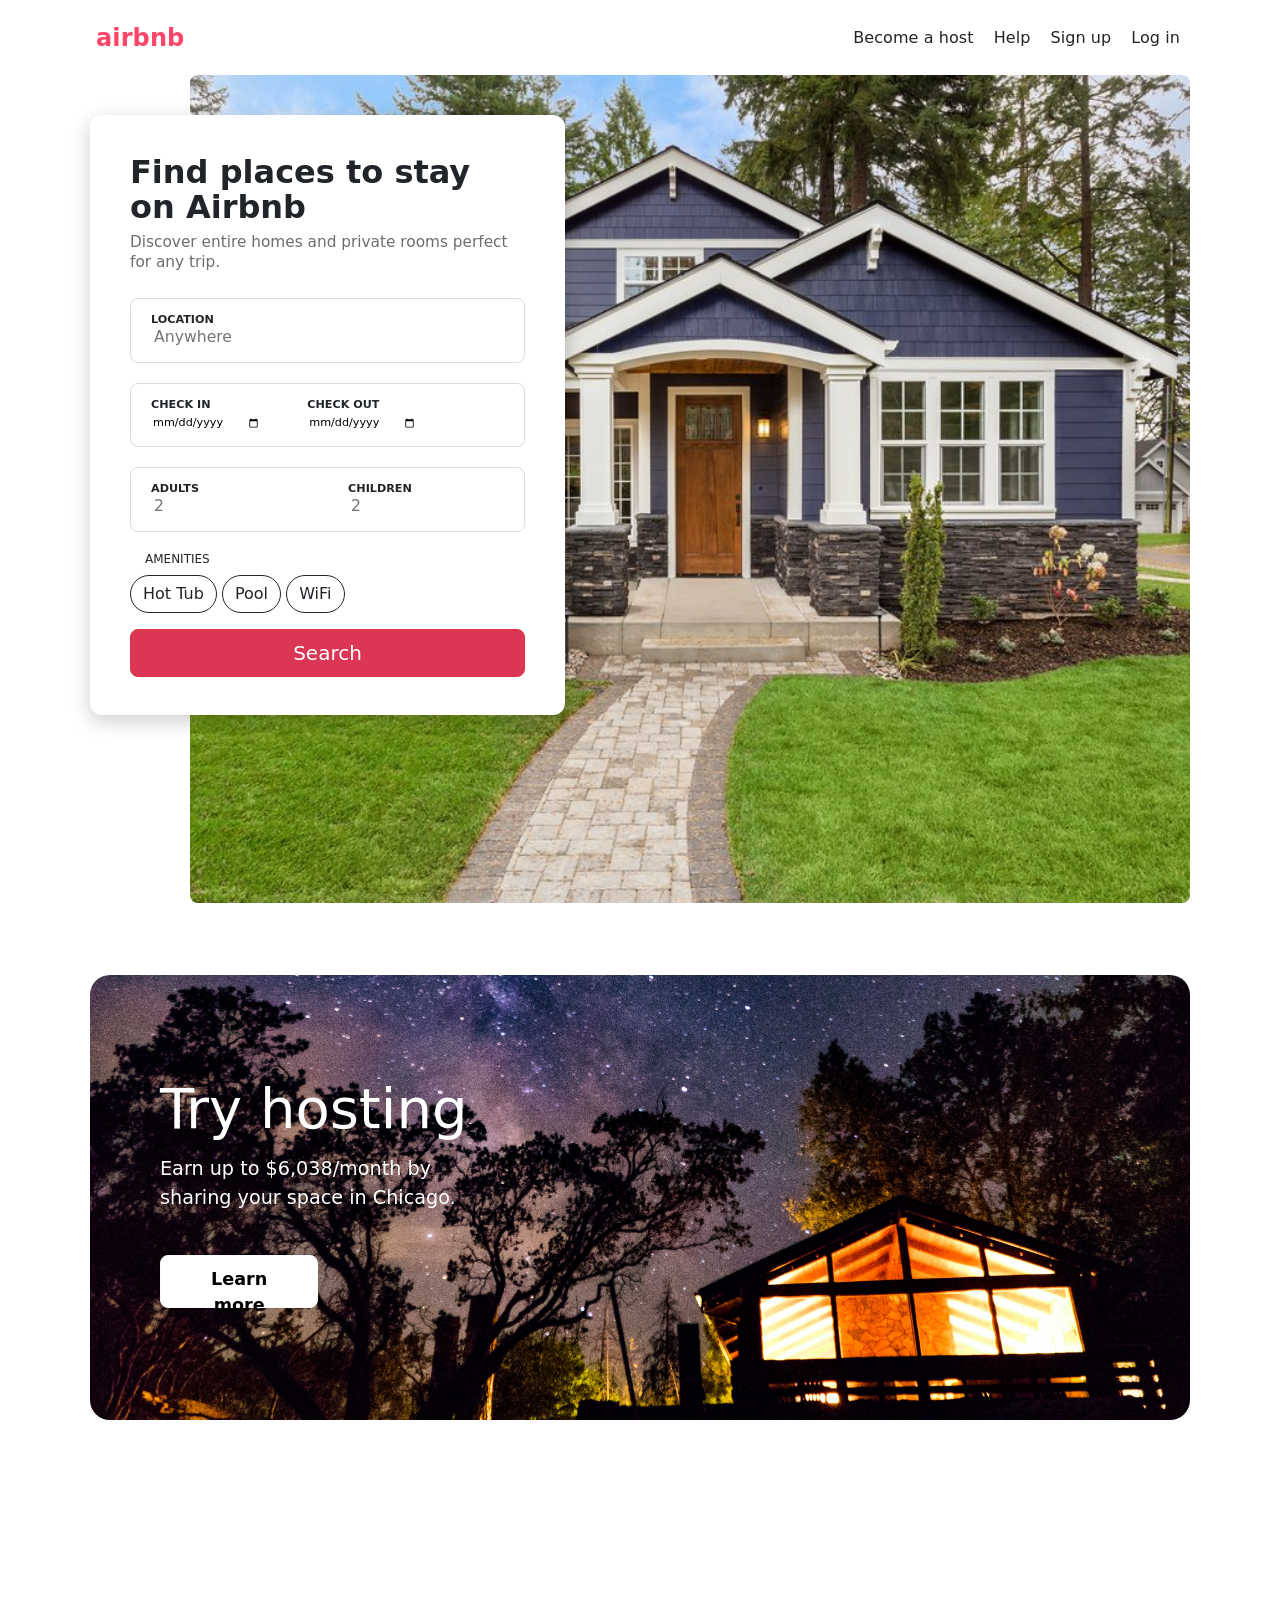
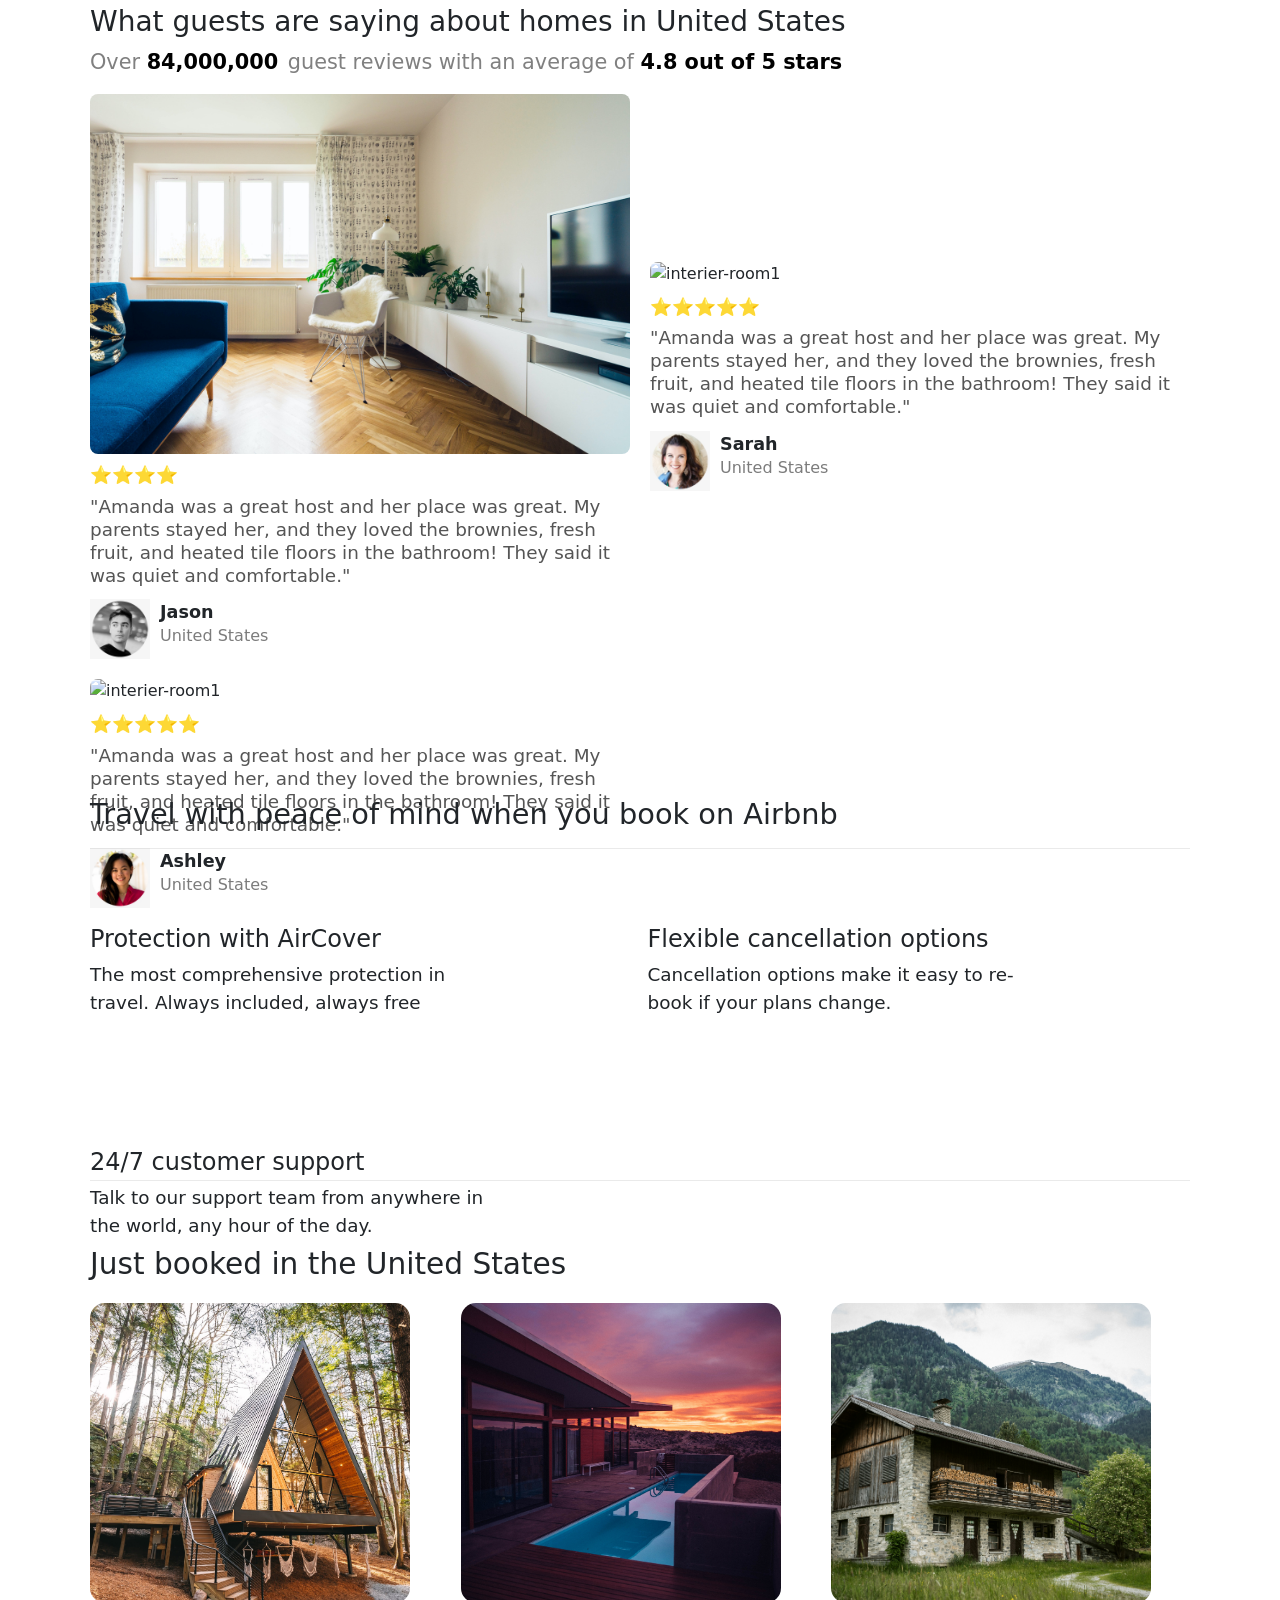
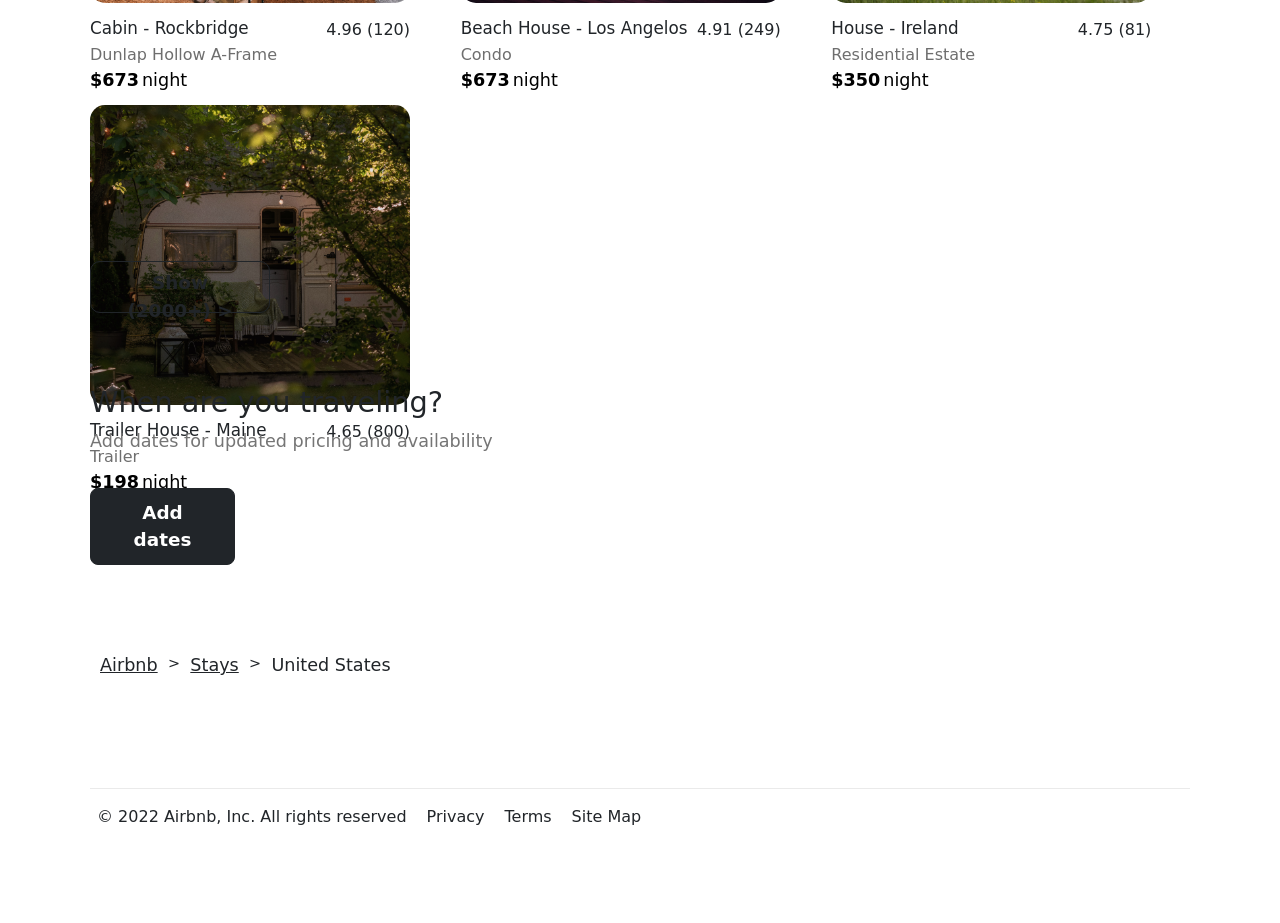
==== index.html @ 93e33d61 "updated booked card image width" ====
<!DOCTYPE html>
<html lang="en">

<head>
  <meta charset="UTF-8">
  <meta name="viewport" content="width=device-width, initial-scale=1.0">
  <meta http-equiv="X-UA-Compatible" content="ie=edge">
  <title>Find homes in United States on Airbnb</title>
  <link rel="stylesheet" href="stylesheet.css">
  <!--Google fonts-->
  <link rel="preconnect" href="https://fonts.googleapis.com">
  <link rel="preconnect" href="https://fonts.gstatic.com" crossorigin>
  <link href="https://fonts.googleapis.com/css2?family=Roboto:wght@100;300;400;500&display=swap" rel="stylesheet">
  <!--FontAwesome Icons-->
  <script src="https://kit.fontawesome.com/369fe9d219.js" crossorigin="anonymous"></script>
  <!-- Bootstrap -->
  <link href="https://cdn.jsdelivr.net/npm/bootstrap@5.1.3/dist/css/bootstrap.min.css" rel="stylesheet"
    integrity="sha384-1BmE4kWBq78iYhFldvKuhfTAU6auU8tT94WrHftjDbrCEXSU1oBoqyl2QvZ6jIW3" crossorigin="anonymous">
  <script src="https://cdn.jsdelivr.net/npm/bootstrap@5.1.3/dist/js/bootstrap.bundle.min.js"
    integrity="sha384-ka7Sk0Gln4gmtz2MlQnikT1wXgYsOg+OMhuP+IlRH9sENBO0LRn5q+8nbTov4+1p"
    crossorigin="anonymous"></script>
</head>

<body>
  <header>
    <nav>
      <ul class="nav-flex-container">
        <i class="fa-brands fa-airbnb"></i>
        <li class="nav-item nav-item1">airbnb</li>
        <li class="nav-item nav-item2">Become a host</li>
        <li class="nav-item nav-item3">Help</li>
        <li class="nav-item nav-item4">Sign up</li>
        <li class="nav-item nav-item5">Log in</li>
      </ul>
    </nav>
  </header>
  <section class="heading-container">
    <div class="heading-wrapper">
      <div class="search-wrapper">
        <div class="search-card">
          <div class="search-heading">
            <h2>Find places to stay on Airbnb</h2>
            <p>Discover entire homes and private rooms perfect for any trip.</p>
          </div>
          <div class="form-entry-1">
            <label for="query"><span>LOCATION</span>
              <div>
                <input type="text" placeholder="Anywhere" id="query">
              </div>
            </label>
          </div>
          <div class="form-entry-1">
            <label for="query"><span>CHECK IN</span>
              <div>
                <input type="date" placeholder="Add Date" id="query" onfocus="this.showPicker()">
              </div>
            </label>
            <label for="query"><span>CHECK OUT</span>
              <div>
                <input type="date" placeholder="Add Date" id="query" onfocus="this.showPicker()">
              </div>
            </label>
          </div>
          <div class="form-entry-1">
            <label for="query"><span>ADULTS</span>
              <div>
                <input type="number" placeholder="2" id="query">
              </div>
            </label>
            <label for="query"><span>CHILDREN</span>
              <div>
                <input type="number" placeholder="2" id="query">
              </div>
            </label>
          </div>
          <div class="amenities">
            <h5>AMENITIES</h5>
            <button type="button" class="btn btn-outline-dark">Hot Tub</button>
            <button type="button" class="btn btn-outline-dark">Pool</button>
            <button type="button" class="btn btn-outline-dark">WiFi</button>
            <button type="button" class="btn btn-danger btn-lg col-12 mt-3 "><i
                class="fa-solid fa-magnifying-glass"></i>Search</button>
          </div>
        </div>
      </div>
    </div>
    <div class="background-wrapper">
      <div class="background-card">
        <img src="images/vacation-house2.jpg" alt="suburban house">
      </div>
    </div>
    </div>
  </section>
  <section class="hosting-container">
    <div class="hosting-wrapper">
      <div class="hosting-card">
        <div class="hosting-text">
          <div class="hosting-h2">
            <h2>Try hosting</h2>
          </div>
          <div class="hosting-span">
            <span>Earn up to $6,038/month by sharing your space in Chicago.</span>
          </div>
          <div class="hosting-button">
            <button type="button" class="btn btn-light">Learn more</button>
          </div>
        </div>
        <div class="hosting-image">
          <img src="images/hosting-house.jpg" alt="house at night">
        </div>
      </div>
    </div>
  </section>
  <section class="review-container">
    <div class="review-wrapper">
      <div class="review-header">
        <h3>What guests are saying about homes in United States</h3>
        <p>Over <strong>84,000,000</strong> guest reviews with an average of <strong>4.8 out of 5 stars</strong></p>
      </div>
      <div class="review-cards">
        <div class="review-card">
          <div class="review-image">
            <img src="images/review/reviewinterior4.jpg" alt="interier-room1">
          </div>
          <div class="review-info">
            <p>⭐⭐⭐⭐</p>
            <p>"Amanda was a great host and her place was great. My parents stayed her, and they loved the brownies,
              fresh fruit, and heated tile floors in the bathroom! They said it was quiet and comfortable."
            </p>
          </div>
          <div class="review-profile">
            <img class="review-profile-pic" src="images/profilepics/profile-boy.png" />
            <h4>Jason</h4>
            <p>United States</p>
          </div>
        </div>

        <div class="review-card">
          <div class="review-image">
            <img src="images/review/reviewinterior2.jpg" alt="interier-room1">
          </div>
          <div class="review-info">
            <p>⭐⭐⭐⭐⭐</p>
            <p>"Amanda was a great host and her place was great. My parents stayed her, and they loved the brownies,
              fresh fruit, and heated tile floors in the bathroom! They said it was quiet and comfortable."
            </p>
          </div>
          <div class="review-profile">
            <img class="review-profile-pic" src="images/profilepics/profile-girl2.png" />
            <h4>Sarah</h4>
            <p>United States</p>
          </div>
        </div>

        <div class="review-card">
          <div class="review-image">
            <img src="images/review/reviewinterior3.jpg" alt="interier-room1">
          </div>
          <div class="review-info">
            <p>⭐⭐⭐⭐⭐</p>
            <p>"Amanda was a great host and her place was great. My parents stayed her, and they loved the brownies,
              fresh fruit, and heated tile floors in the bathroom! They said it was quiet and comfortable."
            </p>
          </div>
          <div class="review-profile">
            <img class="review-profile-pic" src="images/profilepics/profile-girl.png" />
            <h4>Ashley</h4>
            <p>United States</p>
          </div>
        </div>
      </div>
    </div>
  </section>
  <section class="features-container">
    <div class="features-wrapper">
      <h4>Travel with peace of mind when you book on Airbnb</h4>
      <hr>
      <div class="features-cards">

        <div class="features-card">
          <i class="fa-solid fa-shield"></i>
          <h5>Protection with AirCover</h5>
          <p>The most comprehensive protection in travel. Always included, always free</p>
        </div>

        <div class="features-card">
          <i class="fa-solid fa-calendar"></i>
          <h5>Flexible cancellation options</h5>
          <p>Cancellation options make it easy to re-book if your plans change.</p>
        </div>

        <div class="features-card">
          <i class="fa-solid fa-headset"></i>
          <h5>24/7 customer support</h5>
          <p>Talk to our support team from anywhere in the world, any hour of the day.</p>
        </div>

      </div>
    </div>
    </div>

    </div>
    <hr>
  </section>

  <section class="booked-container">
    <div class="booked-wrapper">
      <h3>Just booked in the United States</h3>
      <div class="booked-cards">
        <div class="booked-card">
          <div class="booked-card-img">
            <img src="images/justbooked/dunlap-aframe.jpg">
          </div>
          <div class="booked-card-content">
            <h5>Cabin - Rockbridge</h5>
            
            <p><i class="fa-solid fa-star"></i> 4.96 (120)</p>
          </div>
          <div class="booked-card-info">
            <p>Dunlap Hollow A-Frame</p>
            <p><strong>$673</strong> night</p>
          </div>
        </div>

        <div class="booked-card">
          <div class="booked-card-img-even">
            <img src="images/justbooked/bookedhouse2.jpg">
          </div>
          <div class="booked-card-content">
            <h5>Beach House - Los Angelos</h5>
            
            <p><i class="fa-solid fa-star"></i> 4.91 (249)</p>
          </div>
          <div class="booked-card-info">
            <p>Condo</p>
            <p><strong>$673</strong> night</p>
          </div>
        </div>

        <div class="booked-card">
          <div class="booked-card-img">
            <img src="images/justbooked/bookedhouse3.jpg">
          </div>
          <div class="booked-card-content">
            <h5>House - Ireland</h5>
            
            <p><i class="fa-solid fa-star"></i> 4.75 (81)</p>
          </div>
          <div class="booked-card-info">
            <p>Residential Estate</p>
            <p><strong>$350</strong> night</p>
          </div>
        </div>

        <div class="booked-card">
          <div class="booked-card-img-even">
            <img src="images/justbooked/bookedhouse4.jpg">
          </div>
          <div class="booked-card-content">
            <h5>Trailer House - Maine</h5>
            
            <p><i class="fa-solid fa-star"></i> 4.65 (800)</p>
          </div>
          <div class="booked-card-info">
            <p>Trailer</p>
            <p><strong>$198</strong> night</p>
          </div>
        </div>
      </div>
      <div class="d-grid gap-2">
        <button type="button" class="btn btn-outline-dark btn-block">Show (2000+) > </button>
      </div>

    </div>
  </section>
  <section class="pre-footer">

    <div class="travel-section">
      <h2>When are you traveling?</h2>
      <p>Add dates for updated pricing and availability</p>
      <br>

      <!-- <div class="d-grid gap-2"> -->
      <button type="button" class="btn btn-dark"> Add dates </button>
      <!-- </div> -->
    </div>


  </section>
  <section class="pre-footer-2">
    <div class="travel-links">
      <h6><a>Airbnb</a></h6>
      <h5>></h5>
      <h6><a>Stays</a></h6>
      <h5>></h5>
      <h6>United States</h6>

    </div>

  </section>

  <section class="footer-link-container">
    <div class="footer-wrapper">
      <hr>
      <ul class="footer-links">
        <li>© 2022 Airbnb, Inc. All rights reserved</li>
        <li class="footer-link">Privacy</li>
        <li class="footer-link">Terms</li>
        <li class="footer-link">Site Map</li>
        <div class="social-links" id="social">
          <i class="fa-brands fa-facebook-f"></i>
          <i class="fa-brands fa-twitter"></i>
          <i class="fa-brands fa-instagram"></i>
        </div>
      </ul>
      
    </div>
  </section>

</body>

</html>
---- stylesheet.css ----
/* http://meyerweb.com/eric/tools/css/reset/ 
   v2.0 | 20110126
   License: none (public domain)
*/

html, body, div, span, applet, object, iframe,
h1, h2, h3, h4, h5, h6, p, blockquote, pre,
a, abbr, acronym, address, big, cite, code,
del, dfn, em, img, ins, kbd, q, s, samp,
small, strike, strong, sub, sup, tt, var,
b, u, i, center,
dl, dt, dd, ol, ul, li,
fieldset, form, label, legend,
table, caption, tbody, tfoot, thead, tr, th, td,
article, aside, canvas, details, embed, 
figure, figcaption, footer, header, hgroup, 
menu, nav, output, ruby, section, summary,
time, mark, audio, video {
	margin: 0;
	padding: 0;
	border: 0;
	font-size: 100%;
	font: inherit;
	vertical-align: baseline;
}
/* HTML5 display-role reset for older browsers */
article, aside, details, figcaption, figure, 
footer, header, hgroup, menu, nav, section {
	display: block;
}
body {
	line-height: 1;
  margin: 0px 75px;
}
ol, ul {
	list-style: none;
}
blockquote, q {
	quotes: none;
}
blockquote:before, blockquote:after,
q:before, q:after {
	content: '';
	content: none;
}
table {
	border-collapse: collapse;
	border-spacing: 0;
}
/* End of CSS RESET*/

.nav-flex-container {
list-style: none;
margin: 0px 90px;
padding: 15px 0px;
height: 75px;
display: flex;
flex-wrap: row nowrap;
justify-content: flex-end;
align-items: center;
}
.nav-item{
  font-weight: 500;
  font-size: 1em;
  list-style: none;
  margin-right: 20px;
  letter-spacing: 0.005em;
}
.nav-item1{
  margin-right: auto;
  margin-left: 0px;
  font-size: 1.5em;
  font-weight: bold;
  color: #ff4668;
}
ul i {
  color: #ff5674;
  font-size: 2.3em;
  margin-right: 6px;
}
.nav-item:last-child{
  margin-right:10px ;
}
.form-entry-1{
border: 1px solid gainsboro;
border-radius: 8px;
margin: 10px 0px;
}
.form-entry-1 label{
  padding: 5px;
  font-weight: 600;
  font-size: .7em;
  margin: 8px 15px 8px 15px;

}
.form-entry-1 span{

}
.form-entry-1 input{
  text-decoration: none;
  border: 1px solid white;
  max-width: 100%;
}
.form-entry-1 input::placeholder{
  font-size: 1.4em;
}

.heading-container{
margin: 0px 0px;
height: 100vh;
}

.heading-wrapper{
margin: 0px 90px;
padding: 40px 0px;
position: relative;
}
.search-wrapper{
  position: relative;
  z-index: 2;
  max-width: 475px;
  width: 100%;
  height: 600px;
  border-radius: 12px;
  background: white;
  box-shadow: 0 6px 20px rgb(0 0 0 / 20%);
  padding: 40px;
}
.search-card{
  display: flex;
  flex-direction: column;
  justify-content: stretch;
}
.amenities h5{
  font-size: 0.75em;
  margin-left: 15px;
  margin-top: 10px;
}
.amenities button{
  border-radius: 20px;
}
.amenities button:last-of-type{
  border-radius: 8px;
  background-color: #db3654;

}
.search-heading h2 {
  font-weight: 650;
  line-height: 1.1em;
}
.search-heading p {
  font-size: 0.959em;
  color: rgb(109, 109, 109);
  line-height: 1.25em;
}
.background-wrapper{
}
.background-card{
  margin-top: 75px;
  margin-right: 90px;
  position: absolute;
  top: 0px;
  right: 0px;
}
.background-card img{
  border-radius: 8px;
  max-width: 100%;
  height: 92vh;
  width: 1000px;
  object-fit: cover;
}

/* Hosting Section*/
.hosting-container {
  margin: 0px 0px;
  height: 70vh;
}
.hosting-wrapper {
  position: relative;
  z-index: 2;
  margin: 0px 90px;
  max-width: 100%;
  max-height: 445px;
  
}
.hosting-card {
  position: static;
  width: 100%;
  height: 100%;
  color: white;
  
}
.hosting-text{
  position: relative;
  z-index: 9;
  width: 50%;
}
.hosting-card h2, span button{
  display: inline-block;
}
.hosting-card h2{
  position: absolute;
  top: 100px;
  left: 70px;
  font-size: 3.5em;
  padding-bottom: 10px;
}
.hosting-span{
  width: 320px;
  position: absolute;
  top: 180px;
  left: 70px;
  font-size: 1.2em;
}
.hosting-button {
  position: absolute;
  top: 280px;
  left: 70px;
}
.hosting-button button {
  font-size: 1.1em;
  font-weight: 600;
  padding: 10px 23px;
  border-radius: 8px;
  width: 9em;
  height: 3em;
  background-color: rgb(255, 255, 255);
}
/* */
.hosting-image{
  position: static;
  height: 445px;
  max-width: 100%;
}
.hosting-image img {
  position: static;
  z-index: 3;
  width: 100%;
  max-width: 100%;
  height: inherit;
  object-fit: cover;
  object-position: right bottom  ;
  border-radius: 20px;
}
/* Review Section*/

.review-container {
  margin: 0px 0px;
  height: 88vh;
}
.review-wrapper {
  margin: 0px 90px;

}
.review-header {

}
.review-header p, strong {
  color: gray;
  font-size: 1.3em;
}
.review-cards{
  display: grid;
  justify-content: stretch;
  justify-items: stretch;
  align-items: center;
  grid-template-columns: repeat(auto-fill, minmax(400px, 1fr));
  gap: 20px;
}
.review-card{

}
.review-image{
  width: inherit;
  height: 400x;
} 
.review-image img {
  width: 100%;
  border-radius: 8px;
  object-fit: cover;
  display:block ;
}
.review-info {
  width: inherit;
  height: 130px;
}
.review-info p:first-child {
  font-size: 1.1em;
  margin-top: 8px;
}
.review-info p:last-child {
  font-size: 1.15em;
  margin-top: -10px;
  height: 89px;
  line-height: 1.25em;
  color: rgb(85, 85, 85);
}
.review-profile{
  width: inherit;
  height: 75px;
  position: relative;
}
.review-profile img {
  width: 60px;
  margin-top: 15px;
}
.review-profile h4{
  display: inline-block;
  font-size: 1.1em;
  font-weight: 650;
  position: absolute;
  top: 18px;
  left: 70px;
}
.review-profile p{
  display: inline-block;
  font-size: 1em;
  position: absolute;
  top: 40px;
  left: 70px;
  color: rgb(124, 124, 124);
}

.features-container{
  margin: 0px 0px;
  height: 50vh;
}
.features-container hr:last-child{
  margin: 5px 90px;
  color: rgb(172, 172, 172);
}
.features-wrapper{
  margin: 0px 90px;
  height: 42vh;
  }
  .features-wrapper h4{
    font-size: 1.8em;
  }
  .features-wrapper hr{
    color: rgb(172, 172, 172);
  }
  .features-cards{
  display: grid;
  justify-content: stretch;
  justify-items: stretch;
  align-items: center;
  grid-template-columns: repeat(auto-fill, minmax(400px, 1fr));
  gap: 15px;
  }
.features-card{
  margin: 40px 0px;
  width: 400px; /*keeps p text from running over space */
}

.features-card i {
  display: block;
  font-size: 2em;
  margin-bottom: 20px;
}
.features-card h5, p {
  display: inline-block;
}
.features-card h5 {
  font-size: 1.5em;
}
.features-card p {
  font-size: 1.15em;
}


.booked-container {
  margin: 0px 0px;
  height: 82vh;
}
.booked-wrapper {
  margin: 0px 90px;
  position: relative;
  height: 74vh;
  
}
.booked-wrapper h3 {
  font-size: 1.85em;
  margin-bottom: 20px;
}
.booked-cards{
  display: grid;
  grid-template-columns: repeat(auto-fill, minmax(300px, 1fr));
  justify-content: stretch;
  gap: 12px;
  height: 59vh;
}
.booked-card {
  width: 320px;
  height: 390px;
  /* float: left; */
  /* margin: 10px 7px 0px 0px; */
}
.booked-wrapper button {
  position: absolute;
  left: 0px;
  bottom: 0px;
  padding: 7px 20px;
  font-weight: 600;
  font-size: 1.15em;
  width: 180px;
  height: 52px;
  border-radius: 10px;
}
.booked-card-img {
  width: 320px;
  height: 300px;
}
.booked-card-img img {
  max-width: 100%;
  height: 300px;
  width: 320px;
  object-fit: cover;
  border-radius: 15px;
}
.booked-card-img-even {
  width: 320px;
  height: 300px;
}
.booked-card-img-even img {
  max-width: 100%;
  width: 320px;
  height: 300px;
  object-fit: cover;
  border-radius: 15px;
}
.booked-card-content {
  display: flex;
  justify-content: space-between;
  height: 25px;
  position: relative;
  margin-top: 15px;
}
.booked-card-content h5 {
  font-size: 1.05em;
  
}
.booked-card-content i {
  font-size: 0.8em;
  /* position: absolute;
  right: 45px;
  top: 7px; */

}
.booked-card-content p {
  font-size: 1em;
}
.booked-card-info {
  height: 50px;
  display: flex;
  align-content: flex-start;
  flex-flow: column nowrap;
}
.booked-card-info p:first-child {
  display: inline-flex;
  font-size: 1em;
  color: rgb(110, 110, 110);
  margin-bottom: 0px;
}
.booked-card-info p:last-child, strong{
  color: black;
  display: inline-flex;
  font-size: 1em;
  align-content: center;
  margin-right: 3px;
}
.booked-card-info p:last-of-type{
  font-size: 1.1em;
}

.pre-footer {
  margin: 0px 0px;
  height: 30vh;
}

.travel-section{
  display: flex;
  flex-direction: column;
  height: 20vh;
  margin: 0px 90px;

  position: relative;
}
.travel-section button{
  position: absolute;
  padding: 10px 20px;
  font-weight: 600;
  font-size: 1.15em;
  bottom: 0px;
  border-radius: 8px;
  height: 55spx;
  width: 145px;
}
.travel-section h2{
font-size: 1.8em;
}
.travel-section p {
font-size: 1.1em;
color: rgb(117, 117, 117);
}
.pre-footer-2 {
  margin: 0px 0px;
  height: 13vh;
}
.travel-links {
  height: 5vh;
  margin: 0px 90px;
  display: flex;
  flex-direction: row;

}
.travel-links h6 {
  font-size: 1.1em;
  padding: 0 10px;
  text-decoration: underline;
  cursor: pointer;
}
.travel-links h5 {
  font-size: 0.9em;
  padding: 0 0.3px;

}
.travel-links > h6:last-of-type {
  text-decoration: none;
  font-weight: lighter;
  cursor: default;
}
.footer-link-container {
  margin: 0px 0px;
  height: 15vh;
}

.footer-wrapper {
  height: 10vh;
  margin: 0px 90px;
} 
.footer-wrapper hr{
  color: rgb(172, 172, 172);
}
.footer-links {
  display: flex;
  flex-direction: row;
  align-items: center;
  font-size: 1em;
  margin-left: -35px;
}
.footer-links li {
  padding: 0px 10px;
}
.social-links {
  position: absolute;
  right: 0px;
  margin-right: 90px;
}
#social i {
  color: rgb(34, 34, 34);
  font-size: 1.3em;
  padding: 0px 3px;
}

@media only screen and (max-width: 1120px) {
  .nav-flex-container {
    list-style: none;
    margin: 0px 40px;
    padding: 15px 0px;

  }
  .heading-wrapper{
      margin: 0px 40px;

  }
  .hosting-wrapper{
    margin: 0px 40px;
  }
}
@media only screen and (max-width: 745px) {
  .nav-flex-container {
    list-style: none;
    margin: 0px 25px;
    padding: 15px 0px;

  }
  .heading-container{
    height: 73vh;
  }
  .heading-wrapper{
    height: auto;
    margin: 0px 25px;
    padding: 10px 0px;
  }
  .background-wrapper img{
    display: none;
  }
  .background-wrapper{
    display: none;
  }
  .search-wrapper{
  position: relative;
  z-index: 2;
  max-width: 100%;
  height: auto;
  border-radius: 0px;
  box-shadow: none;
  padding: 10px 0px;
  }
  .search-heading h2{
    font-size: 1.4em;
  }
  .search-heading p {
    font-size: 1.05em
  }
  /* try hosting */
  .hosting-container {
    max-height: 100%;
    height: 120vh;

  }
  .hosting-wrapper{
    margin: 0px 25px;
    max-height: 100%;
    height: 100vh;
  }
  .hosting-card{
    border-radius: 12px;
    background-color: rgba(26, 26, 26, 0.767);
    position: relative;
    color: white;
}
.hosting-text{}
.hosting-card h2{
  position: relative;
  top: 10px;
  left: 200px ;
}
.hosting-span{
  display: block;
  position: relative;
  width: 400px;
  top: 20px;
  left: 150px ;
}
.hosting-button {
  position: relative;
  top: 30px;
  left: 225px;
}
.hosting-button button{

}
.hosting-image img {
    position: absolute;
    bottom: 0px;
    display: block;
    max-width: 100%;
    max-height: 80%;
    border-radius: 8px;
    height: auto;
}

}
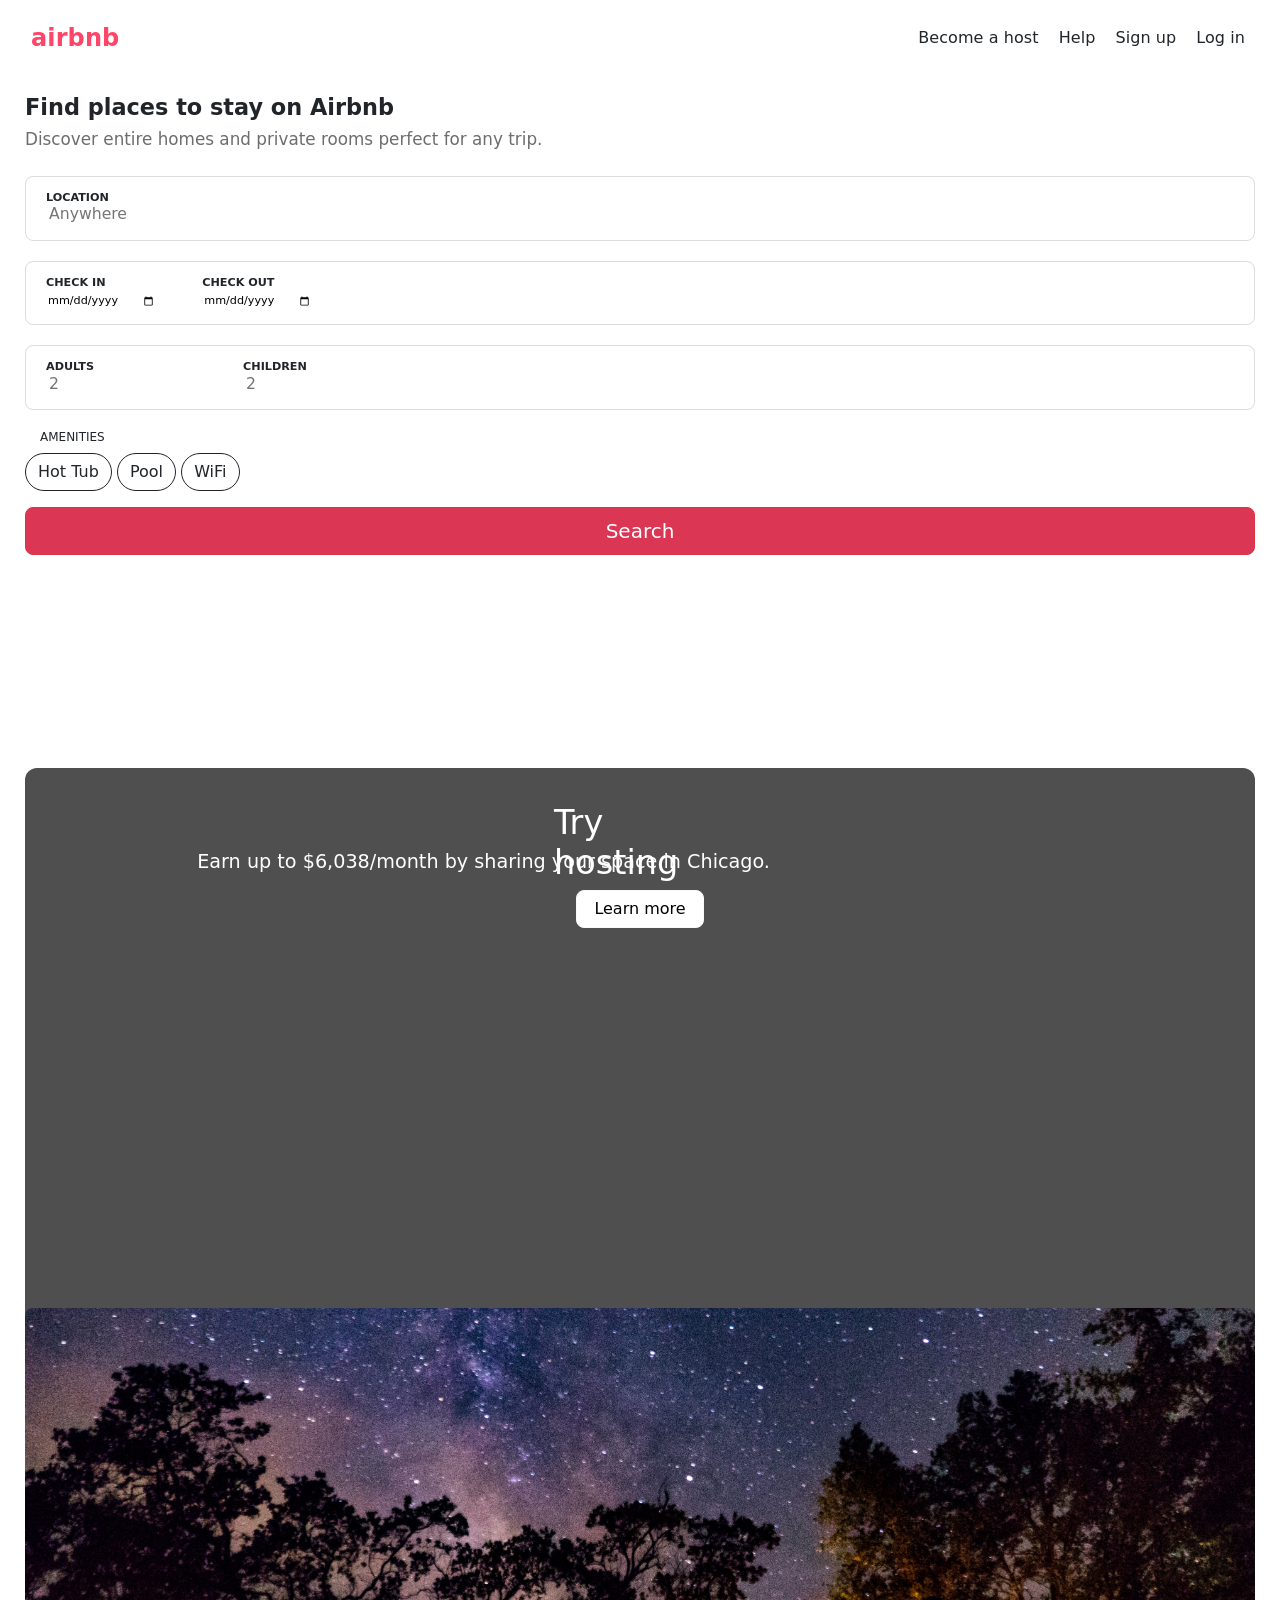
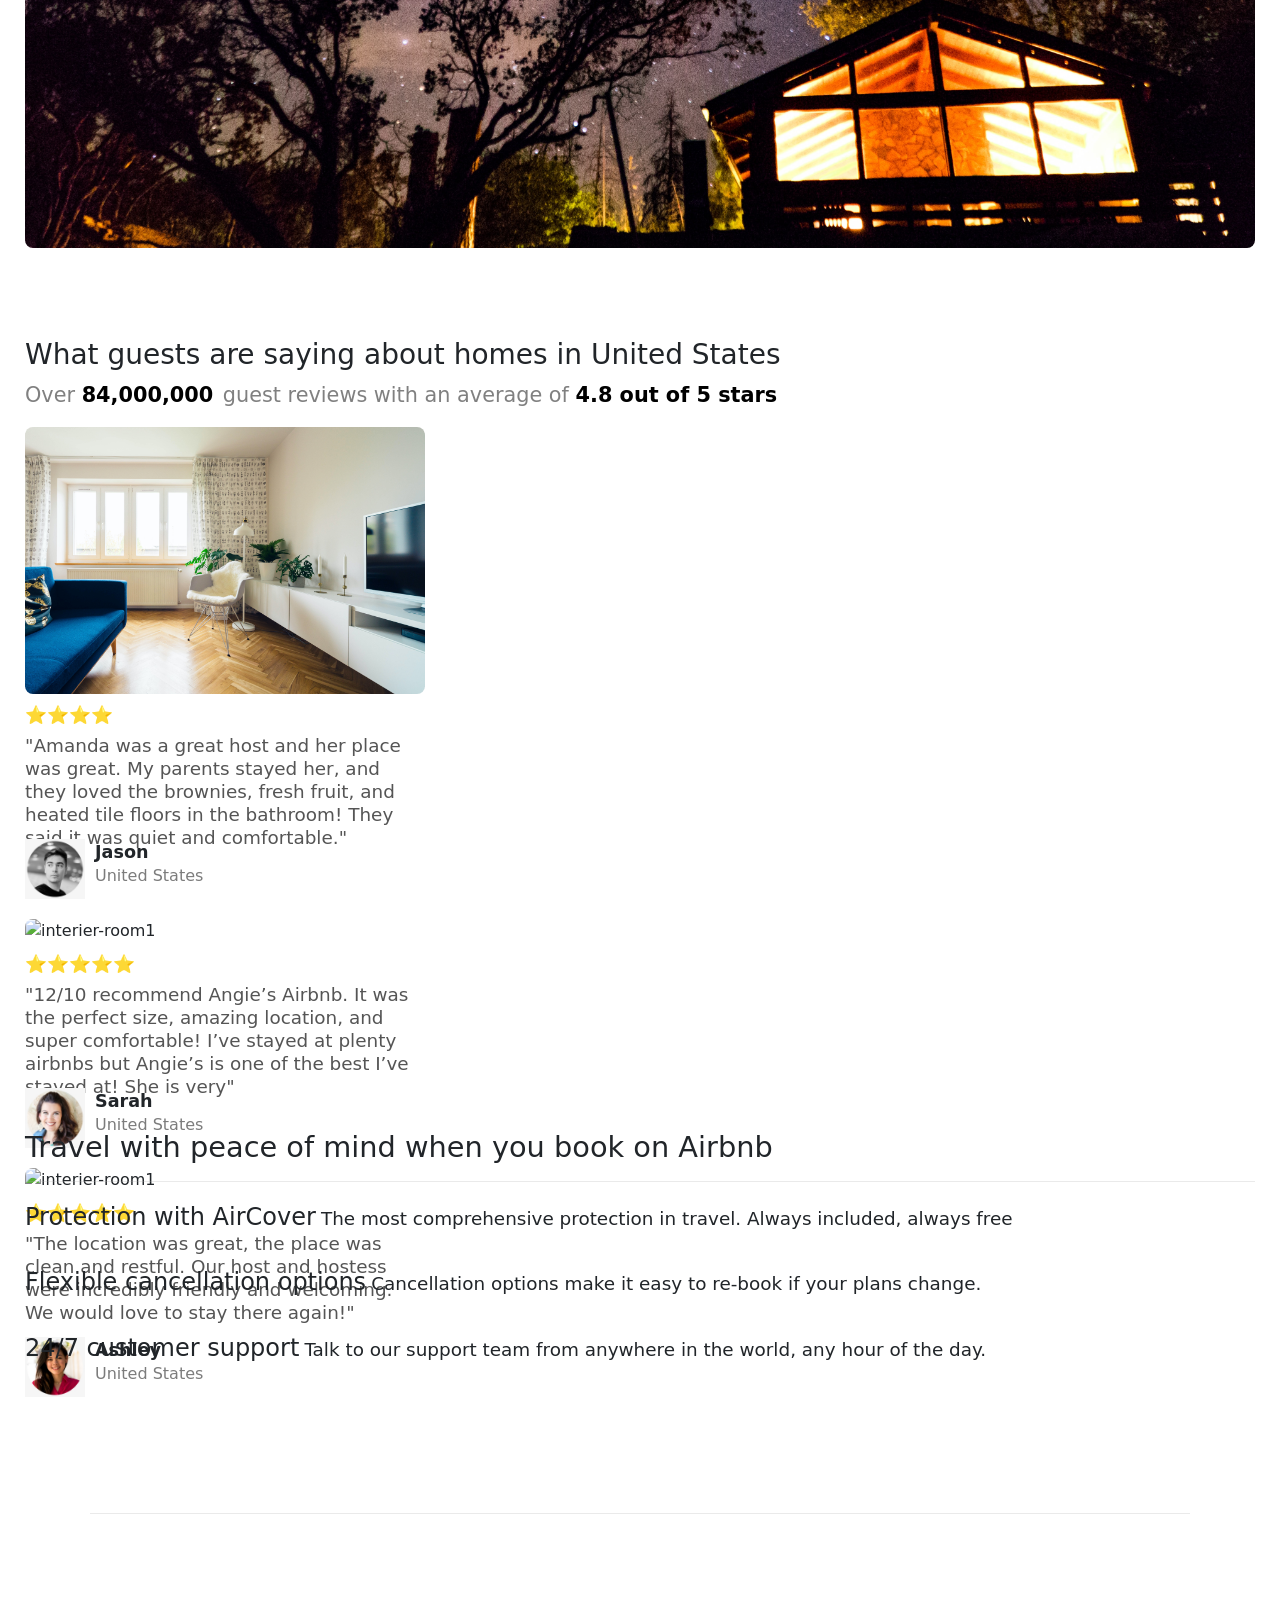
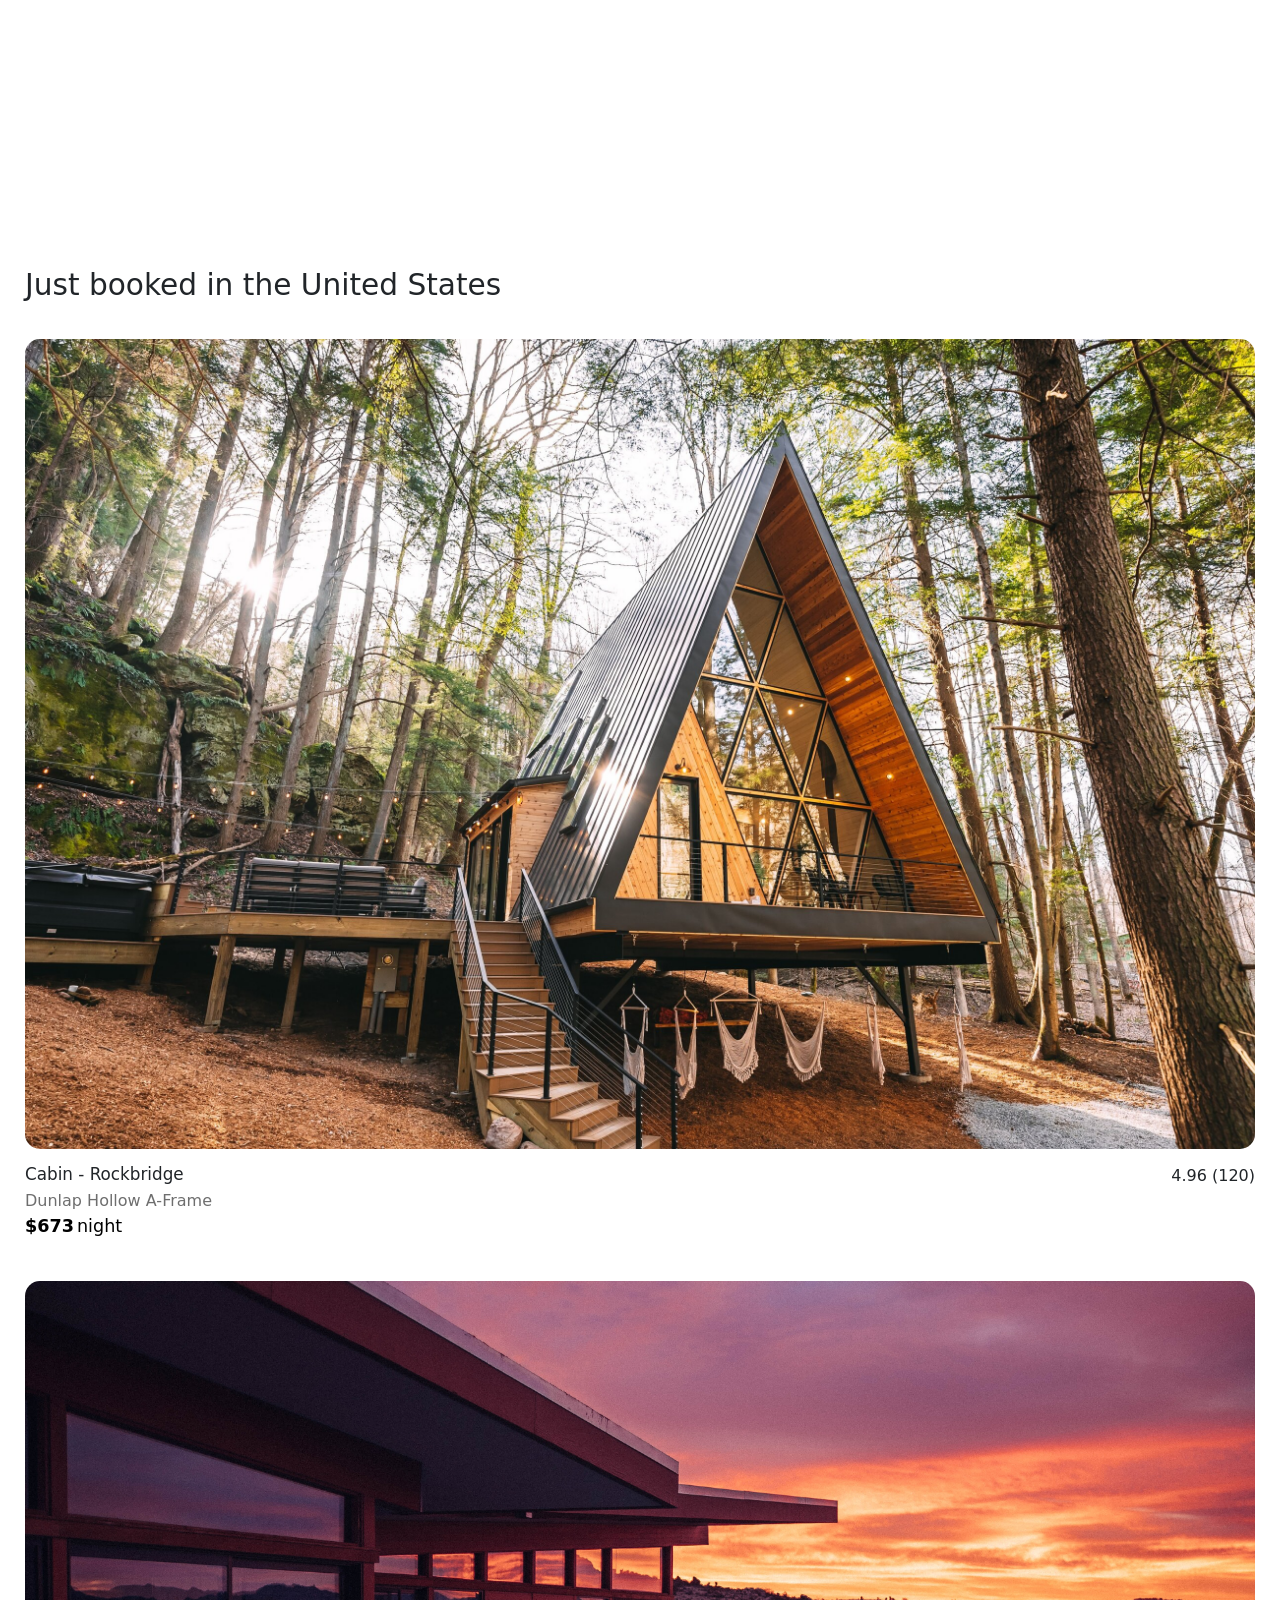
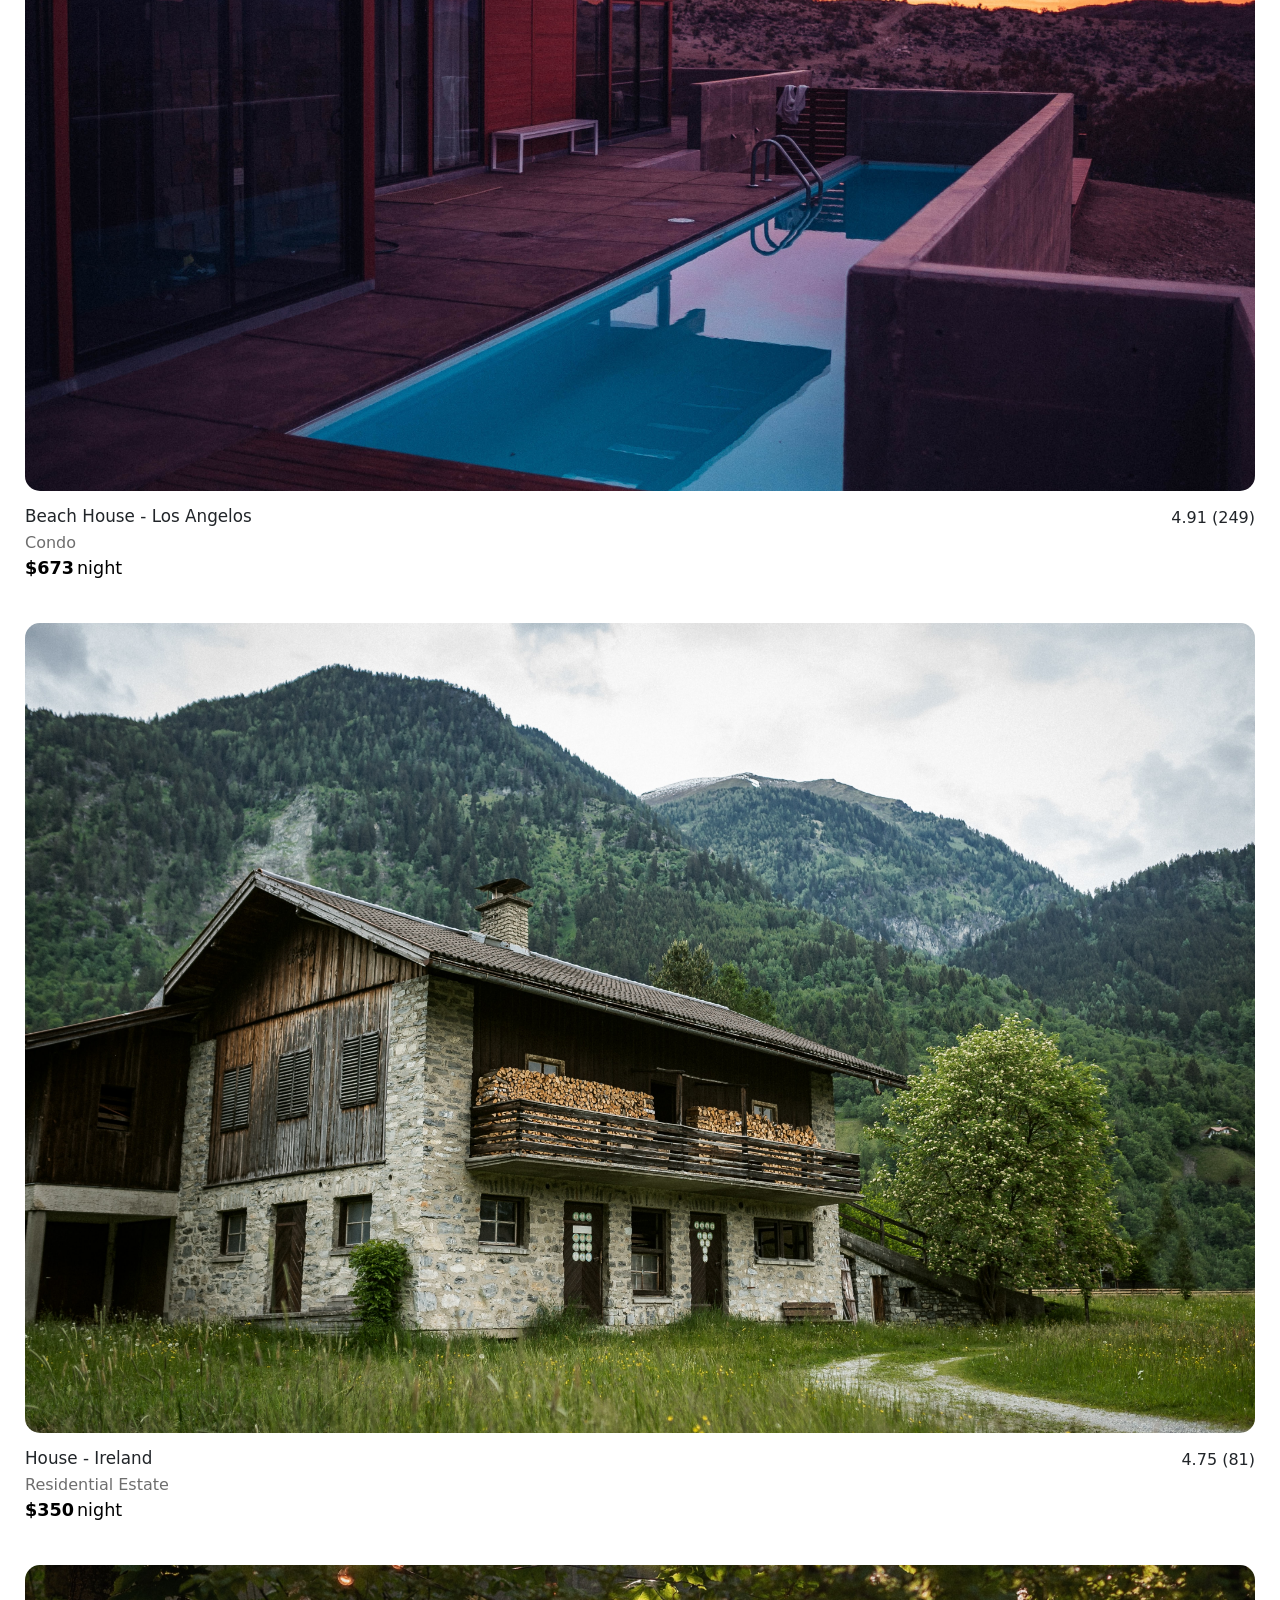
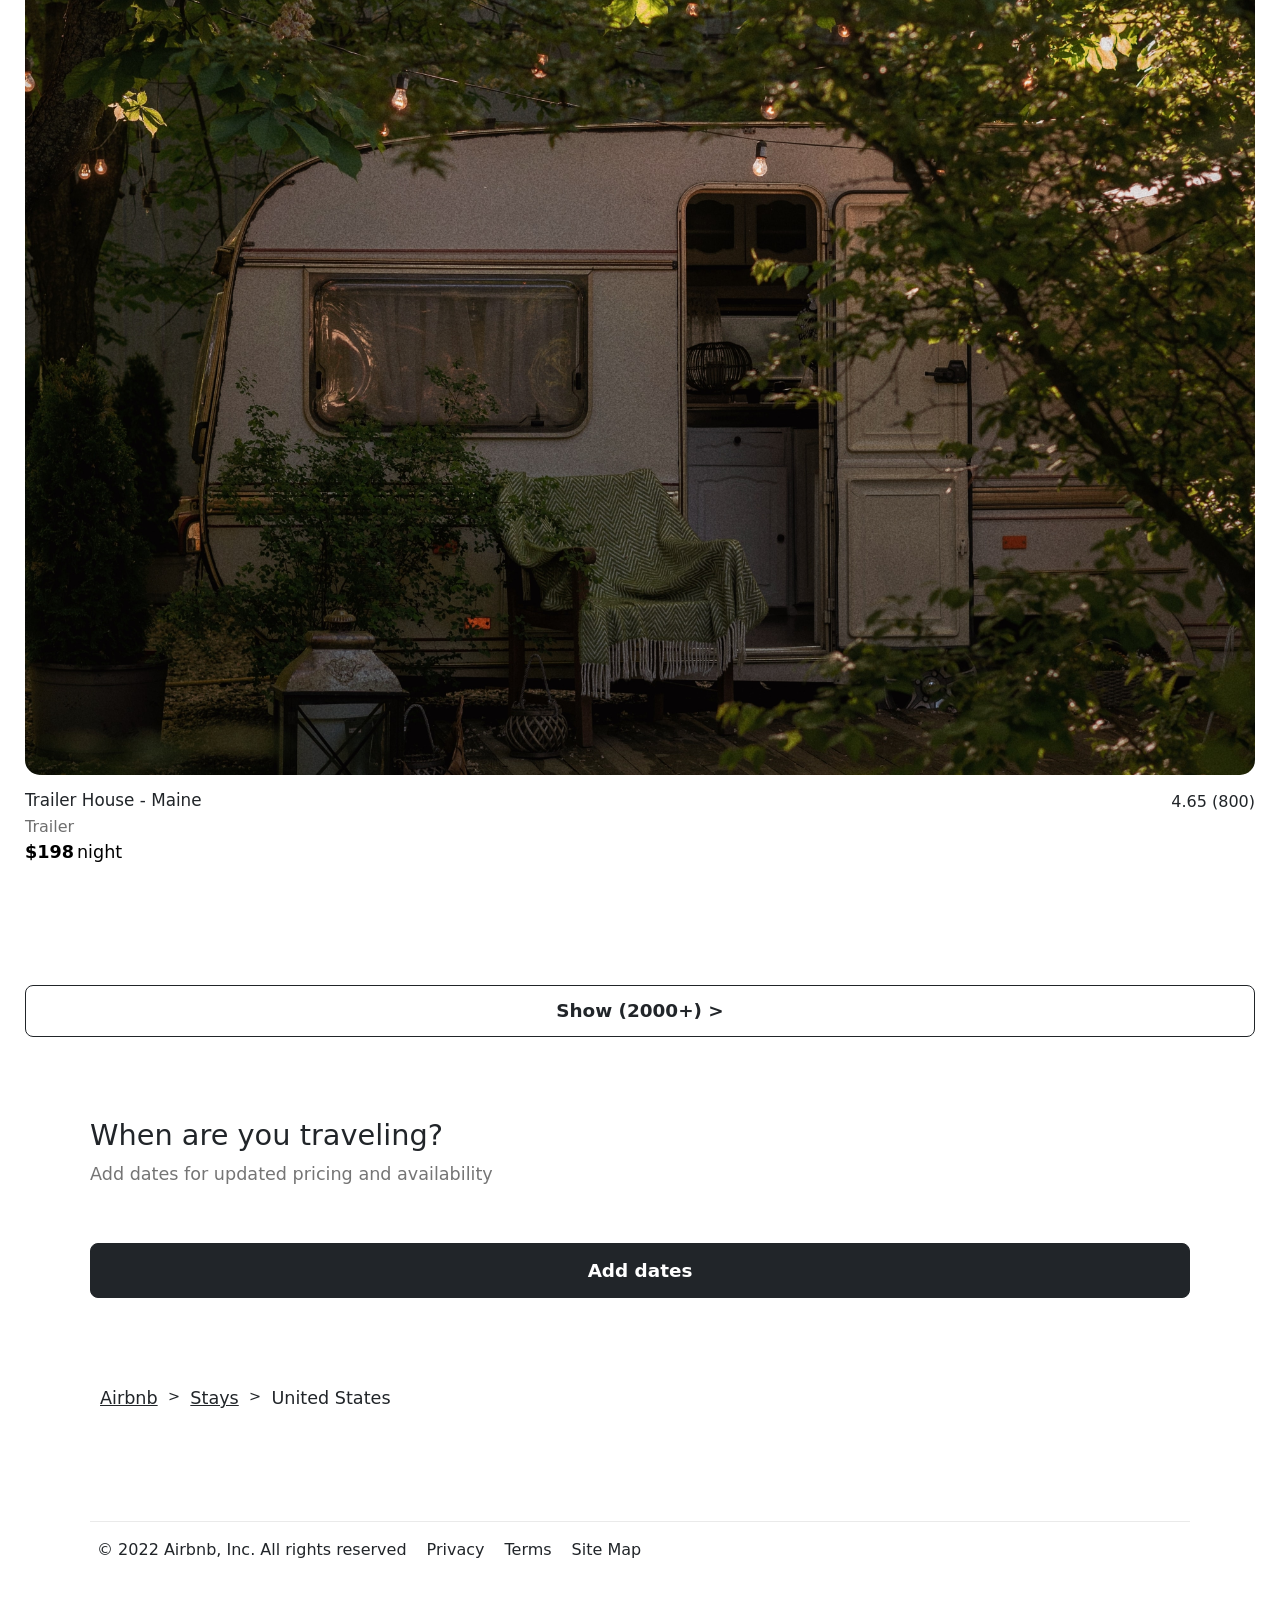
==== commit 208175a9: "updated review text and media query" ====
--- a/index.html
+++ b/index.html
@@ -101,9 +101,11 @@
           <div class="hosting-span">
             <span>Earn up to $6,038/month by sharing your space in Chicago.</span>
           </div>
+
           <div class="hosting-button">
-            <button type="button" class="btn btn-light">Learn more</button>
-          </div>
+            <button type="button" class="btn btn-light" id="btn1">Learn more</button>
+          </div>
+
         </div>
         <div class="hosting-image">
           <img src="images/hosting-house.jpg" alt="house at night">
@@ -141,8 +143,7 @@
           </div>
           <div class="review-info">
             <p>⭐⭐⭐⭐⭐</p>
-            <p>"Amanda was a great host and her place was great. My parents stayed her, and they loved the brownies,
-              fresh fruit, and heated tile floors in the bathroom! They said it was quiet and comfortable."
+            <p>"12/10 recommend Angie’s Airbnb. It was the perfect size, amazing location, and super comfortable! I’ve stayed at plenty airbnbs but Angie’s is one of the best I’ve stayed at! She is very"
             </p>
           </div>
           <div class="review-profile">
@@ -158,8 +159,7 @@
           </div>
           <div class="review-info">
             <p>⭐⭐⭐⭐⭐</p>
-            <p>"Amanda was a great host and her place was great. My parents stayed her, and they loved the brownies,
-              fresh fruit, and heated tile floors in the bathroom! They said it was quiet and comfortable."
+            <p>"The location was great, the place was clean and restful. Our host and hostess were incredibly friendly and welcoming. We would love to stay there again!"
             </p>
           </div>
           <div class="review-profile">
@@ -316,7 +316,7 @@
       
     </div>
   </section>
-
+<script src="script.js"></script>
 </body>
 
 </html>
--- a/stylesheet.css
+++ b/stylesheet.css
@@ -93,9 +93,6 @@
   margin: 8px 15px 8px 15px;
 
 }
-.form-entry-1 span{
-
-}
 .form-entry-1 input{
   text-decoration: none;
   border: 1px solid white;
@@ -153,8 +150,6 @@
   color: rgb(109, 109, 109);
   line-height: 1.25em;
 }
-.background-wrapper{
-}
 .background-card{
   margin-top: 75px;
   margin-right: 90px;
@@ -250,10 +245,6 @@
 }
 .review-wrapper {
   margin: 0px 90px;
-
-}
-.review-header {
-
 }
 .review-header p, strong {
   color: gray;
@@ -267,12 +258,9 @@
   grid-template-columns: repeat(auto-fill, minmax(400px, 1fr));
   gap: 20px;
 }
-.review-card{
-
-}
 .review-image{
-  width: inherit;
-  height: 400x;
+  width: auto;
+  height: auto;
 } 
 .review-image img {
   width: 100%;
@@ -320,7 +308,7 @@
   left: 70px;
   color: rgb(124, 124, 124);
 }
-
+/* features section*/
 .features-container{
   margin: 0px 0px;
   height: 50vh;
@@ -332,21 +320,21 @@
 .features-wrapper{
   margin: 0px 90px;
   height: 42vh;
-  }
-  .features-wrapper h4{
-    font-size: 1.8em;
-  }
-  .features-wrapper hr{
-    color: rgb(172, 172, 172);
-  }
-  .features-cards{
+}
+.features-wrapper h4{
+  font-size: 1.8em;
+}
+.features-wrapper hr{
+  color: rgb(172, 172, 172);
+}
+.features-cards{
   display: grid;
   justify-content: stretch;
   justify-items: stretch;
   align-items: center;
   grid-template-columns: repeat(auto-fill, minmax(400px, 1fr));
   gap: 15px;
-  }
+}
 .features-card{
   margin: 40px 0px;
   width: 400px; /*keeps p text from running over space */
@@ -414,6 +402,7 @@
   max-width: 100%;
   height: 300px;
   width: 320px;
+  display: block;
   object-fit: cover;
   border-radius: 15px;
 }
@@ -577,15 +566,20 @@
     margin: 0px 40px;
   }
 }
-@media only screen and (max-width: 745px) {
+
+
+
+@media only screen and (max-width: 1420px){
+  /* Nav Bar */
   .nav-flex-container {
     list-style: none;
     margin: 0px 25px;
     padding: 15px 0px;
 
   }
+  /* Heading Form*/
   .heading-container{
-    height: 73vh;
+    height: 77vh;
   }
   .heading-wrapper{
     height: auto;
@@ -613,52 +607,495 @@
   .search-heading p {
     font-size: 1.05em
   }
+
   /* try hosting */
   .hosting-container {
     max-height: 100%;
-    height: 120vh;
+    height: 130vh;
 
   }
   .hosting-wrapper{
     margin: 0px 25px;
     max-height: 100%;
-    height: 100vh;
+    height: 120vh;
   }
   .hosting-card{
     border-radius: 12px;
     background-color: rgba(26, 26, 26, 0.767);
     position: relative;
     color: white;
-}
-.hosting-text{}
+    height: 120vh;
+}
+.hosting-text{
+  position: relative;
+  z-index: 9;
+  height: 23vh;
+  width:100%;
+  /* display: flex;
+  flex-direction: column;
+  justify-content: center;
+  align-items: center;
+  align-content:center ; */
+
+}
 .hosting-card h2{
-  position: relative;
-  top: 10px;
-  left: 200px ;
+  font-size: 2.1em;
+
+  position: absolute;
+  top: 35px;
+  left: 50%;
+  margin-left: -86px;
+  width: 172px;
+  padding-bottom: 0px;
 }
 .hosting-span{
-  display: block;
-  position: relative;
-  width: 400px;
-  top: 20px;
-  left: 150px ;
+  width: 76%;
+  position: absolute;
+  top: 80px;
+  left: 14%;
+  font-size: 1.2em;
 }
 .hosting-button {
-  position: relative;
-  top: 30px;
-  left: 225px;
+  position: absolute;
+  top:122px;
+  left: 50%;
+  width: 8em;
+  margin-left: -4em;
 }
 .hosting-button button{
-
+  font-size: 16px;
+  font-weight: 500;
+  padding: 0px;
+  line-height: 10px;
+  border-radius: 8px;
+  width: 8em;
+  height: 2.4em;
+  background-color: rgb(255, 255, 255);
+}
+
+.hosting-image{
+  position: static;
+  height: 60vh;
+  max-width: 100%;
 }
 .hosting-image img {
     position: absolute;
     bottom: 0px;
     display: block;
     max-width: 100%;
-    max-height: 80%;
+    max-height: 100%;
     border-radius: 8px;
+    height: inherit;
+}
+/* Review Section */
+.review-container {
+  margin: 0px 0px;
+  height: 88vh;
+}
+.review-wrapper{
+  margin: 0px 25px;
+}
+.review-cards{
+  display: grid;
+  justify-content: stretch;
+  justify-items: stretch;
+  align-items: center;
+  grid-template-columns: 400px;
+  gap: 20px;
+}
+.review-image{
+  width: auto;
+  height: auto;
+} 
+.review-image img {
+  width: 100%;
+  border-radius: 8px;
+  object-fit: cover;
+  display:block ;
+}
+/* features section*/
+.features-container{
+  position: relative;
+  margin: 0px 0px;
+  height: 82vh;
+}
+.features-container hr:last-child{
+  margin: 5px 90px;
+  color: rgb(172, 172, 172);
+  display: flex;
+  flex-direction: column;
+  justify-self: flex-end;
+  
+}
+.features-wrapper hr{
+  color: rgb(172, 172, 172);
+  
+}
+.features-wrapper{
+
+  margin: 0px 25px;
+  height: 42vh;
+  }
+  .features-cards{
+    display: flex;
+    flex-direction: column;
+    justify-content: flex-start;
+    justify-items: flex-start;
+    align-items: flex-start;
+    }
+
+  .features-card{
+    margin: 0px 0px;
+    width: 100%; /*keeps p text from running over space */
+  }
+  .features-card i {
+    display: block;
+    font-size: 2em;
+    margin: 5px 0px;
+  }
+
+  /* Booked section*/
+
+  .booked-container {
+    margin: 0px 0px;
+    height: 450vh;
+  }
+  .booked-wrapper {
+    margin: 0px 25px;
+    position: relative;
+    height: 441vh;
+    
+  }
+  .booked-wrapper h3 {
+    font-size: 1.85em;
+    margin-bottom: 20px;
+  }
+  .booked-wrapper button {
+    position: absolute;
+    bottom: 0px;
+    /* padding: 7px 20px; */
+    font-weight: 600;
+    font-size: 1.15em;
+    width: 100%;
+    height: 52px;
+    border-radius: 8px;
+  }
+  .booked-cards{
+    display: flex;
+    flex-direction:column;
+    /* justify-content: center;
+    align-items: center; */
+    height: 400vh;
+  }
+  .booked-card {
+    width: 100%;
+    height: 100vh;
+    margin: 15px 0px;
+    /* float: left; */
+    /* margin: 10px 7px 0px 0px; */
+  }
+  .booked-card-img {
+    width: 100%;
+    height: 90vh;
+  }
+  .booked-card-img img {
+    max-width: 100%;
+    height: 90vh;
+    width: 100%;
+    object-fit: cover;
+    border-radius: 15px;
+  }
+  
+.booked-card-img-even {
+  width: 100%;
+    height: 90vh;
+}
+.booked-card-img-even img {
+  max-width: 100%;
+    height: 90vh;
+    width: 100%;
+    object-fit: cover;
+    border-radius: 15px;
+}
+.pre-footer {
+  margin: 0px 0px;
+  height: 30vh;
+}
+
+.travel-section{
+  display: flex;
+  flex-direction: column;
+  height: 20vh;
+  margin: 0px 90px;
+
+  position: relative;
+}
+.travel-section button{
+  position: absolute;
+  padding: 10px 20px;
+  font-weight: 600;
+  font-size: 1.15em;
+  bottom: 0px;
+  border-radius: 8px;
+  height: 55px;
+  width: 100%;
+} 
+} 
+
+@media only screen and (max-width: 760px) {
+  /* Nav Bar */
+  .nav-flex-container {
+    list-style: none;
+    margin: 0px 25px;
+    padding: 15px 0px;
+
+  }
+  /* Heading Form*/
+  .heading-container{
+    height: 77vh;
+  }
+  .heading-wrapper{
     height: auto;
-}
-
+    margin: 0px 25px;
+    padding: 10px 0px;
+  }
+  .background-wrapper img{
+    display: none;
+  }
+  .background-wrapper{
+    display: none;
+  }
+  .search-wrapper{
+  position: relative;
+  z-index: 2;
+  max-width: 100%;
+  height: auto;
+  border-radius: 0px;
+  box-shadow: none;
+  padding: 10px 0px;
+  }
+  .search-heading h2{
+    font-size: 1.4em;
+  }
+  .search-heading p {
+    font-size: 1.05em
+  }
+
+  /* try hosting */
+  .hosting-container {
+    max-height: 100%;
+    height: 130vh;
+
+  }
+  .hosting-wrapper{
+    margin: 0px 25px;
+    max-height: 100%;
+    height: 120vh;
+  }
+  .hosting-card{
+    border-radius: 12px;
+    background-color: rgba(26, 26, 26, 0.767);
+    position: relative;
+    color: white;
+    height: 120vh;
+}
+.hosting-text{
+  position: relative;
+  z-index: 9;
+  height: 23vh;
+  width:100%;
+  /* display: flex;
+  flex-direction: column;
+  justify-content: center;
+  align-items: center;
+  align-content:center ; */
+
+}
+.hosting-card h2{
+  font-size: 2.1em;
+
+  position: absolute;
+  top: 35px;
+  left: 50%;
+  margin-left: -86px;
+  width: 172px;
+  padding-bottom: 0px;
+}
+.hosting-span{
+  width: 76%;
+  position: absolute;
+  top: 80px;
+  left: 14%;
+  font-size: 1.2em;
+}
+.hosting-button {
+  position: absolute;
+  top:122px;
+  left: 50%;
+  width: 8em;
+  margin-left: -4em;
+}
+.hosting-button button{
+  font-size: 16px;
+  font-weight: 500;
+  padding: 0px;
+  line-height: 10px;
+  border-radius: 8px;
+  width: 8em;
+  height: 2.4em;
+  background-color: rgb(255, 255, 255);
+}
+
+.hosting-image{
+  position: static;
+  height: 60vh;
+  max-width: 100%;
+}
+.hosting-image img {
+    position: absolute;
+    bottom: 0px;
+    display: block;
+    max-width: 100%;
+    max-height: 100%;
+    border-radius: 8px;
+    height: inherit;
+}
+/* Review Section */
+.review-container {
+  margin: 0px 0px;
+  height: 303vh;
+}
+.review-wrapper{
+  margin: 0px 25px;
+}
+
+/* features section*/
+.features-container{
+  position: relative;
+  margin: 0px 0px;
+  height: 82vh;
+}
+.features-container hr:last-child{
+  margin: 5px 90px;
+  color: rgb(172, 172, 172);
+  display: flex;
+  flex-direction: column;
+  justify-self: flex-end;
+  
+}
+.features-wrapper hr{
+  color: rgb(172, 172, 172);
+  
+}
+.features-wrapper{
+
+  margin: 0px 25px;
+  height: 42vh;
+  }
+  .features-cards{
+    display: flex;
+    flex-direction: column;
+    justify-content: flex-start;
+    justify-items: flex-start;
+    align-items: flex-start;
+    }
+
+  .features-card{
+    margin: 0px 0px;
+    width: 100%; /*keeps p text from running over space */
+  }
+  .features-card i {
+    display: block;
+    font-size: 2em;
+    margin: 5px 0px;
+  }
+
+  /* Booked section*/
+
+  .booked-container {
+    margin: 0px 0px;
+    height: 450vh;
+  }
+  .booked-wrapper {
+    margin: 0px 25px;
+    position: relative;
+    height: 441vh;
+    
+  }
+  .booked-wrapper h3 {
+    font-size: 1.85em;
+    margin-bottom: 20px;
+  }
+  .booked-wrapper button {
+    position: absolute;
+    bottom: 0px;
+    /* padding: 7px 20px; */
+    font-weight: 600;
+    font-size: 1.15em;
+    width: 100%;
+    height: 52px;
+    border-radius: 8px;
+  }
+  .booked-cards{
+    display: flex;
+    flex-direction:column;
+    /* justify-content: center;
+    align-items: center; */
+    height: 400vh;
+  }
+  .booked-card {
+    width: 100%;
+    height: 100vh;
+    margin: 15px 0px;
+    /* float: left; */
+    /* margin: 10px 7px 0px 0px; */
+  }
+  .booked-card-img {
+    width: 100%;
+    height: 90vh;
+  }
+  .booked-card-img img {
+    max-width: 100%;
+    height: 90vh;
+    width: 100%;
+    object-fit: cover;
+    border-radius: 15px;
+  }
+  
+.booked-card-img-even {
+  width: 100%;
+    height: 90vh;
+}
+.booked-card-img-even img {
+  max-width: 100%;
+    height: 90vh;
+    width: 100%;
+    object-fit: cover;
+    border-radius: 15px;
+}
+.pre-footer {
+  margin: 0px 0px;
+  height: 30vh;
+}
+
+.travel-section{
+  display: flex;
+  flex-direction: column;
+  height: 20vh;
+  margin: 0px 90px;
+
+  position: relative;
+}
+.travel-section button{
+  position: absolute;
+  padding: 10px 20px;
+  font-weight: 600;
+  font-size: 1.15em;
+  bottom: 0px;
+  border-radius: 8px;
+  height: 55px;
+  width: 100%;
+}.social-links{
+  display: none;
+}
 }
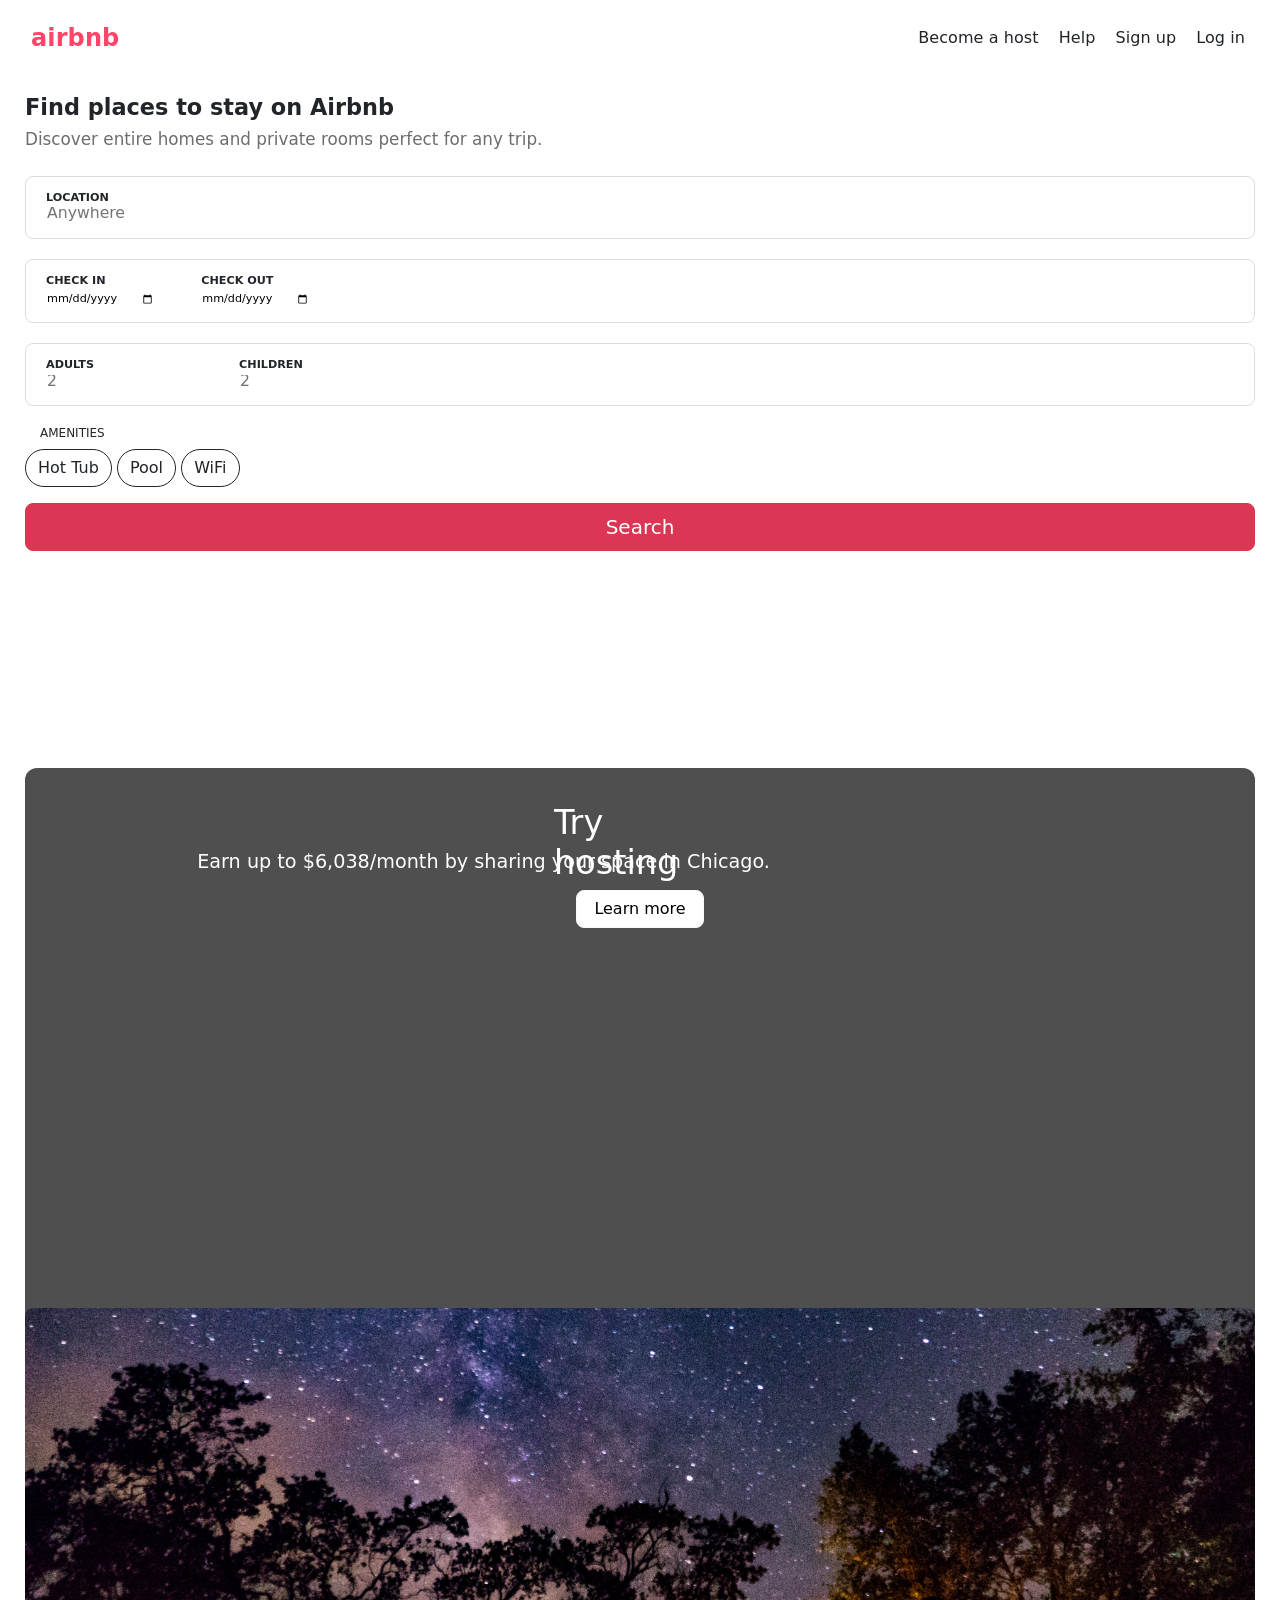
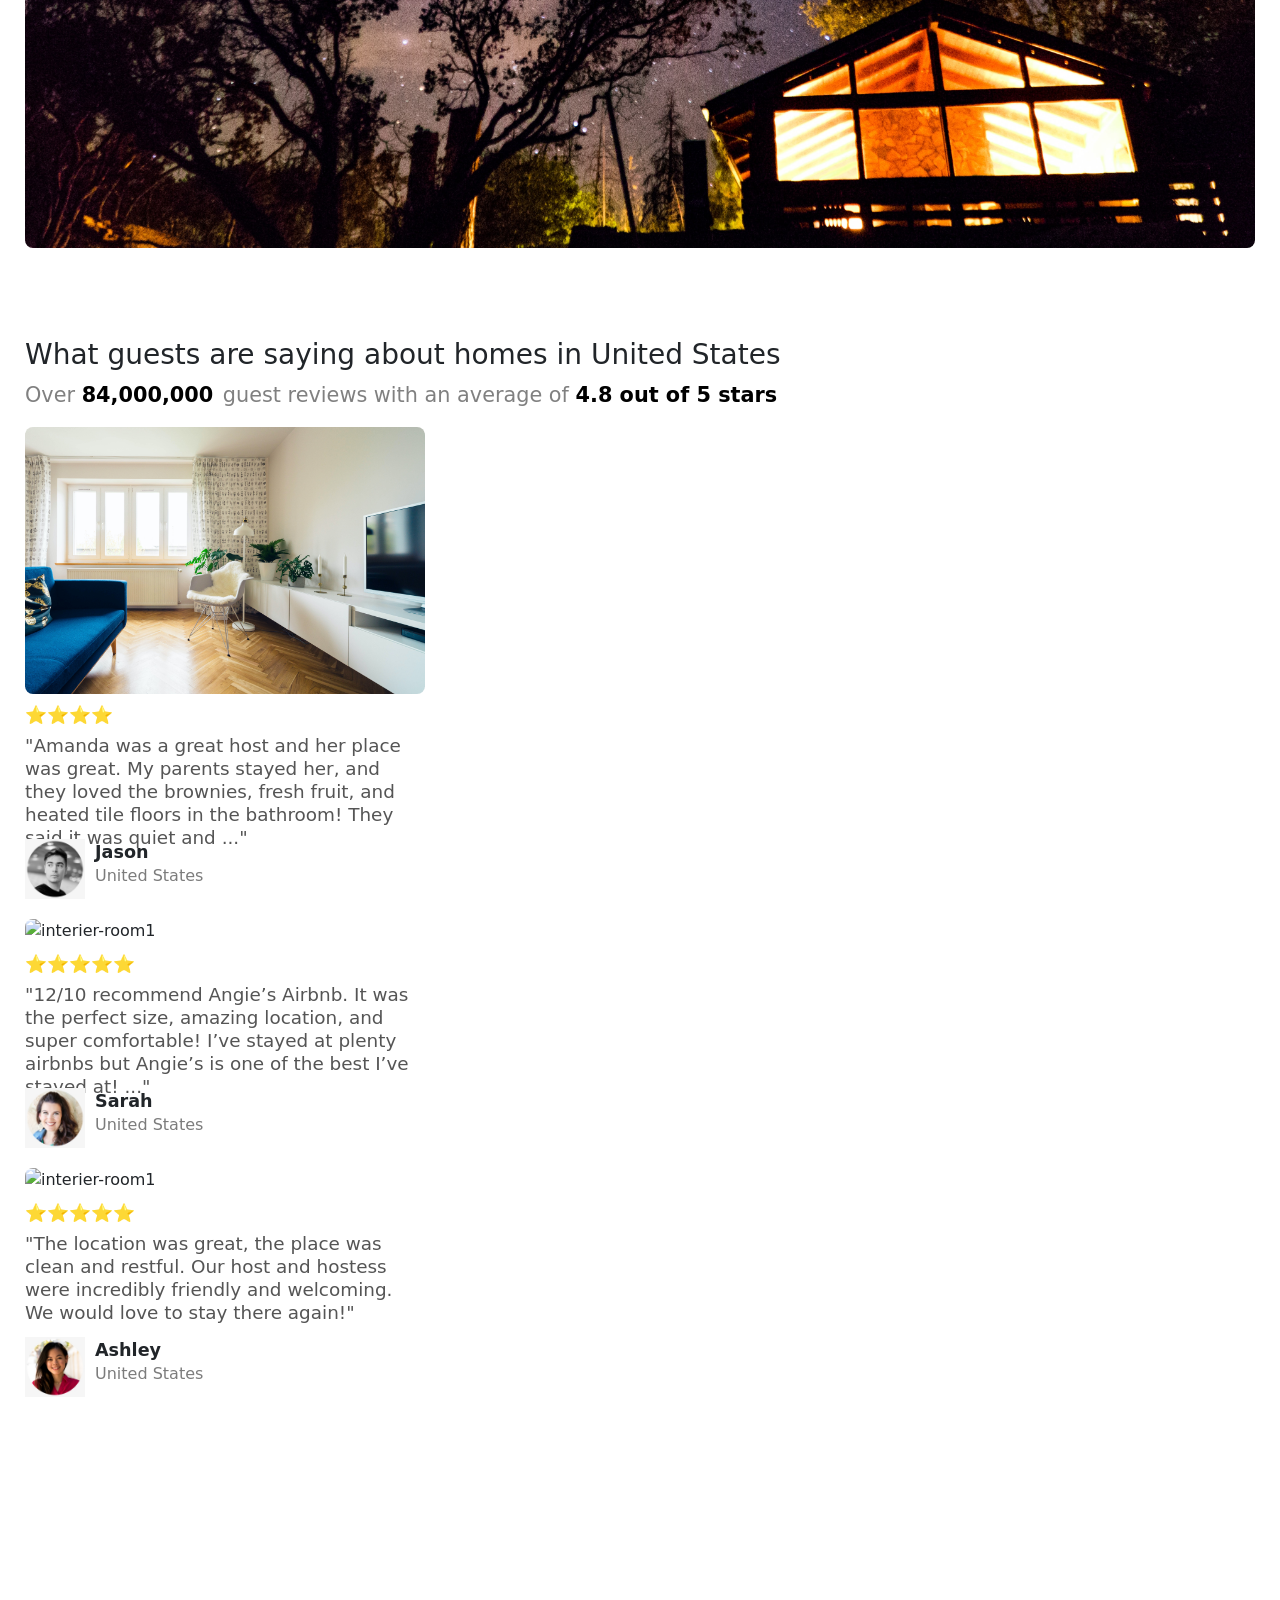
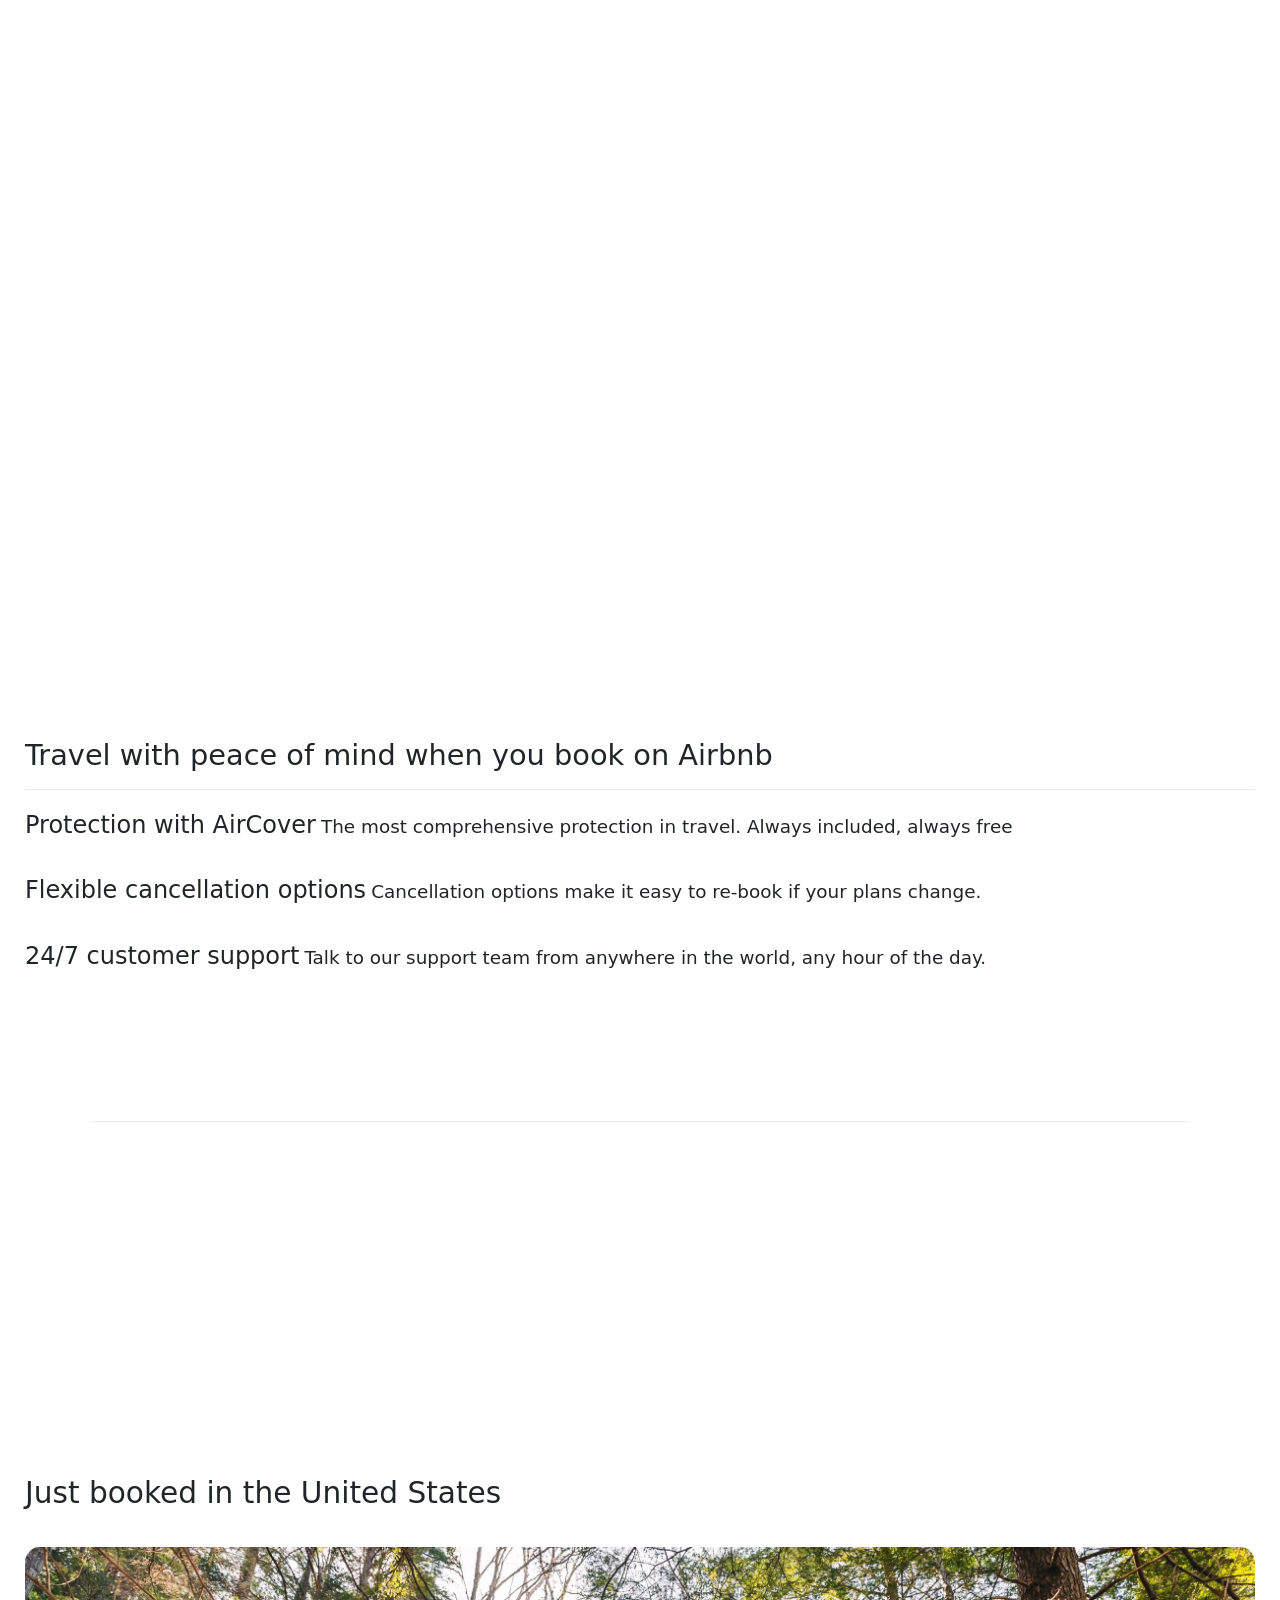
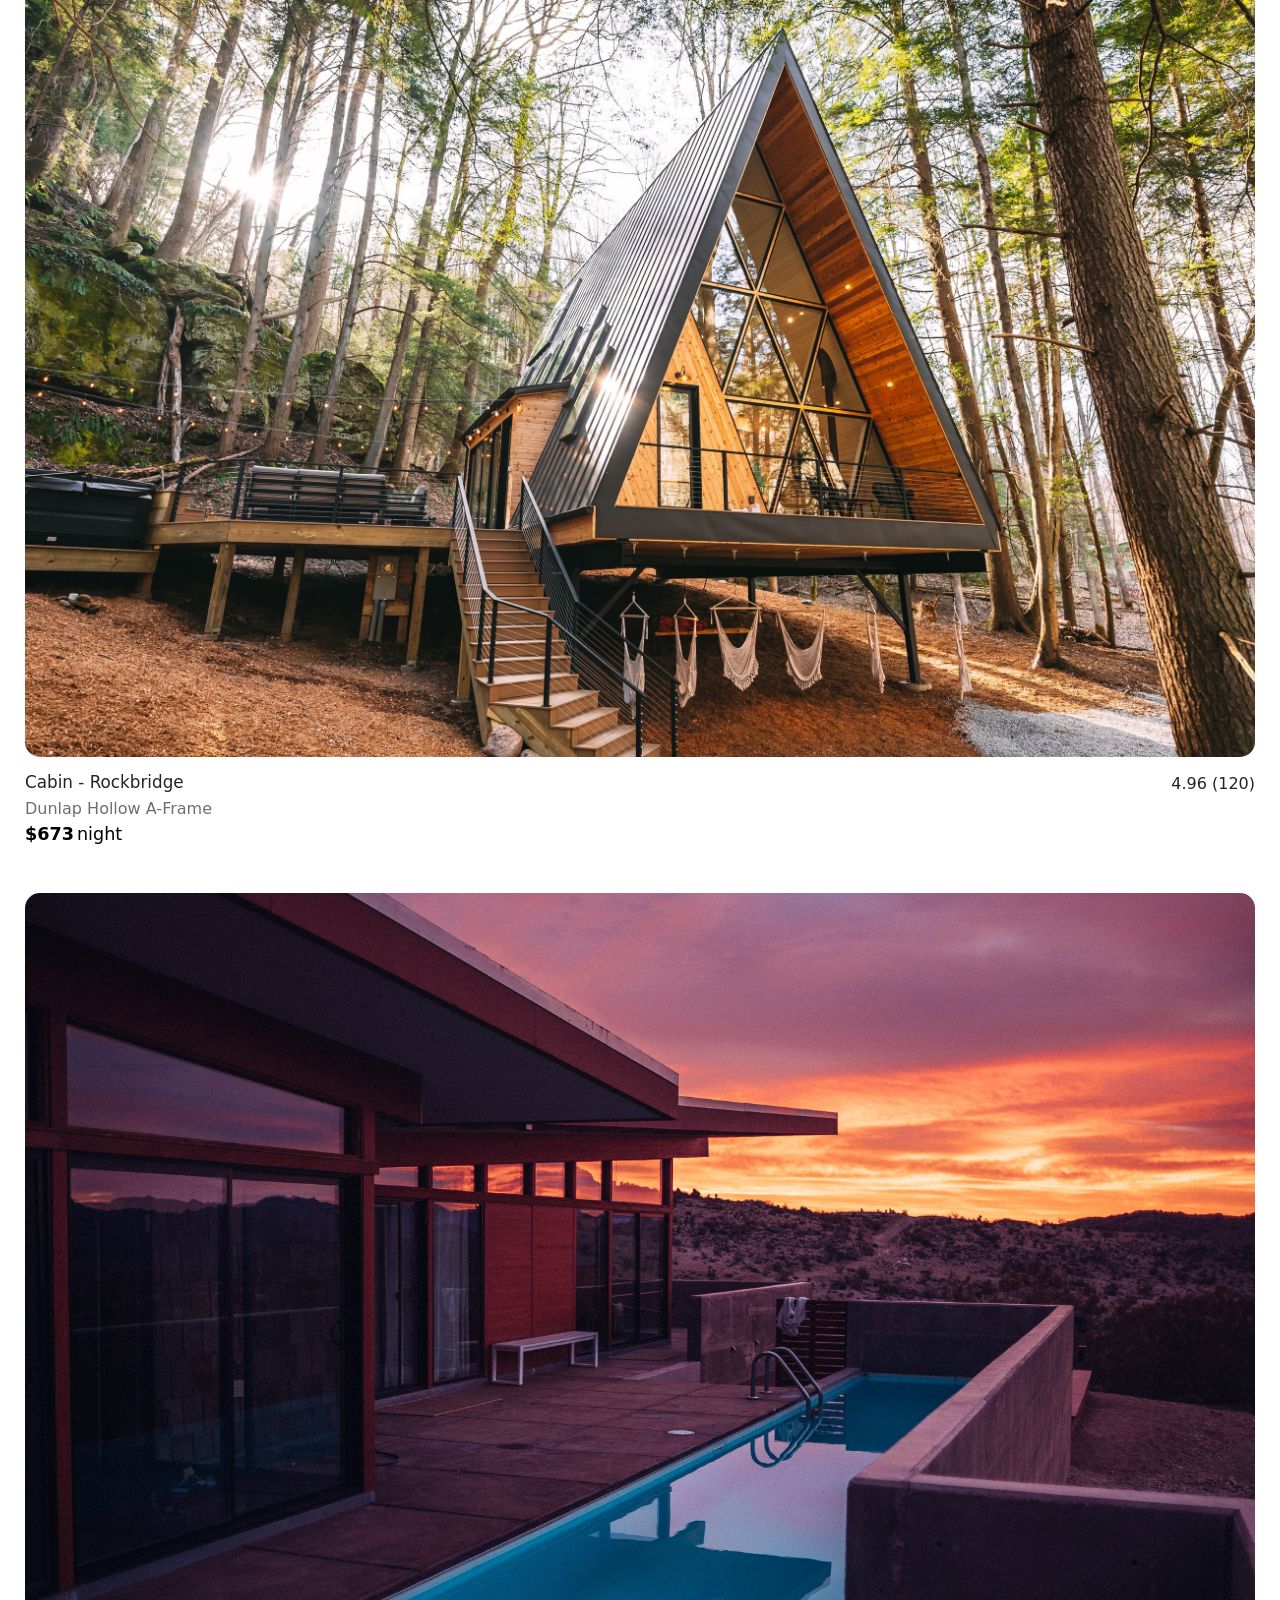
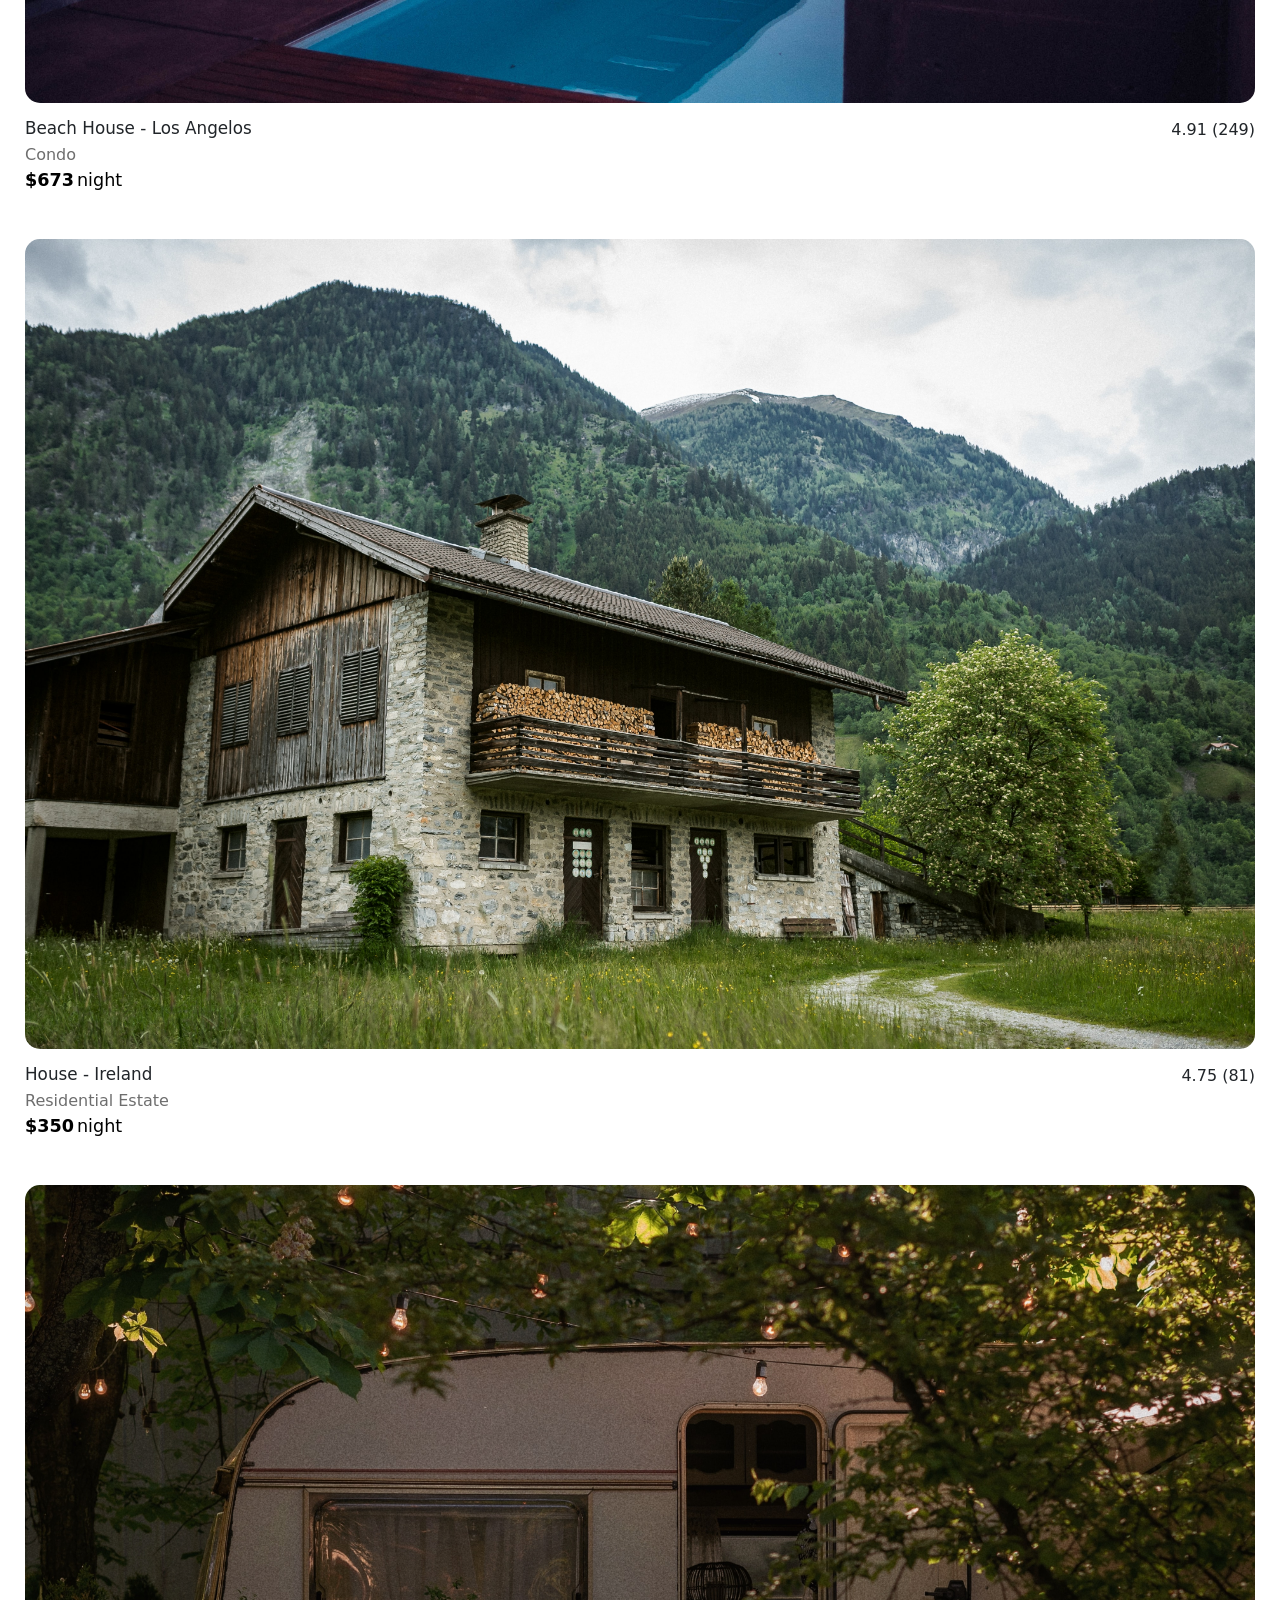
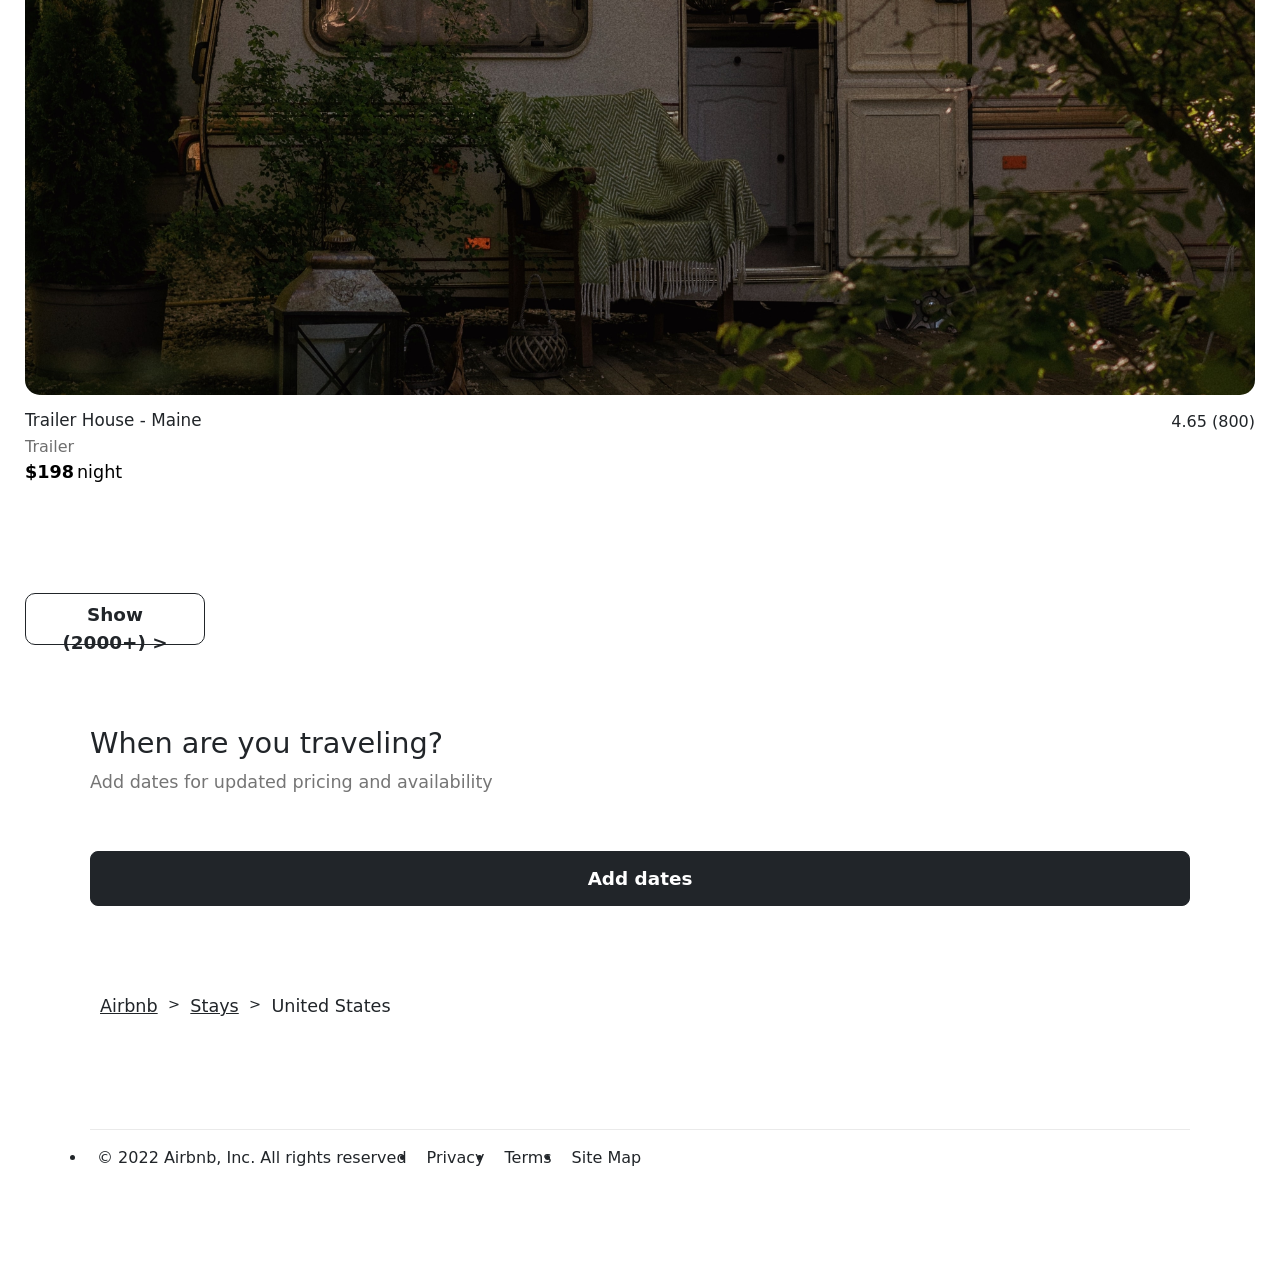
==== commit ae9384f5: "Desktop View fixed" ====
--- a/index.html
+++ b/index.html
@@ -127,7 +127,7 @@
           <div class="review-info">
             <p>⭐⭐⭐⭐</p>
             <p>"Amanda was a great host and her place was great. My parents stayed her, and they loved the brownies,
-              fresh fruit, and heated tile floors in the bathroom! They said it was quiet and comfortable."
+              fresh fruit, and heated tile floors in the bathroom! They said it was quiet and ..."
             </p>
           </div>
           <div class="review-profile">
@@ -143,7 +143,7 @@
           </div>
           <div class="review-info">
             <p>⭐⭐⭐⭐⭐</p>
-            <p>"12/10 recommend Angie’s Airbnb. It was the perfect size, amazing location, and super comfortable! I’ve stayed at plenty airbnbs but Angie’s is one of the best I’ve stayed at! She is very"
+            <p>"12/10 recommend Angie’s Airbnb. It was the perfect size, amazing location, and super comfortable! I’ve stayed at plenty airbnbs but Angie’s is one of the best I’ve stayed at! ..."
             </p>
           </div>
           <div class="review-profile">
--- a/stylesheet.css
+++ b/stylesheet.css
@@ -1,7 +1,7 @@
 /* http://meyerweb.com/eric/tools/css/reset/ 
    v2.0 | 20110126
    License: none (public domain)
-*/
+
 
 html, body, div, span, applet, object, iframe,
 h1, h2, h3, h4, h5, h6, p, blockquote, pre,
@@ -23,7 +23,7 @@
 	font: inherit;
 	vertical-align: baseline;
 }
-/* HTML5 display-role reset for older browsers */
+/* HTML5 display-role reset for older browsers 
 article, aside, details, figcaption, figure, 
 footer, header, hgroup, menu, nav, section {
 	display: block;
@@ -49,21 +49,29 @@
 }
 /* End of CSS RESET*/
 
-.nav-flex-container {
-list-style: none;
-margin: 0px 90px;
-padding: 15px 0px;
-height: 75px;
-display: flex;
-flex-wrap: row nowrap;
-justify-content: flex-end;
-align-items: center;
+*{
+  margin: 0%;
+  padding: 0%;
+  box-sizing: border-box;
+}
+
+
+/* Nav Bar */
+.nav-flex-container { 
+  margin: 0px 90px;
+  padding: 15px 0px;
+  height: 75px;
+  display: flex;
+  flex-wrap: row nowrap;
+  justify-content: flex-end;
+  align-items: center;
+  list-style: none;
 }
 .nav-item{
+  margin-right: 20px;
   font-weight: 500;
   font-size: 1em;
   list-style: none;
-  margin-right: 20px;
   letter-spacing: 0.005em;
 }
 .nav-item1{
@@ -74,54 +82,57 @@
   color: #ff4668;
 }
 ul i {
+  margin-right: 6px;
+  font-size: 2.3em;
   color: #ff5674;
-  font-size: 2.3em;
-  margin-right: 6px;
 }
 .nav-item:last-child{
   margin-right:10px ;
 }
+
+/* Form */
 .form-entry-1{
-border: 1px solid gainsboro;
-border-radius: 8px;
-margin: 10px 0px;
+  margin: 10px 0px;
+  border: 1px solid gainsboro;
+  border-radius: 8px;
+
 }
 .form-entry-1 label{
+  margin: 8px 15px 8px 15px;
   padding: 5px;
+  font-size: .7em;
   font-weight: 600;
-  font-size: .7em;
-  margin: 8px 15px 8px 15px;
-
 }
 .form-entry-1 input{
+  border: 1px solid white;
+  max-width: 100%;
   text-decoration: none;
-  border: 1px solid white;
-  max-width: 100%;
 }
 .form-entry-1 input::placeholder{
   font-size: 1.4em;
 }
 
 .heading-container{
-margin: 0px 0px;
-height: 100vh;
+  margin: 0px 0px;
+  height: 105vh;
+
 }
 
 .heading-wrapper{
-margin: 0px 90px;
-padding: 40px 0px;
-position: relative;
+  margin: 0px 90px;
+  padding: 40px 0px;
+  position: relative;
 }
 .search-wrapper{
-  position: relative;
   z-index: 2;
+  padding: 40px;
+  border-radius: 12px;
   max-width: 475px;
   width: 100%;
   height: 600px;
-  border-radius: 12px;
   background: white;
+  position: relative;
   box-shadow: 0 6px 20px rgb(0 0 0 / 20%);
-  padding: 40px;
 }
 .search-card{
   display: flex;
@@ -129,9 +140,9 @@
   justify-content: stretch;
 }
 .amenities h5{
-  font-size: 0.75em;
   margin-left: 15px;
   margin-top: 10px;
+  font-size: 0.75em;
 }
 .amenities button{
   border-radius: 20px;
@@ -146,8 +157,8 @@
   line-height: 1.1em;
 }
 .search-heading p {
+  color: rgb(109, 109, 109);
   font-size: 0.959em;
-  color: rgb(109, 109, 109);
   line-height: 1.25em;
 }
 .background-card{
@@ -168,37 +179,37 @@
 /* Hosting Section*/
 .hosting-container {
   margin: 0px 0px;
-  height: 70vh;
+  height: 75vh;
 }
 .hosting-wrapper {
-  position: relative;
   z-index: 2;
   margin: 0px 90px;
   max-width: 100%;
   max-height: 445px;
+  position: relative;
   
 }
 .hosting-card {
-  position: static;
   width: 100%;
   height: 100%;
+  position: static;
   color: white;
   
 }
 .hosting-text{
-  position: relative;
   z-index: 9;
   width: 50%;
+  position: relative;
 }
 .hosting-card h2, span button{
   display: inline-block;
 }
 .hosting-card h2{
+  padding-bottom: 10px;
   position: absolute;
   top: 100px;
   left: 70px;
   font-size: 3.5em;
-  padding-bottom: 10px;
 }
 .hosting-span{
   width: 320px;
@@ -213,29 +224,30 @@
   left: 70px;
 }
 .hosting-button button {
-  font-size: 1.1em;
-  font-weight: 600;
   padding: 10px 23px;
   border-radius: 8px;
   width: 9em;
   height: 3em;
+  font-size: 1.1em;
+  font-weight: 600;
   background-color: rgb(255, 255, 255);
 }
 /* */
 .hosting-image{
+
+  height: 445px;
+  max-width: 100%;
   position: static;
-  height: 445px;
-  max-width: 100%;
 }
 .hosting-image img {
-  position: static;
   z-index: 3;
+  border-radius: 20px;
   width: 100%;
   max-width: 100%;
   height: inherit;
   object-fit: cover;
   object-position: right bottom  ;
-  border-radius: 20px;
+  position: static;
 }
 /* Review Section*/
 
@@ -255,7 +267,454 @@
   justify-content: stretch;
   justify-items: stretch;
   align-items: center;
-  grid-template-columns: repeat(auto-fill, minmax(400px, 1fr));
+  grid-template-columns: repeat(auto-fill, minmax(300px, 1fr));
+  gap: 20px;
+}
+.review-image{
+  width: auto;
+  height: auto;
+} 
+.review-image img {
+  width: 100%;
+  border-radius: 8px;
+  display:block ;
+  object-fit: cover;
+}
+.review-info {
+  width: inherit;
+  height: 130px;
+}
+.review-info p:first-child {
+  margin-top: 8px;
+  font-size: 1.1em;
+}
+.review-info p:last-child {
+  margin-top: -10px;
+  height: 89px;
+  color: rgb(85, 85, 85);
+  font-size: 1.15em;
+  line-height: 1.25em;
+}
+.review-profile{
+  width: inherit;
+  height: 75px;
+  position: relative;
+}
+.review-profile img {
+  margin-top: 15px;
+  width: 60px;
+}
+.review-profile h4{
+  display: inline-block;
+  position: absolute;
+  top: 18px;
+  left: 70px;
+  font-size: 1.1em;
+  font-weight: 650;
+}
+.review-profile p{
+  display: inline-block;
+  position: absolute;
+  top: 40px;
+  left: 70px;
+  color: rgb(124, 124, 124);
+  font-size: 1em;
+}
+/* features section*/
+.features-container{
+  margin: 0px 0px;
+  height: 50vh;
+}
+.features-container hr:last-child{
+  margin: 5px 90px;
+  color: rgb(172, 172, 172);
+}
+.features-wrapper{
+  margin: 0px 90px;
+  height: 42vh;
+}
+.features-wrapper h4{
+  font-size: 1.8em;
+}
+.features-wrapper hr{
+  color: rgb(172, 172, 172);
+}
+.features-cards{
+  display: grid;
+  justify-content: stretch;
+  justify-items: stretch;
+  align-items: center;
+  grid-template-columns: repeat(auto-fill, minmax(300px, 1fr));
+  gap: 15px;
+}
+.features-card{
+  margin: 40px 0px;
+  width: 400px; /*keeps p text from running over space */
+}
+
+.features-card i {
+  margin-bottom: 20px;
+  display: block;
+  font-size: 2em;
+}
+.features-card h5, p {
+  display: inline-block;
+}
+.features-card h5 {
+  font-size: 1.5em;
+}
+.features-card p {
+  font-size: 1.15em;
+}
+
+/* Booked Section */
+
+.booked-container {
+  margin: 0px 0px;
+  height: 82vh;
+}
+.booked-wrapper {
+  margin: 0px 90px;
+  position: relative;
+  height: 74vh;
+  
+}
+.booked-wrapper h3 {
+  margin-bottom: 20px;
+  font-size: 1.85em;
+}
+.booked-cards{
+  display: grid;
+  grid-template-columns: 1fr 1fr 1fr 1fr;
+  justify-content: stretch;
+  gap:1rem;
+  height: 65vh;
+}
+.booked-card {
+  width: 320px;
+  height: 390px;
+  /* float: left; */
+  /* margin: 10px 7px 0px 0px; */
+}
+.booked-wrapper button {
+  border-radius: 10px;
+  padding: 7px 20px;
+  width: 180px;
+  height: 52px;
+  position: absolute;
+  left: 0px;
+  bottom: 0px;
+  font-weight: 600;
+  font-size: 1.15em;
+}
+.booked-card-img {
+  width: 320px;
+  height: 300px;
+}
+.booked-card-img img {
+  border-radius: 15px;
+  max-width: 100%;
+  display: block;
+  height: 300px;
+  width: 320px;
+  display: block;
+  object-fit: cover;
+}
+.booked-card-img-even {
+  width: 320px;
+  height: 300px;
+}
+.booked-card-img-even img {
+  max-width: 100%;
+  display: block;
+  width: 320px;
+  height: 300px;
+  object-fit: cover;
+  border-radius: 15px;
+}
+.booked-card-content {
+  display: flex;
+  justify-content: space-between;
+  height: 25px;
+  position: relative;
+  margin-top: 15px;
+}
+.booked-card-content h5 {
+  font-size: 1.05em;
+  
+}
+.booked-card-content i {
+  font-size: 0.8em;
+  /* position: absolute;
+  right: 45px;
+  top: 7px; */
+
+}
+.booked-card-content p {
+  font-size: 1em;
+}
+.booked-card-info {
+  height: 50px;
+  display: flex;
+  align-content: flex-start;
+  flex-flow: column nowrap;
+}
+.booked-card-info p:first-child {
+  display: inline-flex;
+  font-size: 1em;
+  color: rgb(110, 110, 110);
+  margin-bottom: 0px;
+}
+.booked-card-info p:last-child, strong{
+  color: black;
+  display: inline-flex;
+  font-size: 1em;
+  align-content: center;
+  margin-right: 3px;
+}
+.booked-card-info p:last-of-type{
+  font-size: 1.1em;
+}
+
+.pre-footer {
+  margin: 0px 0px;
+  height: 30vh;
+}
+
+.travel-section{
+  display: flex;
+  flex-direction: column;
+  height: 20vh;
+  margin: 0px 90px;
+
+  position: relative;
+}
+.travel-section button{
+  position: absolute;
+  padding: 10px 20px;
+  font-weight: 600;
+  font-size: 1.15em;
+  bottom: 0px;
+  border-radius: 8px;
+  height: 55spx;
+  width: 145px;
+}
+.travel-section h2{
+font-size: 1.8em;
+}
+.travel-section p {
+font-size: 1.1em;
+color: rgb(117, 117, 117);
+}
+.pre-footer-2 {
+  margin: 0px 0px;
+  height: 13vh;
+}
+.travel-links {
+  height: 5vh;
+  margin: 0px 90px;
+  display: flex;
+  flex-direction: row;
+
+}
+.travel-links h6 {
+  font-size: 1.1em;
+  padding: 0 10px;
+  text-decoration: underline;
+  cursor: pointer;
+}
+.travel-links h5 {
+  font-size: 0.9em;
+  padding: 0 0.3px;
+
+}
+.travel-links > h6:last-of-type {
+  text-decoration: none;
+  font-weight: lighter;
+  cursor: default;
+}
+.footer-link-container {
+  margin: 0px 0px;
+  height: 15vh;
+}
+
+.footer-wrapper {
+  height: 10vh;
+  margin: 0px 90px;
+} 
+.footer-wrapper hr{
+  color: rgb(172, 172, 172);
+}
+.footer-links {
+  display: flex;
+  flex-direction: row;
+  align-items: center;
+  font-size: 1em;
+  margin-left: -35px;
+}
+.footer-links li {
+  padding: 0px 10px;
+}
+.social-links {
+  position: absolute;
+  right: 0px;
+  margin-right: 90px;
+}
+#social i {
+  color: rgb(34, 34, 34);
+  font-size: 1.3em;
+  padding: 0px 3px;
+}
+/*
+@media only screen and (min-width: 1120px) {
+  .nav-flex-container {
+    list-style: none;
+    margin: 0px 40px;
+    padding: 15px 0px;
+
+  }
+  .heading-wrapper{
+      margin: 0px 40px;
+
+  }
+  .hosting-wrapper{
+    margin: 0px 40px;
+  }
+}
+*/
+
+@media only screen and (min-width: 745px){
+
+  .nav-flex-container {
+    list-style: none;
+    margin: 0px 25px;
+    padding: 15px 0px;
+
+  }
+
+  .heading-container{
+    height: 77vh;
+  }
+  .heading-wrapper{
+    height: auto;
+    margin: 0px 25px;
+    padding: 10px 0px;
+  }
+  .background-wrapper img{
+    display: none;
+  }
+  .background-wrapper{
+    display: none;
+  }
+  .search-wrapper{
+  position: relative;
+  z-index: 2;
+  max-width: 100%;
+  height: auto;
+  border-radius: 0px;
+  box-shadow: none;
+  padding: 10px 0px;
+  }
+  .search-heading h2{
+    font-size: 1.4em;
+  }
+  .search-heading p {
+    font-size: 1.05em
+  }
+
+
+  .hosting-container {
+    max-height: 100%;
+    height: 130vh;
+
+  }
+  .hosting-wrapper{
+    margin: 0px 25px;
+    max-height: 100%;
+    height: 120vh;
+  }
+  .hosting-card{
+    border-radius: 12px;
+    background-color: rgba(26, 26, 26, 0.767);
+    position: relative;
+    color: white;
+    height: 120vh;
+}
+.hosting-text{
+  position: relative;
+  z-index: 9;
+  height: 23vh;
+  width:100%;
+  /*display: flex;
+  flex-direction: column;
+  justify-content: center;
+  align-items: center;
+  align-content:center ;*// 
+
+}
+.hosting-card h2{
+  font-size: 2.1em;
+
+  position: absolute;
+  top: 35px;
+  left: 50%;
+  margin-left: -86px;
+  width: 172px;
+  padding-bottom: 0px;
+}
+.hosting-span{
+  width: 76%;
+  position: absolute;
+  top: 80px;
+  left: 14%;
+  font-size: 1.2em;
+}
+.hosting-button {
+  position: absolute;
+  top:122px;
+  left: 50%;
+  width: 8em;
+  margin-left: -4em;
+}
+.hosting-button button{
+  font-size: 16px;
+  font-weight: 500;
+  padding: 0px;
+  line-height: 10px;
+  border-radius: 8px;
+  width: 8em;
+  height: 2.4em;
+  background-color: rgb(255, 255, 255);
+}
+
+.hosting-image{
+  position: static;
+  height: 60vh;
+  max-width: 100%;
+}
+.hosting-image img {
+    position: absolute;
+    bottom: 0px;
+    display: block;
+    max-width: 100%;
+    max-height: 100%;
+    border-radius: 8px;
+    height: inherit;
+}
+
+.review-container {
+  margin: 0px 0px;
+  height: 400vh;
+}
+.review-wrapper{
+  margin: 0px 25px;
+}
+.review-cards{
+  display: grid;
+  justify-content: stretch;
+  justify-items: stretch;
+  align-items: center;
+  grid-template-columns: 400px;
   gap: 20px;
 }
 .review-image{
@@ -268,199 +727,108 @@
   object-fit: cover;
   display:block ;
 }
-.review-info {
-  width: inherit;
-  height: 130px;
-}
-.review-info p:first-child {
-  font-size: 1.1em;
-  margin-top: 8px;
-}
-.review-info p:last-child {
-  font-size: 1.15em;
-  margin-top: -10px;
-  height: 89px;
-  line-height: 1.25em;
-  color: rgb(85, 85, 85);
-}
-.review-profile{
-  width: inherit;
-  height: 75px;
-  position: relative;
-}
-.review-profile img {
-  width: 60px;
-  margin-top: 15px;
-}
-.review-profile h4{
-  display: inline-block;
-  font-size: 1.1em;
-  font-weight: 650;
-  position: absolute;
-  top: 18px;
-  left: 70px;
-}
-.review-profile p{
-  display: inline-block;
-  font-size: 1em;
-  position: absolute;
-  top: 40px;
-  left: 70px;
-  color: rgb(124, 124, 124);
-}
-/* features section*/
+
 .features-container{
-  margin: 0px 0px;
-  height: 50vh;
+  position: relative;
+  margin: 0px 0px;
+  height: 82vh;
 }
 .features-container hr:last-child{
   margin: 5px 90px;
   color: rgb(172, 172, 172);
-}
-.features-wrapper{
-  margin: 0px 90px;
-  height: 42vh;
-}
-.features-wrapper h4{
-  font-size: 1.8em;
+  display: flex;
+  flex-direction: column;
+  justify-self: flex-end;
+  
 }
 .features-wrapper hr{
   color: rgb(172, 172, 172);
-}
-.features-cards{
-  display: grid;
-  justify-content: stretch;
-  justify-items: stretch;
-  align-items: center;
-  grid-template-columns: repeat(auto-fill, minmax(400px, 1fr));
-  gap: 15px;
-}
-.features-card{
-  margin: 40px 0px;
-  width: 400px; /*keeps p text from running over space */
-}
-
-.features-card i {
-  display: block;
-  font-size: 2em;
-  margin-bottom: 20px;
-}
-.features-card h5, p {
-  display: inline-block;
-}
-.features-card h5 {
-  font-size: 1.5em;
-}
-.features-card p {
-  font-size: 1.15em;
-}
-
-
-.booked-container {
-  margin: 0px 0px;
-  height: 82vh;
-}
-.booked-wrapper {
-  margin: 0px 90px;
-  position: relative;
-  height: 74vh;
   
 }
-.booked-wrapper h3 {
-  font-size: 1.85em;
-  margin-bottom: 20px;
-}
-.booked-cards{
-  display: grid;
-  grid-template-columns: repeat(auto-fill, minmax(300px, 1fr));
-  justify-content: stretch;
-  gap: 12px;
-  height: 59vh;
-}
-.booked-card {
-  width: 320px;
-  height: 390px;
-  /* float: left; */
-  /* margin: 10px 7px 0px 0px; */
-}
-.booked-wrapper button {
-  position: absolute;
-  left: 0px;
-  bottom: 0px;
-  padding: 7px 20px;
-  font-weight: 600;
-  font-size: 1.15em;
-  width: 180px;
-  height: 52px;
-  border-radius: 10px;
-}
-.booked-card-img {
-  width: 320px;
-  height: 300px;
-}
-.booked-card-img img {
-  max-width: 100%;
-  height: 300px;
-  width: 320px;
-  display: block;
-  object-fit: cover;
-  border-radius: 15px;
-}
+.features-wrapper{
+
+  margin: 0px 25px;
+  height: 42vh;
+  }
+  .features-cards{
+    display: flex;
+    flex-direction: column;
+    justify-content: flex-start;
+    justify-items: flex-start;
+    align-items: flex-start;
+    }
+
+  .features-card{
+    margin: 0px 0px;
+    width: 100%; /*keeps p text from running over space */
+  }
+  .features-card i {
+    display: block;
+    font-size: 2em;
+    margin: 5px 0px;
+  }
+
+  .booked-container {
+    margin: 0px 0px;
+    height: 450vh;
+  }
+  .booked-wrapper {
+    margin: 0px 25px;
+    position: relative;
+    height: 441vh;
+    
+  }
+  .booked-wrapper h3 {
+    font-size: 1.85em;
+    margin-bottom: 20px;
+  }
+  .booked-wrapper button {
+    position: absolute;
+    bottom: 0px;
+    /* padding: 7px 20px; 
+    font-weight: 600;
+    font-size: 1.15em;
+    width: 100%;
+    height: 52px;
+    border-radius: 8px;*/
+  }
+  .booked-cards{
+    display: flex;
+    flex-direction:column;
+    /* justify-content: center;
+    align-items: center; 
+    height: 400vh;*/
+  }
+  .booked-card {
+    width: 100%;
+    height: 100vh;
+    margin: 15px 0px;
+    /* float: left; 
+    /* margin: 10px 7px 0px 0px; */
+  }
+  .booked-card-img {
+    width: 100%;
+    height: 90vh;
+  }
+  .booked-card-img img {
+    max-width: 100%;
+    height: 90vh;
+    width: 100%;
+    object-fit: cover;
+    border-radius: 15px;
+  }
+  
 .booked-card-img-even {
-  width: 320px;
-  height: 300px;
+  width: 100%;
+    height: 90vh;
 }
 .booked-card-img-even img {
   max-width: 100%;
-  width: 320px;
-  height: 300px;
-  object-fit: cover;
-  border-radius: 15px;
-}
-.booked-card-content {
-  display: flex;
-  justify-content: space-between;
-  height: 25px;
-  position: relative;
-  margin-top: 15px;
-}
-.booked-card-content h5 {
-  font-size: 1.05em;
-  
-}
-.booked-card-content i {
-  font-size: 0.8em;
-  /* position: absolute;
-  right: 45px;
-  top: 7px; */
-
-}
-.booked-card-content p {
-  font-size: 1em;
-}
-.booked-card-info {
-  height: 50px;
-  display: flex;
-  align-content: flex-start;
-  flex-flow: column nowrap;
-}
-.booked-card-info p:first-child {
-  display: inline-flex;
-  font-size: 1em;
-  color: rgb(110, 110, 110);
-  margin-bottom: 0px;
-}
-.booked-card-info p:last-child, strong{
-  color: black;
-  display: inline-flex;
-  font-size: 1em;
-  align-content: center;
-  margin-right: 3px;
-}
-.booked-card-info p:last-of-type{
-  font-size: 1.1em;
-}
-
+    height: 90vh;
+    width: 100%;
+    object-fit: cover;
+    border-radius: 15px;
+}
 .pre-footer {
   margin: 0px 0px;
   height: 30vh;
@@ -481,103 +849,21 @@
   font-size: 1.15em;
   bottom: 0px;
   border-radius: 8px;
-  height: 55spx;
-  width: 145px;
-}
-.travel-section h2{
-font-size: 1.8em;
-}
-.travel-section p {
-font-size: 1.1em;
-color: rgb(117, 117, 117);
-}
-.pre-footer-2 {
-  margin: 0px 0px;
-  height: 13vh;
-}
-.travel-links {
-  height: 5vh;
-  margin: 0px 90px;
-  display: flex;
-  flex-direction: row;
-
-}
-.travel-links h6 {
-  font-size: 1.1em;
-  padding: 0 10px;
-  text-decoration: underline;
-  cursor: pointer;
-}
-.travel-links h5 {
-  font-size: 0.9em;
-  padding: 0 0.3px;
-
-}
-.travel-links > h6:last-of-type {
-  text-decoration: none;
-  font-weight: lighter;
-  cursor: default;
-}
-.footer-link-container {
-  margin: 0px 0px;
-  height: 15vh;
-}
-
-.footer-wrapper {
-  height: 10vh;
-  margin: 0px 90px;
+  height: 55px;
+  width: 100%;
 } 
-.footer-wrapper hr{
-  color: rgb(172, 172, 172);
-}
-.footer-links {
-  display: flex;
-  flex-direction: row;
-  align-items: center;
-  font-size: 1em;
-  margin-left: -35px;
-}
-.footer-links li {
-  padding: 0px 10px;
-}
-.social-links {
-  position: absolute;
-  right: 0px;
-  margin-right: 90px;
-}
-#social i {
-  color: rgb(34, 34, 34);
-  font-size: 1.3em;
-  padding: 0px 3px;
-}
-
-@media only screen and (max-width: 1120px) {
-  .nav-flex-container {
-    list-style: none;
-    margin: 0px 40px;
-    padding: 15px 0px;
-
-  }
-  .heading-wrapper{
-      margin: 0px 40px;
-
-  }
-  .hosting-wrapper{
-    margin: 0px 40px;
-  }
-}
-
-
-
-@media only screen and (max-width: 1420px){
-  /* Nav Bar */
+} 
+*/
+/*
+@media only screen and (max-width: 760px) {
+
   .nav-flex-container {
     list-style: none;
     margin: 0px 25px;
     padding: 15px 0px;
 
   }
-  /* Heading Form*/
+
   .heading-container{
     height: 77vh;
   }
@@ -608,7 +894,6 @@
     font-size: 1.05em
   }
 
-  /* try hosting */
   .hosting-container {
     max-height: 100%;
     height: 130vh;
@@ -635,7 +920,7 @@
   flex-direction: column;
   justify-content: center;
   align-items: center;
-  align-content:center ; */
+  align-content:center ; 
 
 }
 .hosting-card h2{
@@ -687,33 +972,16 @@
     border-radius: 8px;
     height: inherit;
 }
-/* Review Section */
+
 .review-container {
   margin: 0px 0px;
-  height: 88vh;
+  height: 303vh;
 }
 .review-wrapper{
   margin: 0px 25px;
 }
-.review-cards{
-  display: grid;
-  justify-content: stretch;
-  justify-items: stretch;
-  align-items: center;
-  grid-template-columns: 400px;
-  gap: 20px;
-}
-.review-image{
-  width: auto;
-  height: auto;
-} 
-.review-image img {
-  width: 100%;
-  border-radius: 8px;
-  object-fit: cover;
-  display:block ;
-}
-/* features section*/
+
+/* features section
 .features-container{
   position: relative;
   margin: 0px 0px;
@@ -746,15 +1014,13 @@
 
   .features-card{
     margin: 0px 0px;
-    width: 100%; /*keeps p text from running over space */
+    width: 100%; /*keeps p text from running over space 
   }
   .features-card i {
     display: block;
     font-size: 2em;
     margin: 5px 0px;
   }
-
-  /* Booked section*/
 
   .booked-container {
     margin: 0px 0px;
@@ -773,7 +1039,7 @@
   .booked-wrapper button {
     position: absolute;
     bottom: 0px;
-    /* padding: 7px 20px; */
+    /* padding: 7px 20px; 
     font-weight: 600;
     font-size: 1.15em;
     width: 100%;
@@ -784,271 +1050,15 @@
     display: flex;
     flex-direction:column;
     /* justify-content: center;
-    align-items: center; */
+    align-items: center; 
     height: 400vh;
   }
   .booked-card {
     width: 100%;
     height: 100vh;
     margin: 15px 0px;
-    /* float: left; */
-    /* margin: 10px 7px 0px 0px; */
-  }
-  .booked-card-img {
-    width: 100%;
-    height: 90vh;
-  }
-  .booked-card-img img {
-    max-width: 100%;
-    height: 90vh;
-    width: 100%;
-    object-fit: cover;
-    border-radius: 15px;
-  }
-  
-.booked-card-img-even {
-  width: 100%;
-    height: 90vh;
-}
-.booked-card-img-even img {
-  max-width: 100%;
-    height: 90vh;
-    width: 100%;
-    object-fit: cover;
-    border-radius: 15px;
-}
-.pre-footer {
-  margin: 0px 0px;
-  height: 30vh;
-}
-
-.travel-section{
-  display: flex;
-  flex-direction: column;
-  height: 20vh;
-  margin: 0px 90px;
-
-  position: relative;
-}
-.travel-section button{
-  position: absolute;
-  padding: 10px 20px;
-  font-weight: 600;
-  font-size: 1.15em;
-  bottom: 0px;
-  border-radius: 8px;
-  height: 55px;
-  width: 100%;
-} 
-} 
-
-@media only screen and (max-width: 760px) {
-  /* Nav Bar */
-  .nav-flex-container {
-    list-style: none;
-    margin: 0px 25px;
-    padding: 15px 0px;
-
-  }
-  /* Heading Form*/
-  .heading-container{
-    height: 77vh;
-  }
-  .heading-wrapper{
-    height: auto;
-    margin: 0px 25px;
-    padding: 10px 0px;
-  }
-  .background-wrapper img{
-    display: none;
-  }
-  .background-wrapper{
-    display: none;
-  }
-  .search-wrapper{
-  position: relative;
-  z-index: 2;
-  max-width: 100%;
-  height: auto;
-  border-radius: 0px;
-  box-shadow: none;
-  padding: 10px 0px;
-  }
-  .search-heading h2{
-    font-size: 1.4em;
-  }
-  .search-heading p {
-    font-size: 1.05em
-  }
-
-  /* try hosting */
-  .hosting-container {
-    max-height: 100%;
-    height: 130vh;
-
-  }
-  .hosting-wrapper{
-    margin: 0px 25px;
-    max-height: 100%;
-    height: 120vh;
-  }
-  .hosting-card{
-    border-radius: 12px;
-    background-color: rgba(26, 26, 26, 0.767);
-    position: relative;
-    color: white;
-    height: 120vh;
-}
-.hosting-text{
-  position: relative;
-  z-index: 9;
-  height: 23vh;
-  width:100%;
-  /* display: flex;
-  flex-direction: column;
-  justify-content: center;
-  align-items: center;
-  align-content:center ; */
-
-}
-.hosting-card h2{
-  font-size: 2.1em;
-
-  position: absolute;
-  top: 35px;
-  left: 50%;
-  margin-left: -86px;
-  width: 172px;
-  padding-bottom: 0px;
-}
-.hosting-span{
-  width: 76%;
-  position: absolute;
-  top: 80px;
-  left: 14%;
-  font-size: 1.2em;
-}
-.hosting-button {
-  position: absolute;
-  top:122px;
-  left: 50%;
-  width: 8em;
-  margin-left: -4em;
-}
-.hosting-button button{
-  font-size: 16px;
-  font-weight: 500;
-  padding: 0px;
-  line-height: 10px;
-  border-radius: 8px;
-  width: 8em;
-  height: 2.4em;
-  background-color: rgb(255, 255, 255);
-}
-
-.hosting-image{
-  position: static;
-  height: 60vh;
-  max-width: 100%;
-}
-.hosting-image img {
-    position: absolute;
-    bottom: 0px;
-    display: block;
-    max-width: 100%;
-    max-height: 100%;
-    border-radius: 8px;
-    height: inherit;
-}
-/* Review Section */
-.review-container {
-  margin: 0px 0px;
-  height: 303vh;
-}
-.review-wrapper{
-  margin: 0px 25px;
-}
-
-/* features section*/
-.features-container{
-  position: relative;
-  margin: 0px 0px;
-  height: 82vh;
-}
-.features-container hr:last-child{
-  margin: 5px 90px;
-  color: rgb(172, 172, 172);
-  display: flex;
-  flex-direction: column;
-  justify-self: flex-end;
-  
-}
-.features-wrapper hr{
-  color: rgb(172, 172, 172);
-  
-}
-.features-wrapper{
-
-  margin: 0px 25px;
-  height: 42vh;
-  }
-  .features-cards{
-    display: flex;
-    flex-direction: column;
-    justify-content: flex-start;
-    justify-items: flex-start;
-    align-items: flex-start;
-    }
-
-  .features-card{
-    margin: 0px 0px;
-    width: 100%; /*keeps p text from running over space */
-  }
-  .features-card i {
-    display: block;
-    font-size: 2em;
-    margin: 5px 0px;
-  }
-
-  /* Booked section*/
-
-  .booked-container {
-    margin: 0px 0px;
-    height: 450vh;
-  }
-  .booked-wrapper {
-    margin: 0px 25px;
-    position: relative;
-    height: 441vh;
-    
-  }
-  .booked-wrapper h3 {
-    font-size: 1.85em;
-    margin-bottom: 20px;
-  }
-  .booked-wrapper button {
-    position: absolute;
-    bottom: 0px;
-    /* padding: 7px 20px; */
-    font-weight: 600;
-    font-size: 1.15em;
-    width: 100%;
-    height: 52px;
-    border-radius: 8px;
-  }
-  .booked-cards{
-    display: flex;
-    flex-direction:column;
-    /* justify-content: center;
-    align-items: center; */
-    height: 400vh;
-  }
-  .booked-card {
-    width: 100%;
-    height: 100vh;
-    margin: 15px 0px;
-    /* float: left; */
-    /* margin: 10px 7px 0px 0px; */
+    /* float: left; 
+    /* margin: 10px 7px 0px 0px; 
   }
   .booked-card-img {
     width: 100%;
@@ -1098,4 +1108,5 @@
 }.social-links{
   display: none;
 }
-}+}
+*/
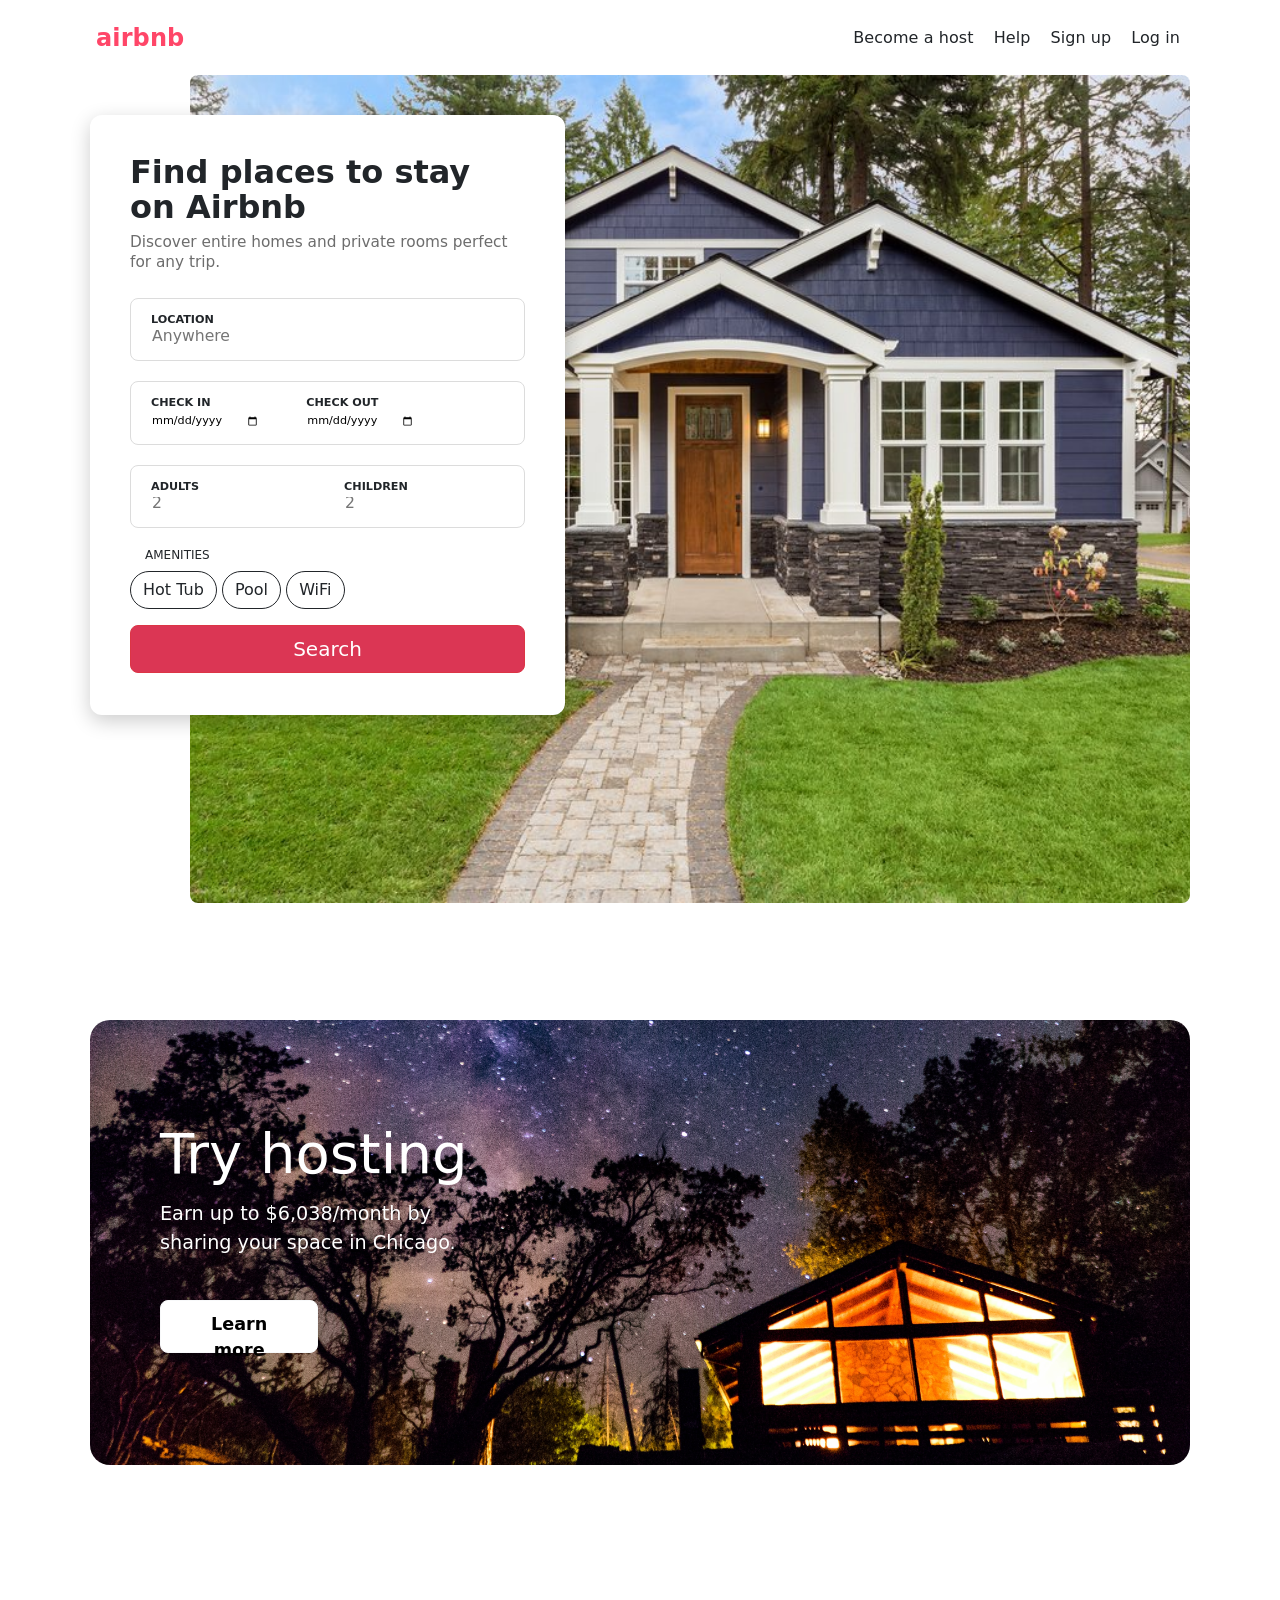
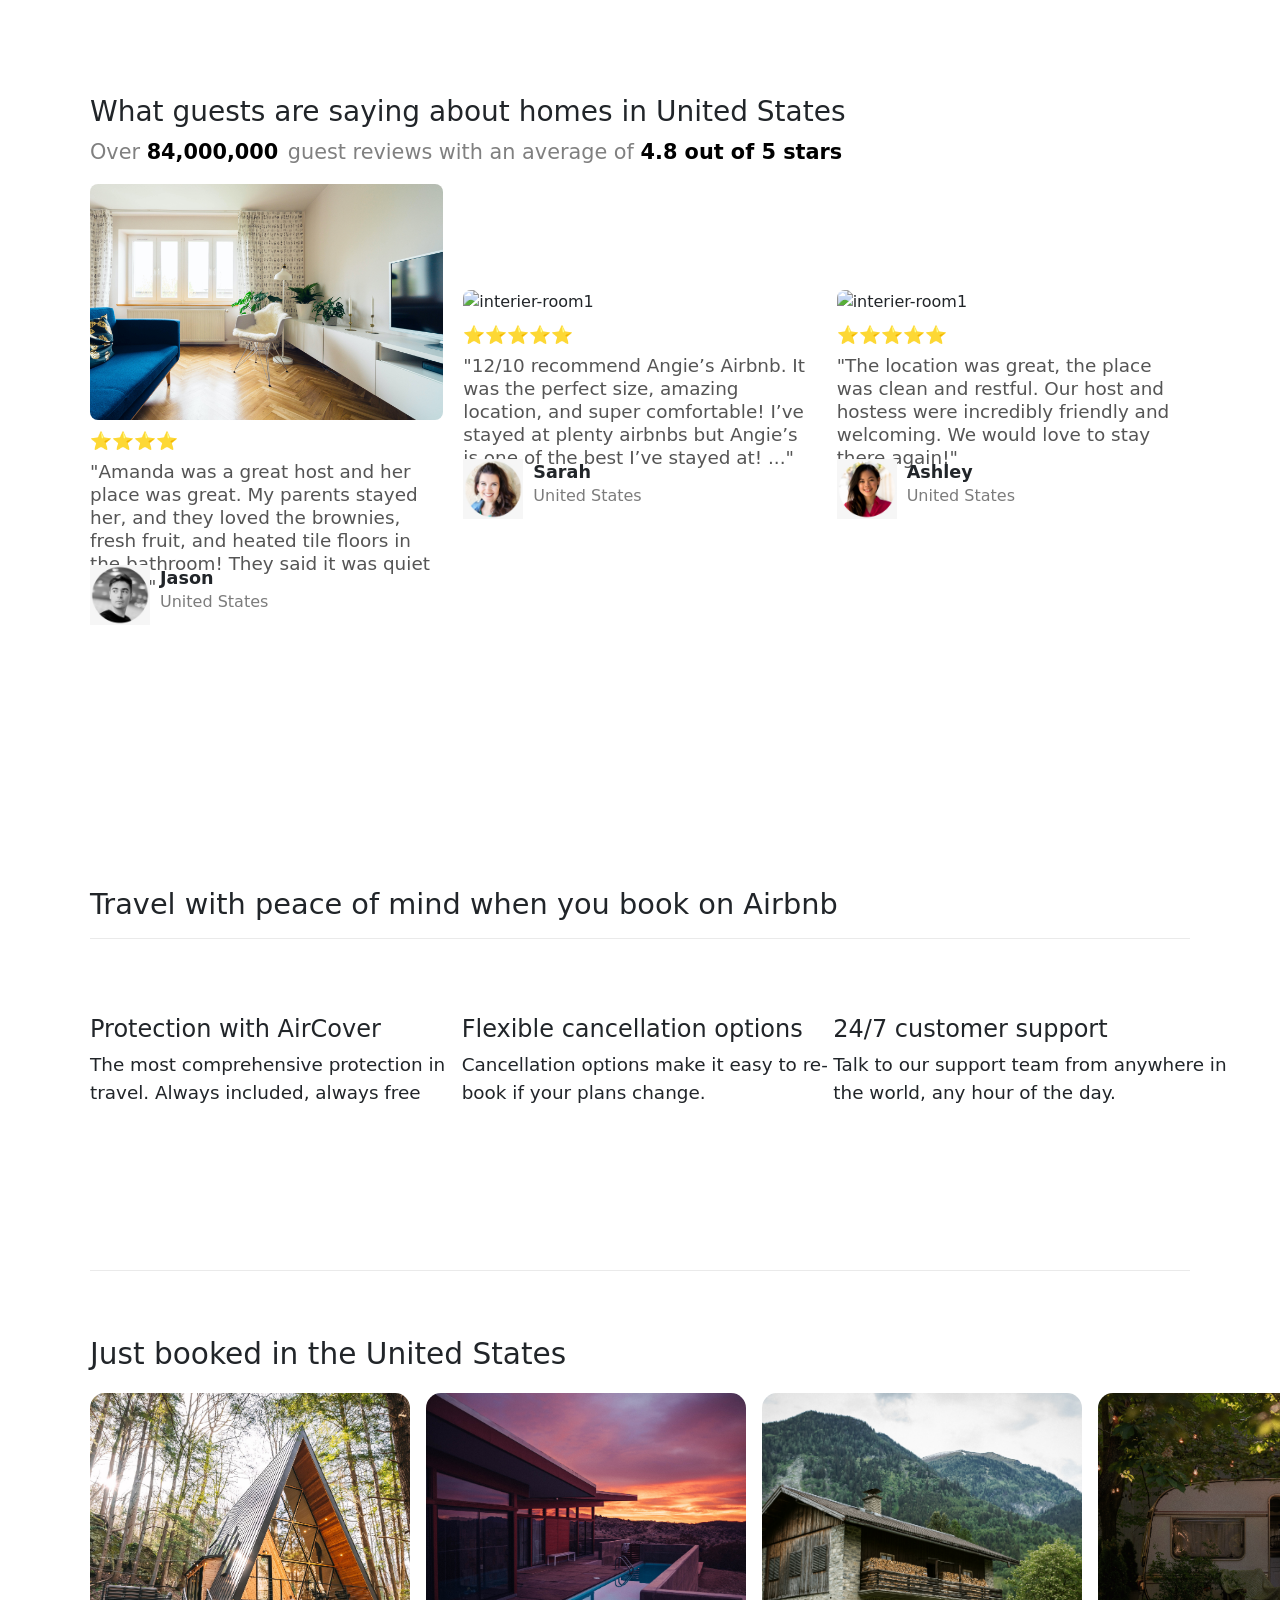
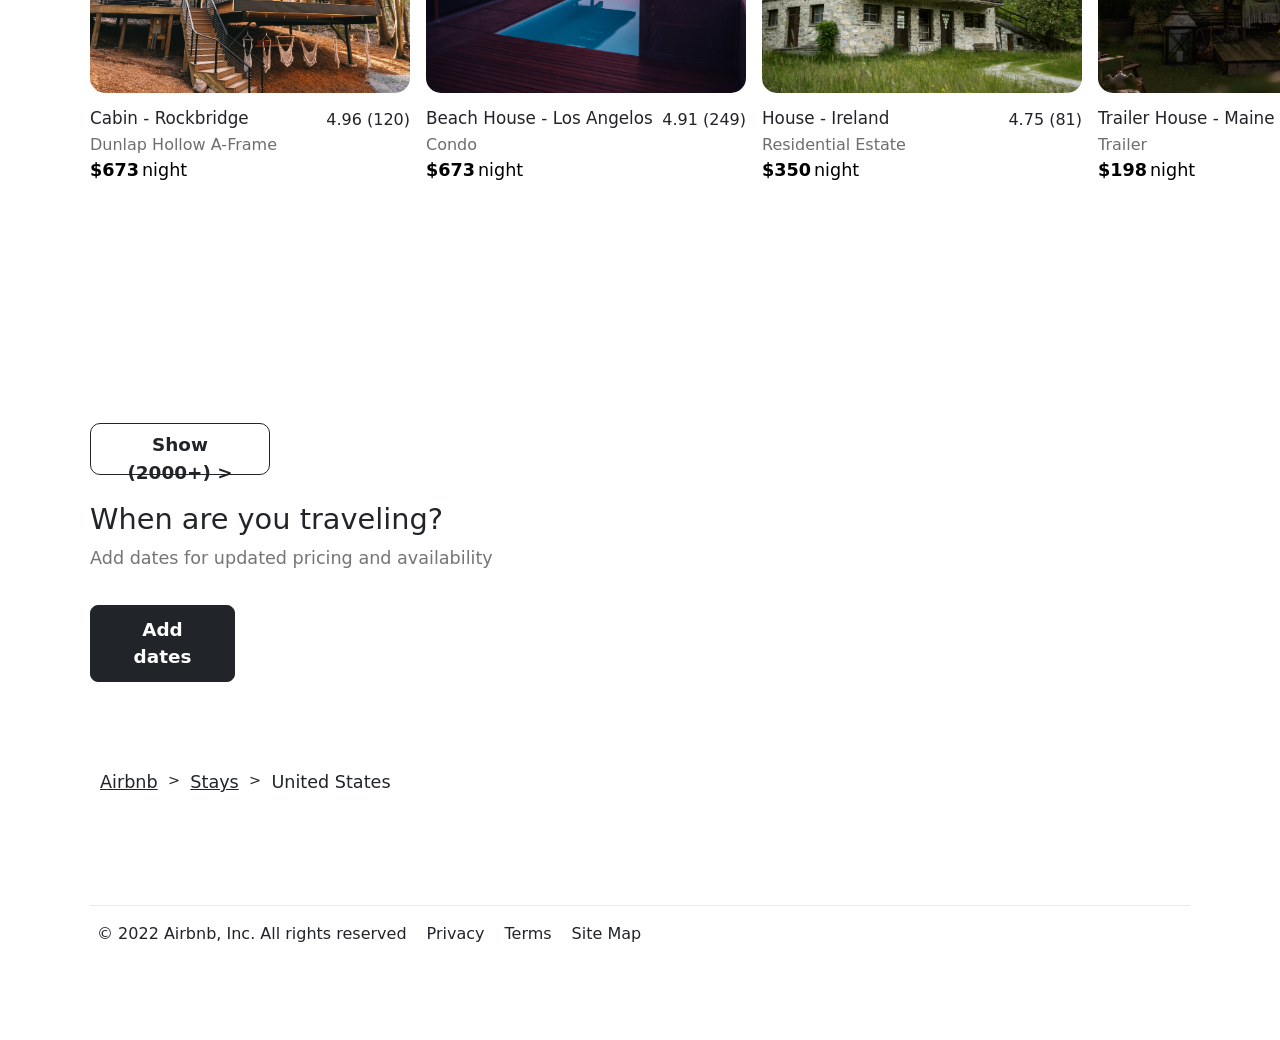
==== commit 07db3a7a: "cleaned up desktop and mobile view" ====
--- a/index.html
+++ b/index.html
@@ -307,12 +307,12 @@
         <li class="footer-link">Privacy</li>
         <li class="footer-link">Terms</li>
         <li class="footer-link">Site Map</li>
-        <div class="social-links" id="social">
-          <i class="fa-brands fa-facebook-f"></i>
-          <i class="fa-brands fa-twitter"></i>
-          <i class="fa-brands fa-instagram"></i>
-        </div>
       </ul>
+      <div class="social-links" id="social">
+        <i class="fa-brands fa-facebook-f"></i>
+        <i class="fa-brands fa-twitter"></i>
+        <i class="fa-brands fa-instagram"></i>
+      </div>
       
     </div>
   </section>
--- a/stylesheet.css
+++ b/stylesheet.css
@@ -371,17 +371,17 @@
 
 .booked-container {
   margin: 0px 0px;
-  height: 82vh;
+  height: 85vh;
 }
 .booked-wrapper {
   margin: 0px 90px;
   position: relative;
-  height: 74vh;
+  height: 82vh;
   
 }
 .booked-wrapper h3 {
-  margin-bottom: 20px;
-  font-size: 1.85em;
+  margin-bottom: 1.25rem;
+  font-size: 1.85rem;
 }
 .booked-cards{
   display: grid;
@@ -551,6 +551,7 @@
   align-items: center;
   font-size: 1em;
   margin-left: -35px;
+  list-style: none;
 }
 .footer-links li {
   padding: 0px 10px;
@@ -583,7 +584,7 @@
 }
 */
 
-@media only screen and (min-width: 745px){
+@media only screen and (max-width: 745px){
 
   .nav-flex-container {
     list-style: none;
@@ -649,7 +650,7 @@
   flex-direction: column;
   justify-content: center;
   align-items: center;
-  align-content:center ;*// 
+  align-content:center ;*/
 
 }
 .hosting-card h2{
@@ -704,14 +705,14 @@
 
 .review-container {
   margin: 0px 0px;
-  height: 400vh;
+  height: 250vh;
 }
 .review-wrapper{
   margin: 0px 25px;
 }
 .review-cards{
   display: grid;
-  justify-content: stretch;
+  justify-content: center;
   justify-items: stretch;
   align-items: center;
   grid-template-columns: 400px;
@@ -731,7 +732,7 @@
 .features-container{
   position: relative;
   margin: 0px 0px;
-  height: 82vh;
+  height: 90vh;
 }
 .features-container hr:last-child{
   margin: 5px 90px;
@@ -775,7 +776,7 @@
   .booked-wrapper {
     margin: 0px 25px;
     position: relative;
-    height: 441vh;
+    height: 450vh;
     
   }
   .booked-wrapper h3 {
@@ -839,7 +840,6 @@
   flex-direction: column;
   height: 20vh;
   margin: 0px 90px;
-
   position: relative;
 }
 .travel-section button{
@@ -852,8 +852,17 @@
   height: 55px;
   width: 100%;
 } 
+.footer-wrapper{
+  display: flex;
+  flex-direction: column;
+}
+.footer-links{
+
+  list-style: none
+}
+.social-links{
+  visibility: hidden;
 } 
-*/
 /*
 @media only screen and (max-width: 760px) {
 
@@ -1107,6 +1116,4 @@
   width: 100%;
 }.social-links{
   display: none;
-}
-}
-*/+} */ 
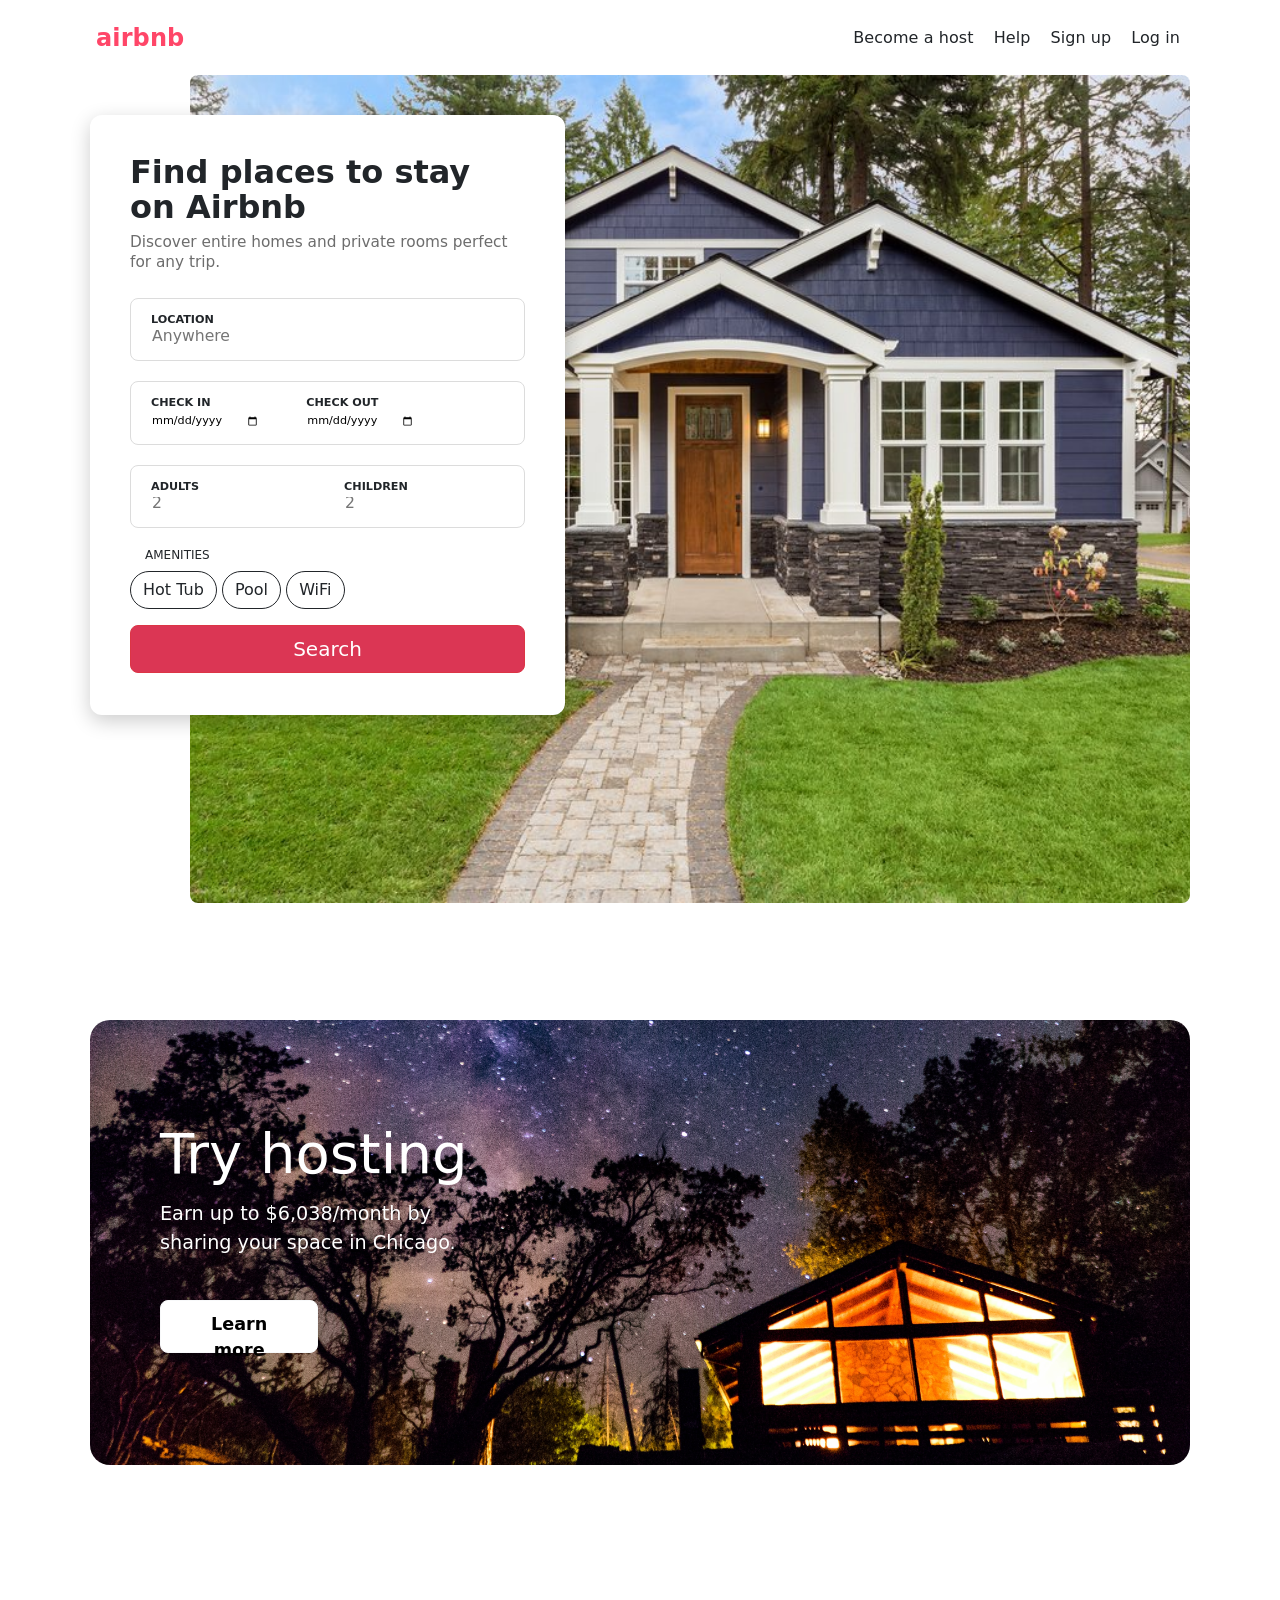
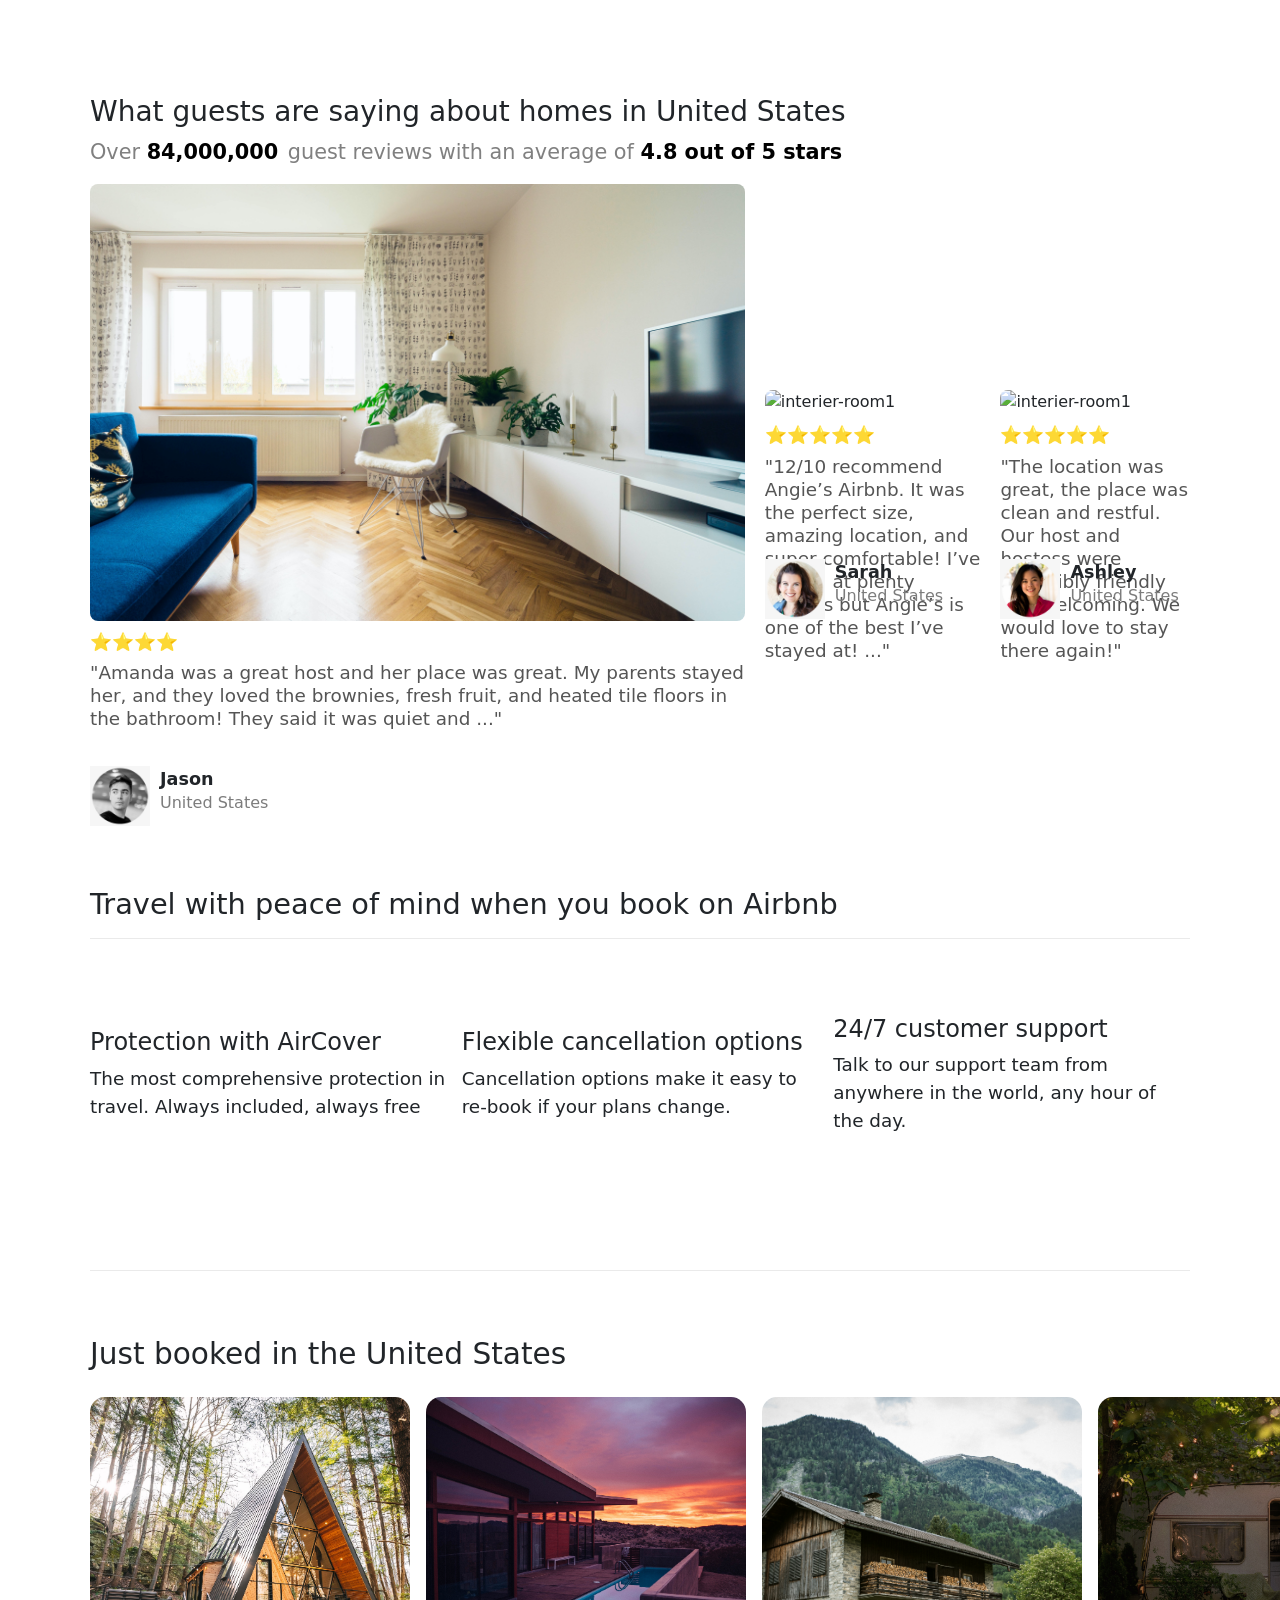
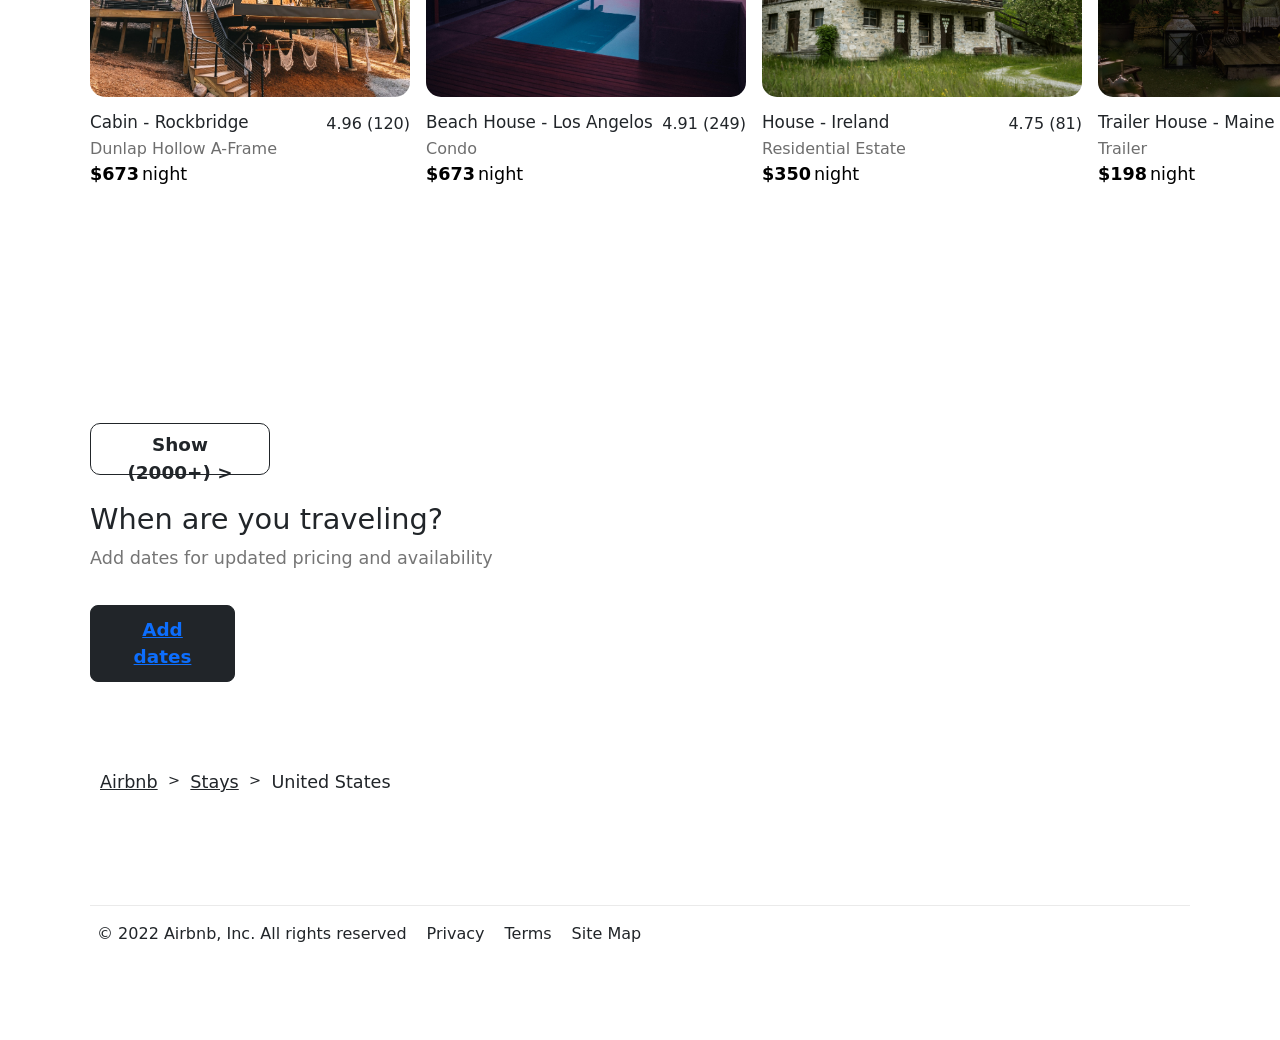
==== commit a83724ef: "it is a complete static / responsive web page" ====
--- a/index.html
+++ b/index.html
@@ -22,7 +22,7 @@
 </head>
 
 <body>
-  <header>
+  <header id="header">
     <nav>
       <ul class="nav-flex-container">
         <i class="fa-brands fa-airbnb"></i>
@@ -34,7 +34,7 @@
       </ul>
     </nav>
   </header>
-  <section class="heading-container">
+  <section id="heading" class="heading-container">
     <div class="heading-wrapper">
       <div class="search-wrapper">
         <div class="search-card">
@@ -103,7 +103,7 @@
           </div>
 
           <div class="hosting-button">
-            <button type="button" class="btn btn-light" id="btn1">Learn more</button>
+            <button id="host-btn" type="button" class="btn btn-light" onclick="learnMore()">Learn more</button>
           </div>
 
         </div>
@@ -281,7 +281,7 @@
       <br>
 
       <!-- <div class="d-grid gap-2"> -->
-      <button type="button" class="btn btn-dark"> Add dates </button>
+      <button  type="button" class="btn btn-dark"><a id="btn-date" href="#header"> Add dates </a></button>
       <!-- </div> -->
     </div>
 
--- a/stylesheet.css
+++ b/stylesheet.css
@@ -89,7 +89,10 @@
 .nav-item:last-child{
   margin-right:10px ;
 }
-
+.btn-date{
+  color: white;
+  text-decoration: none;
+}
 /* Form */
 .form-entry-1{
   margin: 10px 0px;
@@ -263,11 +266,11 @@
   font-size: 1.3em;
 }
 .review-cards{
-  display: grid;
-  justify-content: stretch;
-  justify-items: stretch;
+  display: flex;
+  justify-content: space-evenly;
+
   align-items: center;
-  grid-template-columns: repeat(auto-fill, minmax(300px, 1fr));
+
   gap: 20px;
 }
 .review-image{
@@ -340,11 +343,9 @@
   color: rgb(172, 172, 172);
 }
 .features-cards{
-  display: grid;
-  justify-content: stretch;
-  justify-items: stretch;
+  display: flex;
+  justify-content: space-evenly;
   align-items: center;
-  grid-template-columns: repeat(auto-fill, minmax(300px, 1fr));
   gap: 15px;
 }
 .features-card{
@@ -380,7 +381,7 @@
   
 }
 .booked-wrapper h3 {
-  margin-bottom: 1.25rem;
+  margin-bottom: 1.5rem;
   font-size: 1.85rem;
 }
 .booked-cards{
@@ -388,11 +389,11 @@
   grid-template-columns: 1fr 1fr 1fr 1fr;
   justify-content: stretch;
   gap:1rem;
-  height: 65vh;
+  height: 60vh;
 }
 .booked-card {
   width: 320px;
-  height: 390px;
+  height: 400px;
   /* float: left; */
   /* margin: 10px 7px 0px 0px; */
 }
@@ -452,6 +453,7 @@
 }
 .booked-card-content p {
   font-size: 1em;
+  height: 25px;
 }
 .booked-card-info {
   height: 50px;
@@ -555,11 +557,13 @@
 }
 .footer-links li {
   padding: 0px 10px;
+  cursor: pointer;
 }
 .social-links {
   position: absolute;
   right: 0px;
   margin-right: 90px;
+  
 }
 #social i {
   color: rgb(34, 34, 34);
@@ -1116,4 +1120,4 @@
   width: 100%;
 }.social-links{
   display: none;
-} */ +} */ }
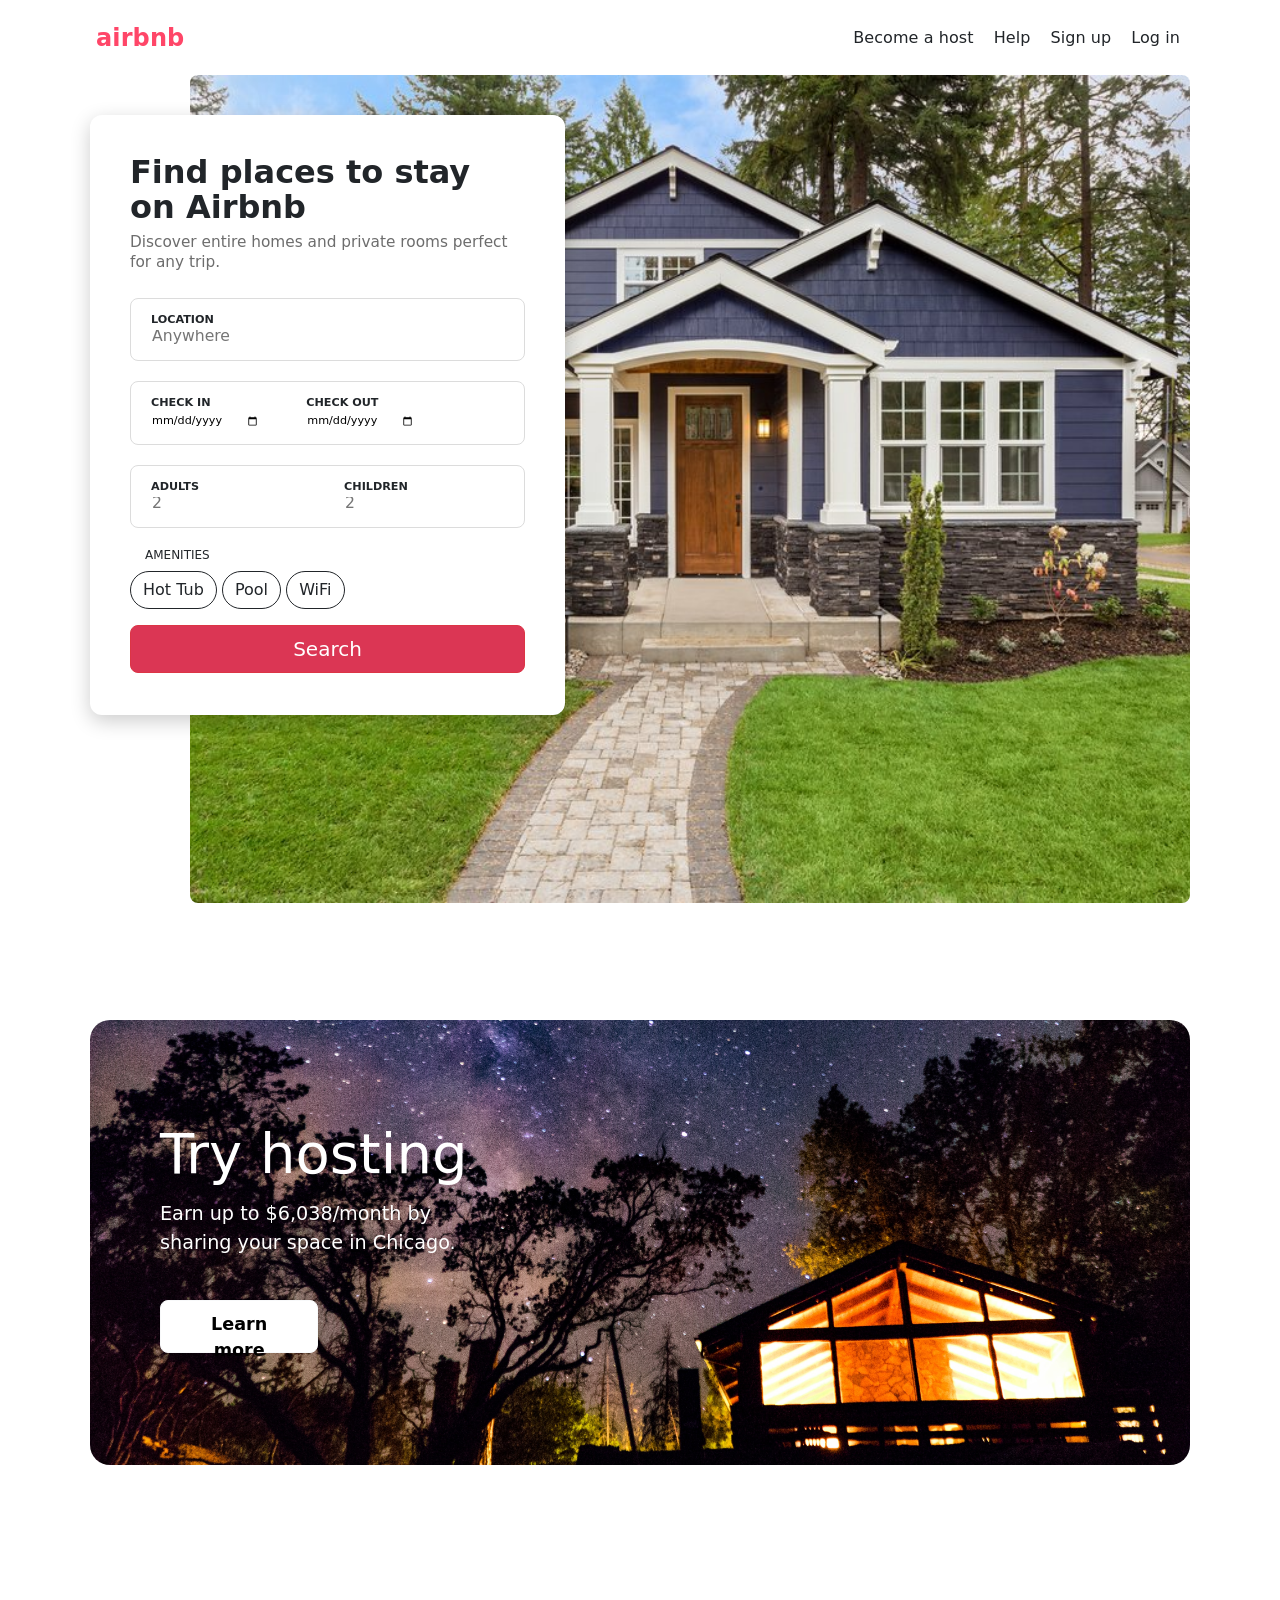
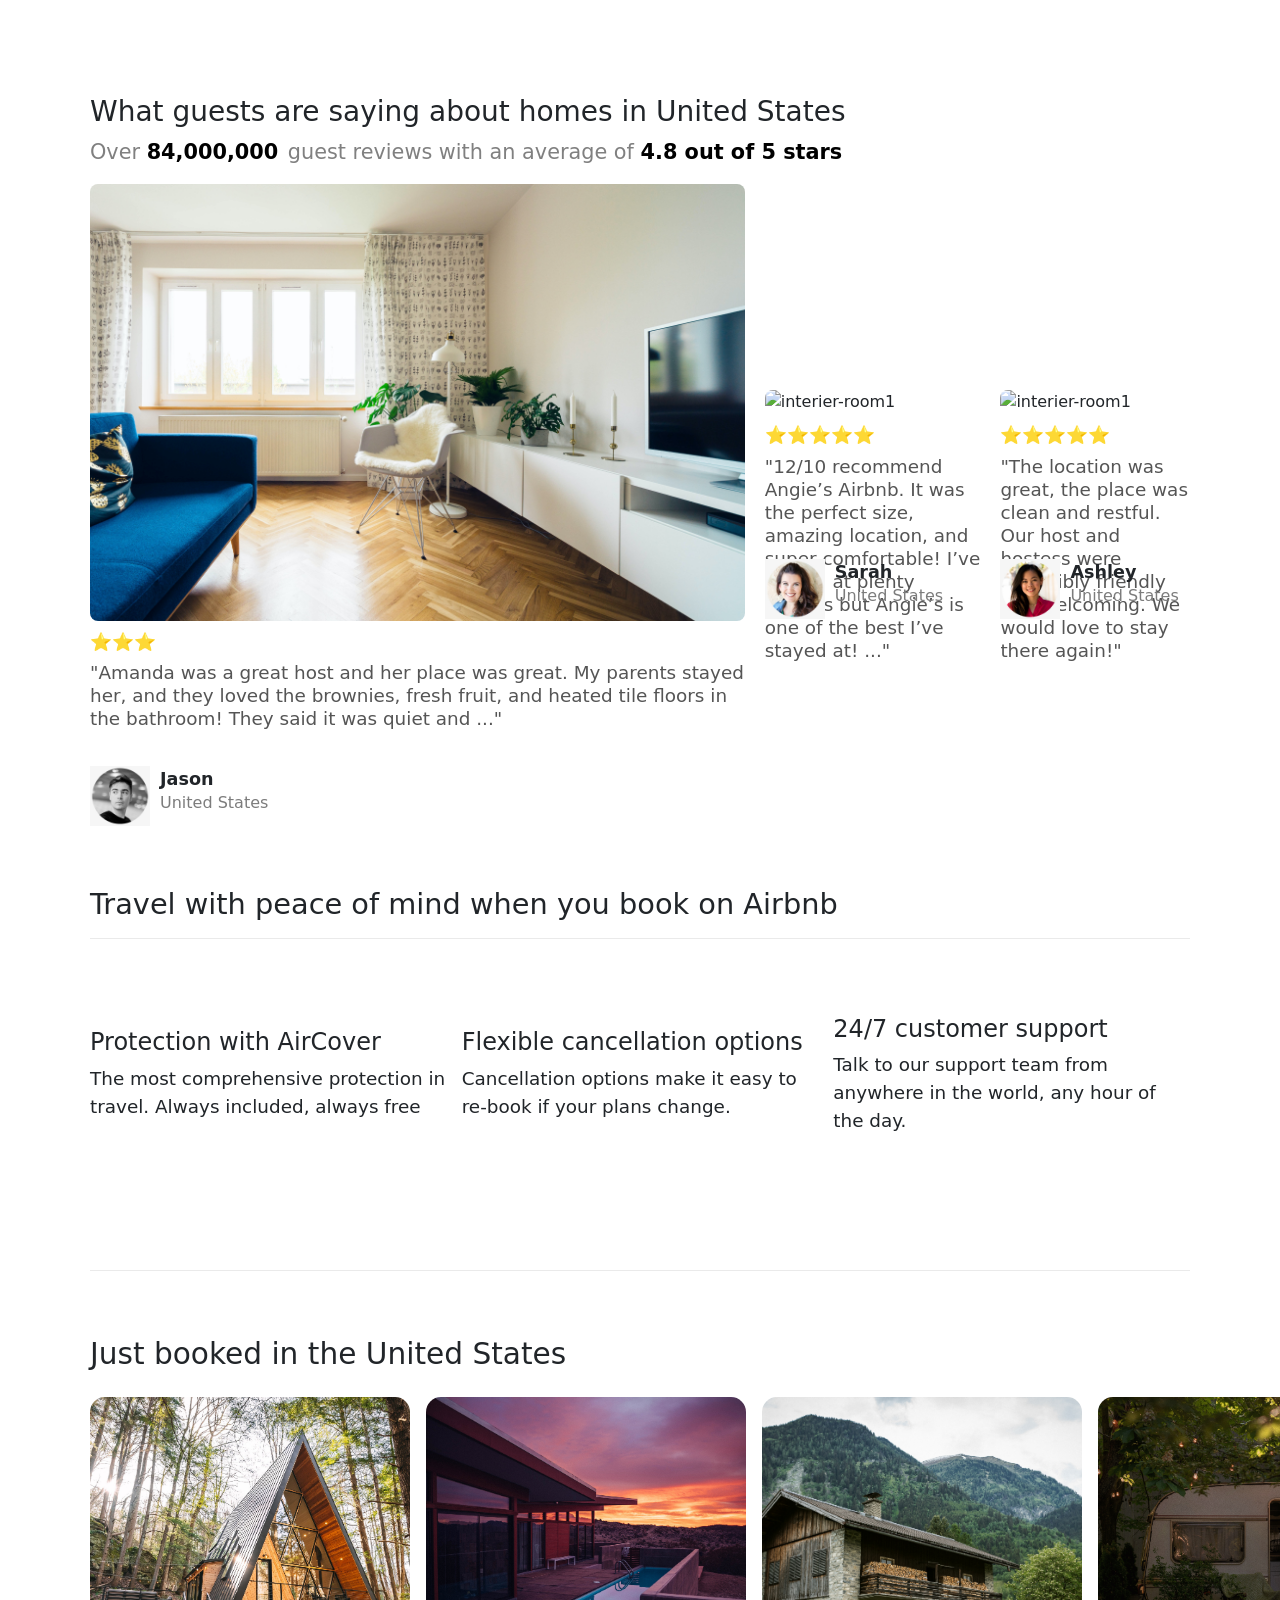
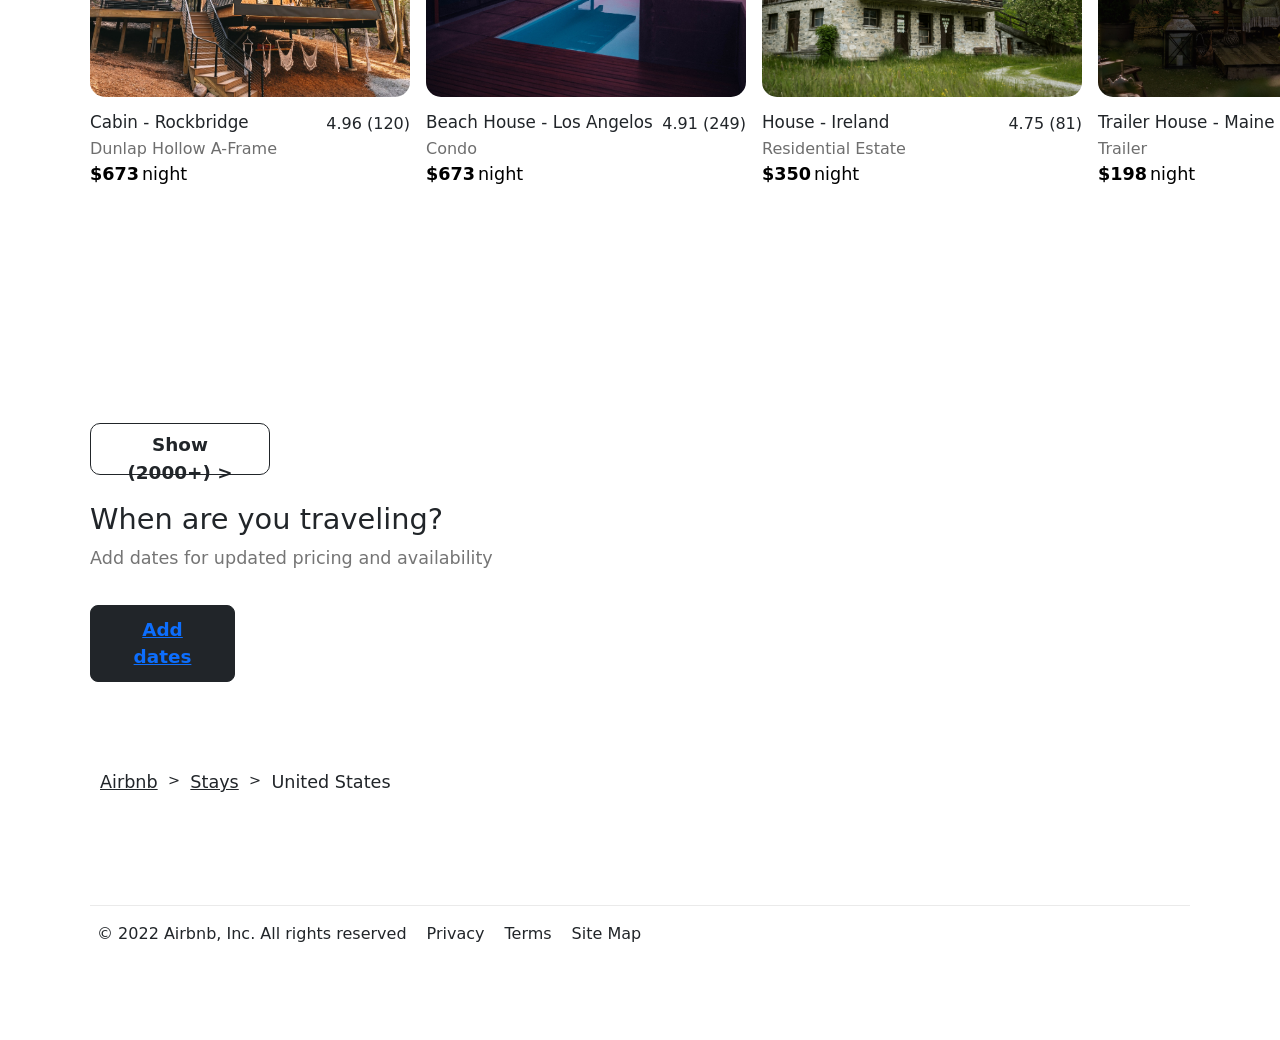
==== commit 683ed74d: "not sure what happened" ====
--- a/index.html
+++ b/index.html
@@ -125,7 +125,7 @@
             <img src="images/review/reviewinterior4.jpg" alt="interier-room1">
           </div>
           <div class="review-info">
-            <p>⭐⭐⭐⭐</p>
+            <p>⭐⭐⭐</p>
             <p>"Amanda was a great host and her place was great. My parents stayed her, and they loved the brownies,
               fresh fruit, and heated tile floors in the bathroom! They said it was quiet and ..."
             </p>
